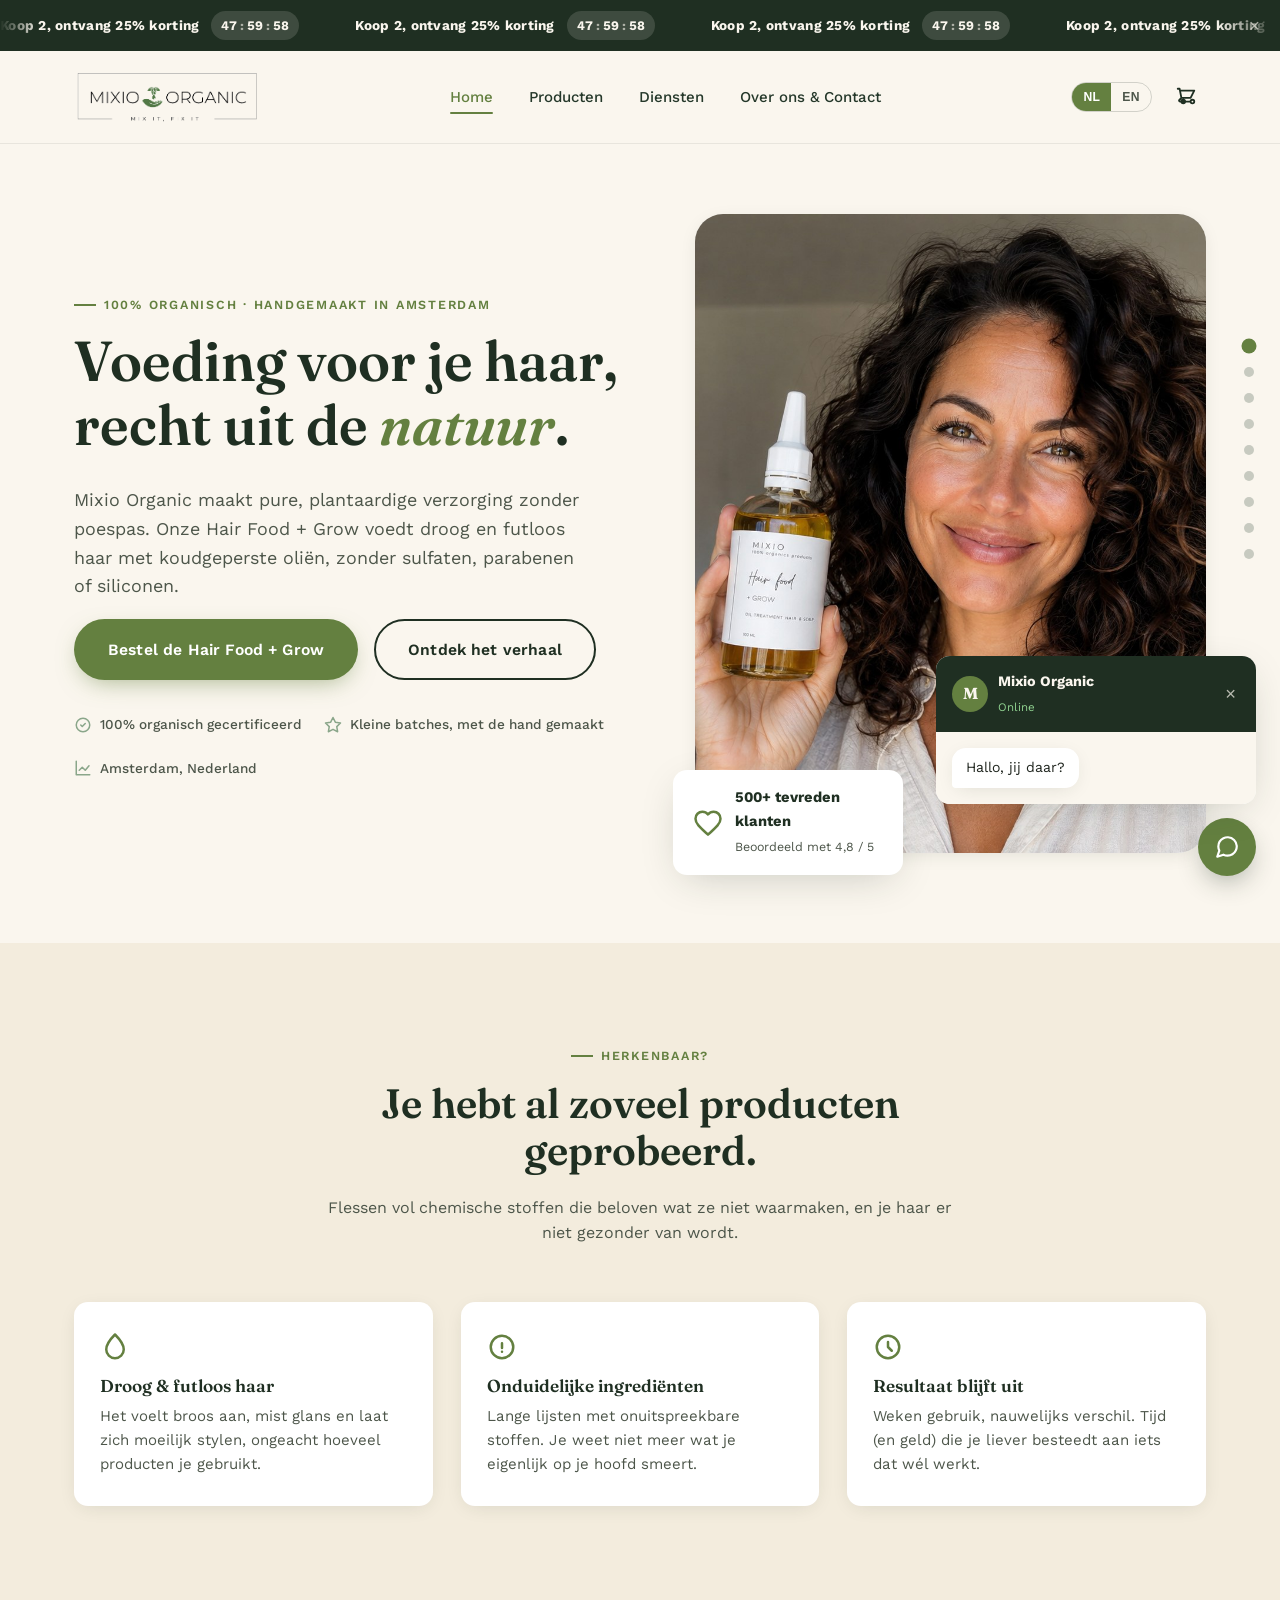
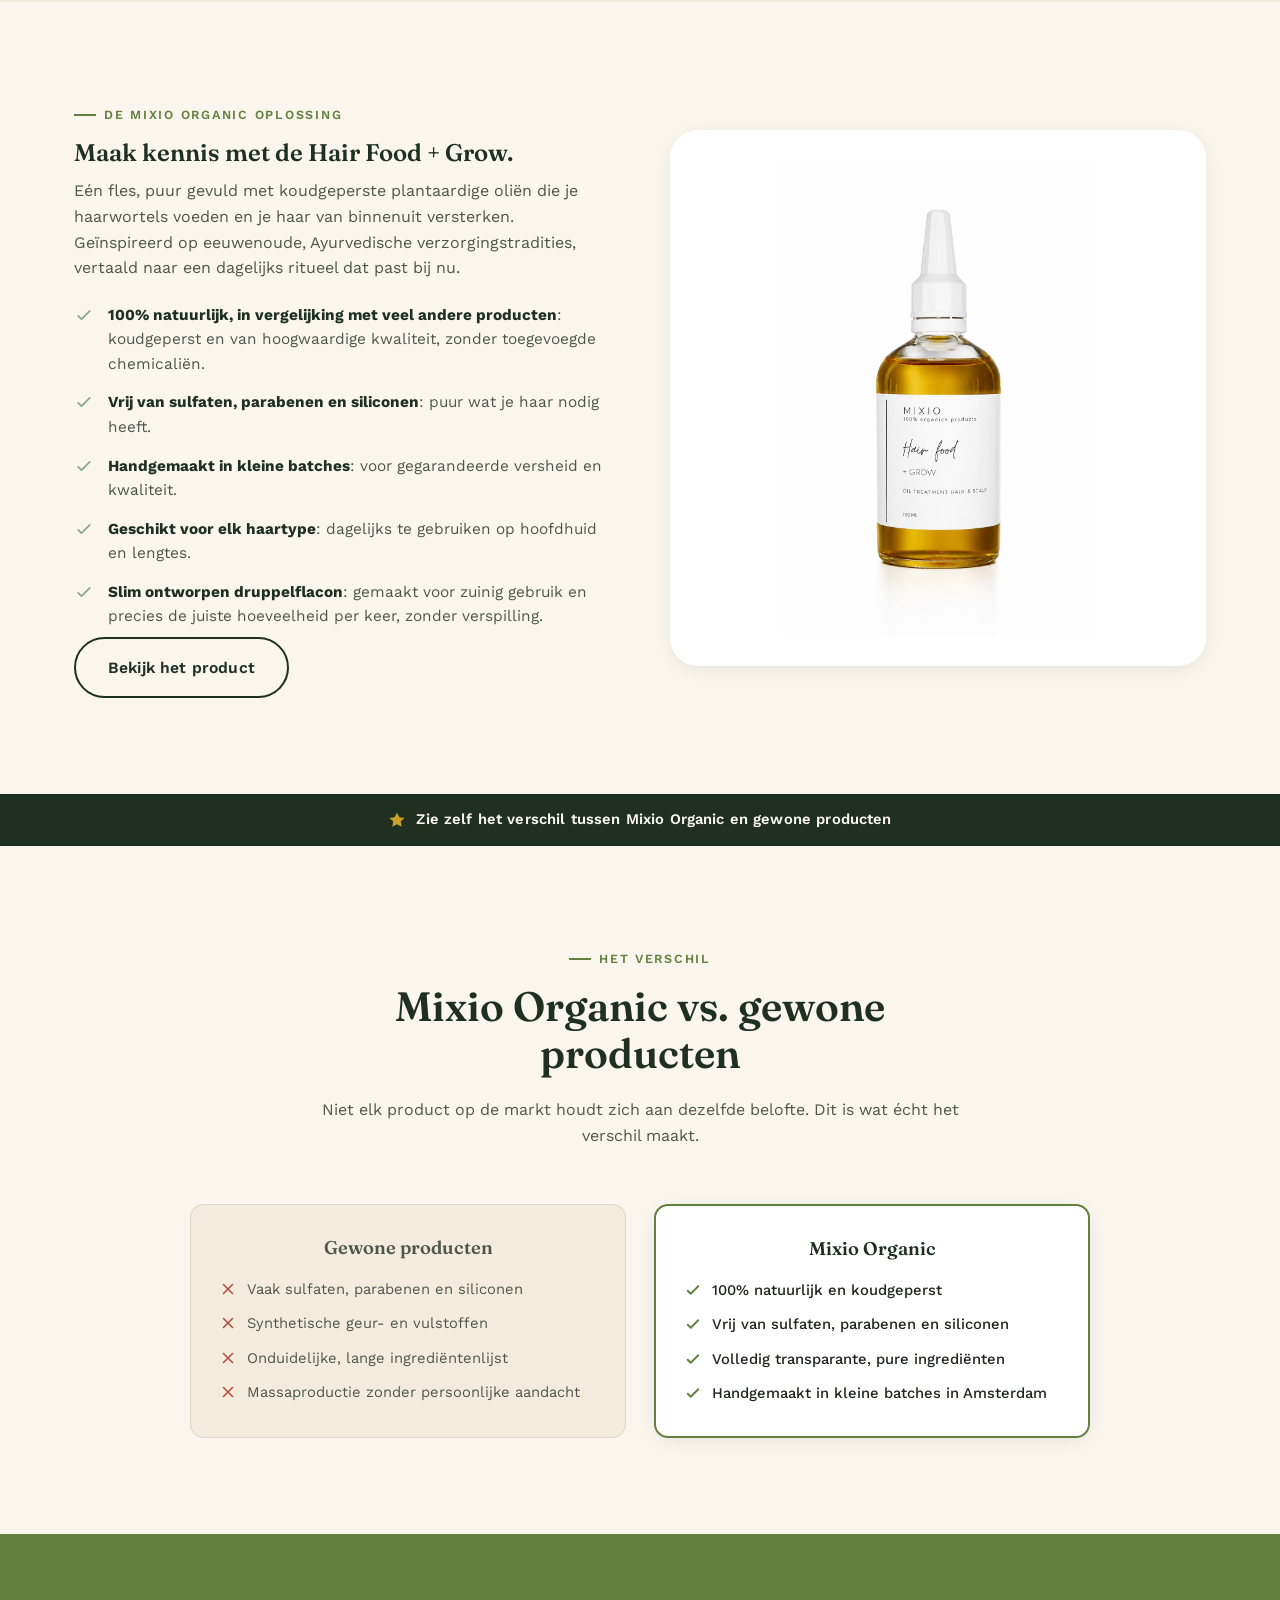
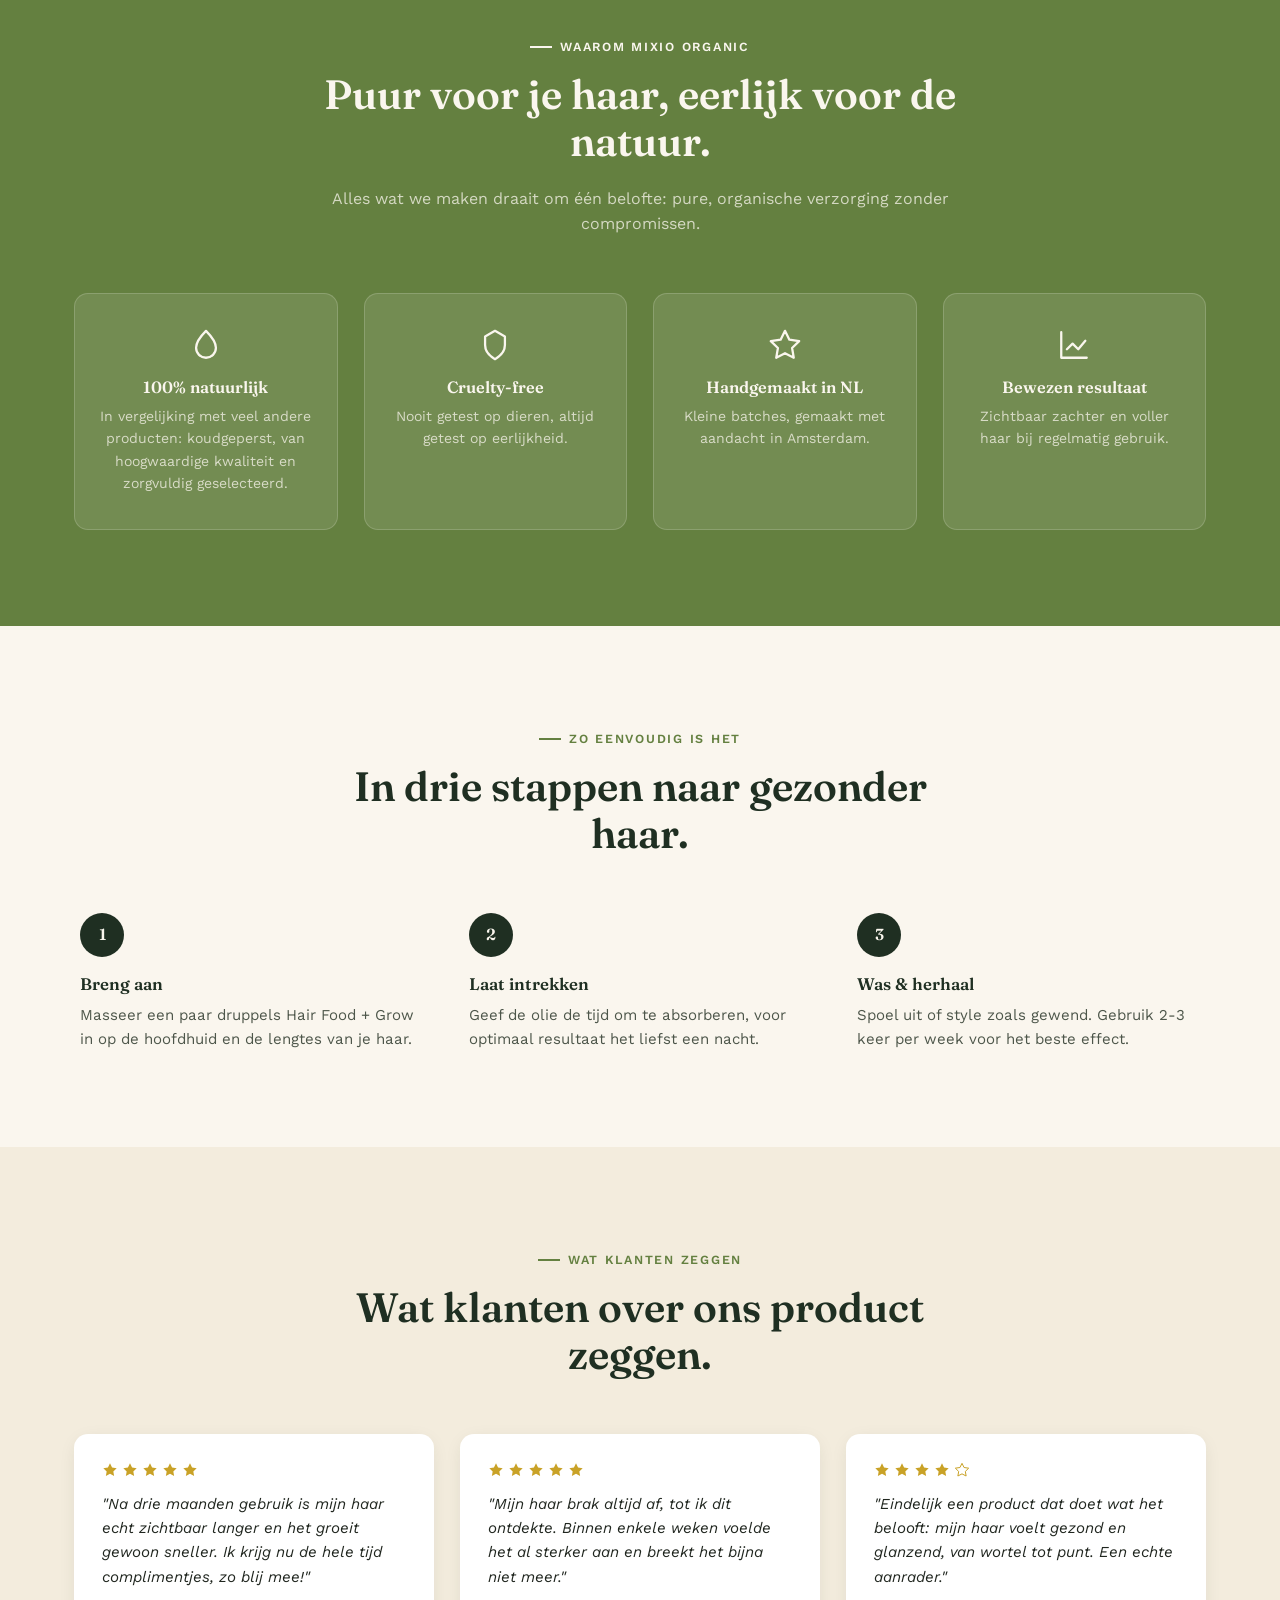
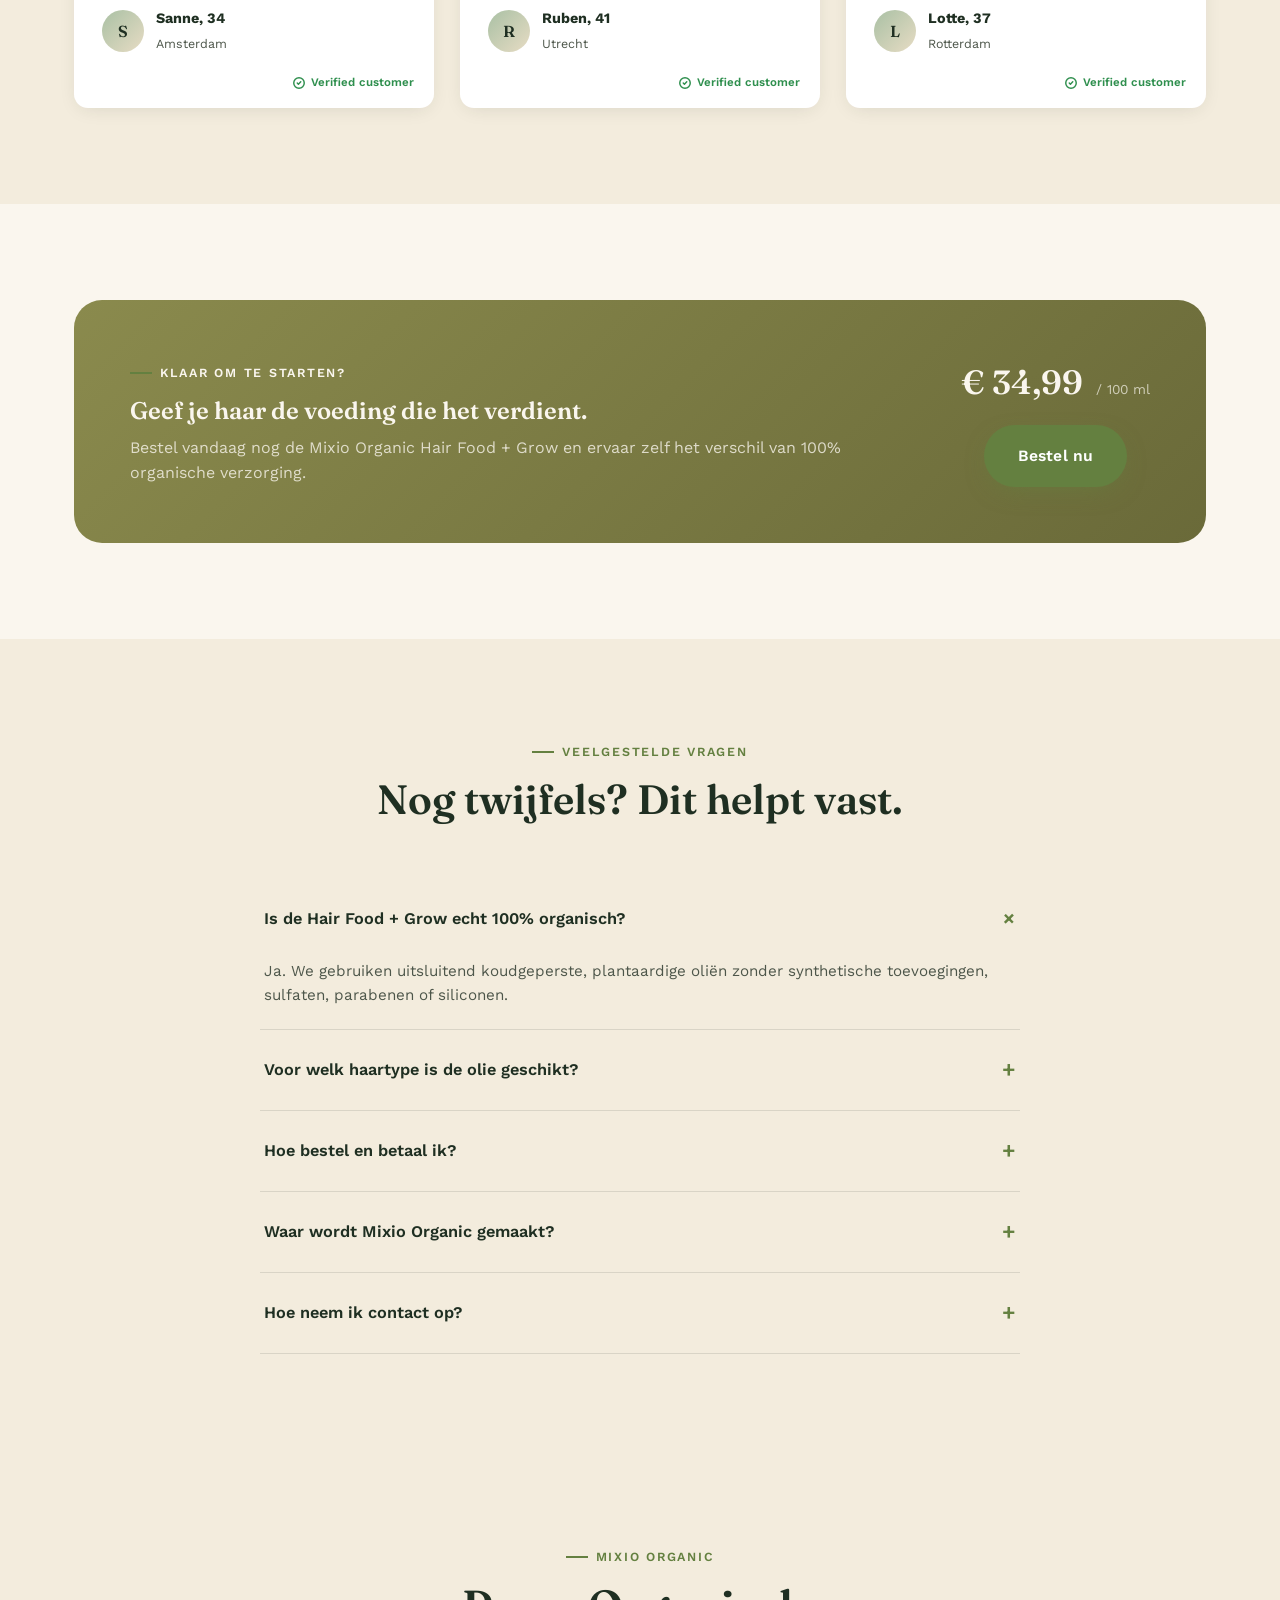
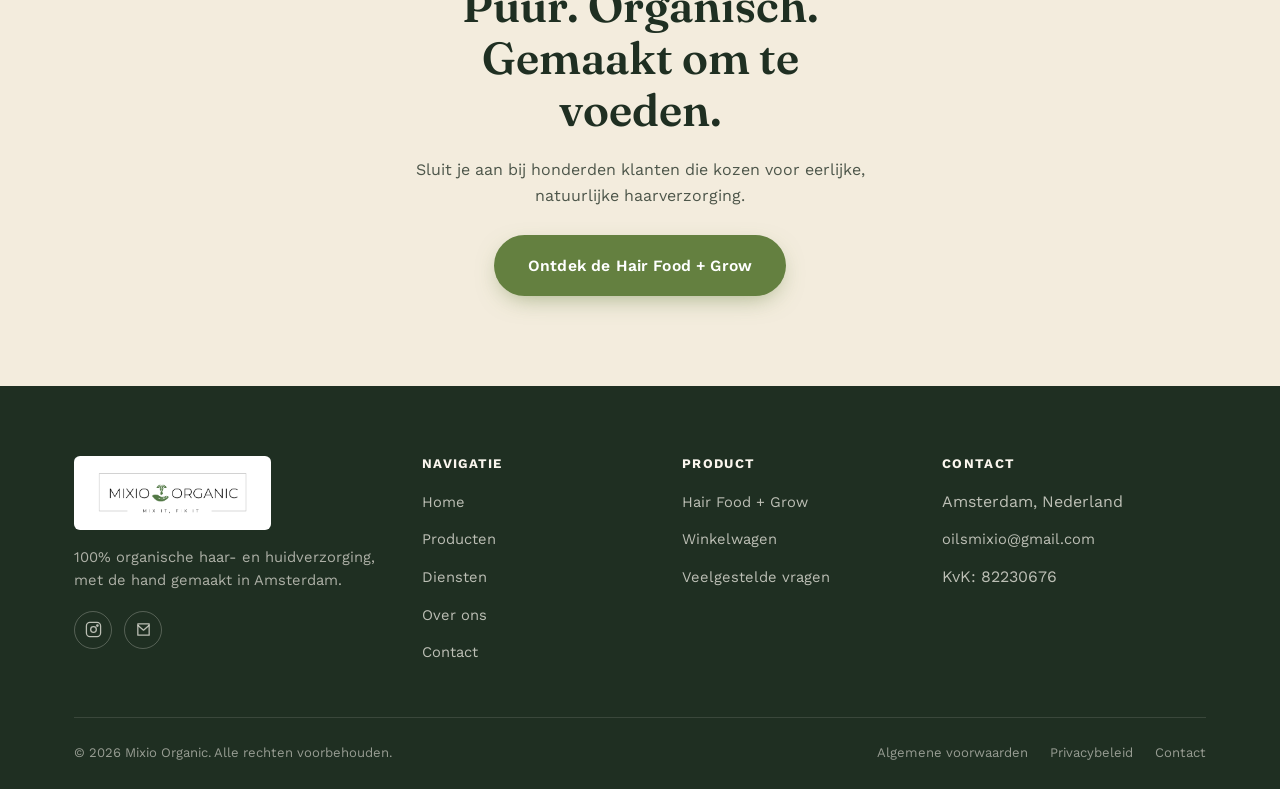
==== index.html @ 2572b8ae "Increase bundle discounts to 25% (2x) and 35% (3x) Updated everywhere the rate is shown or calculate" ====
<!DOCTYPE html>
<html lang="nl" data-title-en="Mixio Organic | 100% Organic Hair Food + Grow" data-desc-en="Mixio Organic makes 100% organic hair and skin care, handmade in Amsterdam. Discover the Hair Food + Grow, an oil treatment for dry, lifeless hair.">
<head>
<meta charset="UTF-8">
<meta name="viewport" content="width=device-width, initial-scale=1.0">
<title>Mixio Organic | 100% Organische Hair Food + Grow</title>
<meta name="description" content="Mixio Organic maakt 100% organische haar- en huidverzorging, met de hand samengesteld in Amsterdam. Ontdek de Hair Food + Grow, een oil treatment voor droog, futloos haar.">
<link rel="icon" type="image/png" sizes="32x32" href="assets/img/favicon-32.png">
<link rel="apple-touch-icon" sizes="180x180" href="assets/img/favicon-180.png">
<link rel="stylesheet" href="css/style.css">
<script type="application/ld+json">
{
  "@context": "https://schema.org",
  "@type": "HairSalon",
  "name": "Mixio Organic",
  "image": "https://www.mixioorganic.nl/assets/img/logo-horizontal.png",
  "url": "https://www.mixioorganic.nl/",
  "email": "oilsmixio@gmail.com",
  "description": "Mixio Organic maakt 100% organische haar- en huidverzorging en biedt salonbehandelingen (Scalp Treatment, Head Spa, Natuurlijk Verven) in Amsterdam.",
  "address": {
    "@type": "PostalAddress",
    "streetAddress": "Bilderdijkstraat 88",
    "postalCode": "1053 KX",
    "addressLocality": "Amsterdam",
    "addressCountry": "NL"
  },
  "sameAs": ["https://www.instagram.com/mixioorganic?igsi=bHpkOWozNjJlZ3Fl&utm_source=qr"],
  "priceRange": "€€"
}
</script>
</head>
<body>

<!-- ===================== PROMO BANNER ===================== -->
<div class="promo-banner" id="promoBanner">
  <div class="promo-marquee">
    <div class="promo-marquee-track">
      <div class="promo-marquee-group">
        <a href="producten.html" class="promo-banner-link">
          <span class="promo-banner-text" data-en="Buy 2, get 25% off">Koop 2, ontvang 25% korting</span>
          <span class="promo-banner-timer" aria-live="polite"><span class="promo-hours">48</span><span class="sep">:</span><span class="promo-minutes">00</span><span class="sep">:</span><span class="promo-seconds">00</span></span>
        </a>
        <a href="producten.html" class="promo-banner-link">
          <span class="promo-banner-text" data-en="Buy 2, get 25% off">Koop 2, ontvang 25% korting</span>
          <span class="promo-banner-timer" aria-live="polite"><span class="promo-hours">48</span><span class="sep">:</span><span class="promo-minutes">00</span><span class="sep">:</span><span class="promo-seconds">00</span></span>
        </a>
        <a href="producten.html" class="promo-banner-link">
          <span class="promo-banner-text" data-en="Buy 2, get 25% off">Koop 2, ontvang 25% korting</span>
          <span class="promo-banner-timer" aria-live="polite"><span class="promo-hours">48</span><span class="sep">:</span><span class="promo-minutes">00</span><span class="sep">:</span><span class="promo-seconds">00</span></span>
        </a>
        <a href="producten.html" class="promo-banner-link">
          <span class="promo-banner-text" data-en="Buy 2, get 25% off">Koop 2, ontvang 25% korting</span>
          <span class="promo-banner-timer" aria-live="polite"><span class="promo-hours">48</span><span class="sep">:</span><span class="promo-minutes">00</span><span class="sep">:</span><span class="promo-seconds">00</span></span>
        </a>
        <a href="producten.html" class="promo-banner-link">
          <span class="promo-banner-text" data-en="Buy 2, get 25% off">Koop 2, ontvang 25% korting</span>
          <span class="promo-banner-timer" aria-live="polite"><span class="promo-hours">48</span><span class="sep">:</span><span class="promo-minutes">00</span><span class="sep">:</span><span class="promo-seconds">00</span></span>
        </a>
        <a href="producten.html" class="promo-banner-link">
          <span class="promo-banner-text" data-en="Buy 2, get 25% off">Koop 2, ontvang 25% korting</span>
          <span class="promo-banner-timer" aria-live="polite"><span class="promo-hours">48</span><span class="sep">:</span><span class="promo-minutes">00</span><span class="sep">:</span><span class="promo-seconds">00</span></span>
        </a>
      </div>
      <div class="promo-marquee-group" aria-hidden="true">
        <a href="producten.html" class="promo-banner-link" tabindex="-1">
          <span class="promo-banner-text" data-en="Buy 2, get 25% off">Koop 2, ontvang 25% korting</span>
          <span class="promo-banner-timer"><span class="promo-hours">48</span><span class="sep">:</span><span class="promo-minutes">00</span><span class="sep">:</span><span class="promo-seconds">00</span></span>
        </a>
        <a href="producten.html" class="promo-banner-link" tabindex="-1">
          <span class="promo-banner-text" data-en="Buy 2, get 25% off">Koop 2, ontvang 25% korting</span>
          <span class="promo-banner-timer"><span class="promo-hours">48</span><span class="sep">:</span><span class="promo-minutes">00</span><span class="sep">:</span><span class="promo-seconds">00</span></span>
        </a>
        <a href="producten.html" class="promo-banner-link" tabindex="-1">
          <span class="promo-banner-text" data-en="Buy 2, get 25% off">Koop 2, ontvang 25% korting</span>
          <span class="promo-banner-timer"><span class="promo-hours">48</span><span class="sep">:</span><span class="promo-minutes">00</span><span class="sep">:</span><span class="promo-seconds">00</span></span>
        </a>
        <a href="producten.html" class="promo-banner-link" tabindex="-1">
          <span class="promo-banner-text" data-en="Buy 2, get 25% off">Koop 2, ontvang 25% korting</span>
          <span class="promo-banner-timer"><span class="promo-hours">48</span><span class="sep">:</span><span class="promo-minutes">00</span><span class="sep">:</span><span class="promo-seconds">00</span></span>
        </a>
        <a href="producten.html" class="promo-banner-link" tabindex="-1">
          <span class="promo-banner-text" data-en="Buy 2, get 25% off">Koop 2, ontvang 25% korting</span>
          <span class="promo-banner-timer"><span class="promo-hours">48</span><span class="sep">:</span><span class="promo-minutes">00</span><span class="sep">:</span><span class="promo-seconds">00</span></span>
        </a>
        <a href="producten.html" class="promo-banner-link" tabindex="-1">
          <span class="promo-banner-text" data-en="Buy 2, get 25% off">Koop 2, ontvang 25% korting</span>
          <span class="promo-banner-timer"><span class="promo-hours">48</span><span class="sep">:</span><span class="promo-minutes">00</span><span class="sep">:</span><span class="promo-seconds">00</span></span>
        </a>
      </div>
    </div>
  </div>
  <button class="promo-banner-close" id="promoBannerClose" aria-label="Sluiten">×</button>
</div>

<!-- ===================== HEADER ===================== -->
<header class="site-header">
  <nav class="nav container">
    <a href="index.html" class="logo"><img src="assets/img/logo-horizontal.png" alt="Mixio Organic" class="logo-img"></a>
    <ul class="nav-links" id="navLinks">
      <li><a href="index.html" class="active" data-en="Home">Home</a></li>
      <li><a href="producten.html" data-en="Products">Producten</a></li>
      <li><a href="diensten.html" data-en="Services">Diensten</a></li>
      <li><a href="contact.html" data-en="About &amp; Contact">Over ons &amp; Contact</a></li>
    </ul>
    <div class="nav-cta">
      <div class="lang-switch" role="group" aria-label="Taal / Language">
        <button type="button" data-lang="nl">NL</button>
        <button type="button" data-lang="en">EN</button>
      </div>
      <a href="cart.html" class="cart-link" aria-label="Winkelwagen">
        <svg viewBox="0 0 24 24" fill="none" stroke="currentColor" stroke-width="2"><path stroke-linecap="round" stroke-linejoin="round" d="M3 3h2l.4 2M7 13h10l4-8H5.4M7 13L5.4 5M7 13l-2.293 2.293c-.63.63-.184 1.707.707 1.707H17m-10 0a2 2 0 104 0 2 2 0 00-4 0zm10 0a2 2 0 104 0 2 2 0 00-4 0z"/></svg>
        <span class="cart-badge" id="cartBadge" hidden>0</span>
      </a>
      <button class="nav-toggle" id="navToggle" aria-label="Menu" aria-expanded="false">
        <span></span><span></span><span></span>
      </button>
    </div>
  </nav>
</header>

<!-- ===================== FUNNEL PROGRESS RAIL ===================== -->
<div class="funnel-rail" aria-hidden="true">
  <button data-target="hero" class="active" title="Start"></button>
  <button data-target="herkenning" title="Herkenning"></button>
  <button data-target="oplossing" title="Oplossing"></button>
  <button data-target="vergelijking" title="Vergelijking"></button>
  <button data-target="voordelen" title="Voordelen"></button>
  <button data-target="werkwijze" title="Werkwijze"></button>
  <button data-target="reviews" title="Reviews"></button>
  <button data-target="bestellen" title="Bestellen"></button>
  <button data-target="faq" title="FAQ"></button>
</div>

<main>

  <!-- ===================== 1. HERO ===================== -->
  <section class="hero" id="hero">
    <div class="container">
      <div class="hero-text reveal in">
        <span class="eyebrow" data-en="100% Organic · Handmade in Amsterdam">100% Organisch · Handgemaakt in Amsterdam</span>
        <h1 data-en="Nourishment for your hair,<br>straight from <em>nature</em>.">Voeding voor je haar,<br>recht uit de <em>natuur</em>.</h1>
        <p class="lead" data-en="Mixio Organic makes pure, plant-based care without the fuss. Our Hair Food + Grow nourishes dry, lifeless hair with cold-pressed oils, free from sulfates, parabens and silicones.">Mixio Organic maakt pure, plantaardige verzorging zonder poespas. Onze Hair Food + Grow voedt droog en futloos haar met koudgeperste oliën, zonder sulfaten, parabenen of siliconen.</p>
        <div class="hero-actions">
          <a href="producten.html#bestellen" class="btn btn-primary" data-en="Order the Hair Food + Grow">Bestel de Hair Food + Grow</a>
          <a href="#oplossing" class="btn btn-outline" data-en="Discover the story">Ontdek het verhaal</a>
        </div>
        <div class="trust-row">
          <span class="badge">
            <svg viewBox="0 0 24 24" fill="none" stroke="currentColor" stroke-width="2"><path stroke-linecap="round" stroke-linejoin="round" d="M9 12l2 2 4-4m6 2a9 9 0 11-18 0 9 9 0 0118 0z"/></svg>
            <span data-en="100% certified organic">100% organisch gecertificeerd</span>
          </span>
          <span class="badge">
            <svg viewBox="0 0 24 24" fill="none" stroke="currentColor" stroke-width="2"><path stroke-linecap="round" stroke-linejoin="round" d="M12 2l3.09 6.26L22 9.27l-5 4.87L18.18 21 12 17.77 5.82 21 7 14.14 2 9.27l6.91-1.01L12 2z"/></svg>
            <span data-en="Small batches, handmade">Kleine batches, met de hand gemaakt</span>
          </span>
          <span class="badge">
            <svg viewBox="0 0 24 24" fill="none" stroke="currentColor" stroke-width="2"><path stroke-linecap="round" stroke-linejoin="round" d="M3 3v18h18M7 15l4-4 4 4 5-6"/></svg>
            <span data-en="Amsterdam, Netherlands">Amsterdam, Nederland</span>
          </span>
        </div>
      </div>
      <div class="hero-visual reveal in">
        <div class="img-placeholder is-photo is-lifestyle">
          <img src="assets/img/hero-lifestyle.jpg" alt="Vrouw met gezond, glanzend krullend haar houdt de Mixio Organic Hair Food + Grow vast">
        </div>
        <div class="float-card">
          <svg viewBox="0 0 24 24" fill="none" stroke="currentColor" stroke-width="2"><path stroke-linecap="round" stroke-linejoin="round" d="M12 21.35l-1.45-1.32C5.4 15.36 2 12.28 2 8.5 2 5.42 4.42 3 7.5 3c1.74 0 3.41.81 4.5 2.09C13.09 3.81 14.76 3 16.5 3 19.58 3 22 5.42 22 8.5c0 3.78-3.4 6.86-8.55 11.54L12 21.35z"/></svg>
          <div>
            <strong data-en="500+ happy customers">500+ tevreden klanten</strong>
            <span data-en="Rated 4.8 / 5">Beoordeeld met 4,8 / 5</span>
          </div>
        </div>
      </div>
    </div>
  </section>

  <!-- ===================== 2. HERKENNING (pain points) ===================== -->
  <section class="section section-cream2" id="herkenning">
    <div class="container">
      <div class="section-header reveal">
        <span class="eyebrow" data-en="Sound familiar?">Herkenbaar?</span>
        <h2 data-en="You've already tried so many products.">Je hebt al zoveel producten geprobeerd.</h2>
        <p data-en="Bottles full of chemicals that promise what they don't deliver, without making your hair any healthier.">Flessen vol chemische stoffen die beloven wat ze niet waarmaken, en je haar er niet gezonder van wordt.</p>
      </div>
      <div class="pain-grid">
        <div class="pain-card reveal">
          <svg viewBox="0 0 24 24" fill="none" stroke="currentColor" stroke-width="2"><path stroke-linecap="round" stroke-linejoin="round" d="M12 2C8 6 5 10.5 5 14a7 7 0 0014 0c0-3.5-3-8-7-12z"/></svg>
          <h3 data-en="Dry &amp; lifeless hair">Droog &amp; futloos haar</h3>
          <p data-en="It feels brittle, lacks shine and is hard to style, no matter how many products you use.">Het voelt broos aan, mist glans en laat zich moeilijk stylen, ongeacht hoeveel producten je gebruikt.</p>
        </div>
        <div class="pain-card reveal">
          <svg viewBox="0 0 24 24" fill="none" stroke="currentColor" stroke-width="2"><path stroke-linecap="round" stroke-linejoin="round" d="M12 9v3.75m9-.75a9 9 0 11-18 0 9 9 0 0118 0zM12 15.75h.007"/></svg>
          <h3 data-en="Unclear ingredients">Onduidelijke ingrediënten</h3>
          <p data-en="Long lists of unpronounceable substances. You no longer know what you're actually putting on your head.">Lange lijsten met onuitspreekbare stoffen. Je weet niet meer wat je eigenlijk op je hoofd smeert.</p>
        </div>
        <div class="pain-card reveal">
          <svg viewBox="0 0 24 24" fill="none" stroke="currentColor" stroke-width="2"><path stroke-linecap="round" stroke-linejoin="round" d="M12 8v4l3 3m6-3a9 9 0 11-18 0 9 9 0 0118 0z"/></svg>
          <h3 data-en="No results">Resultaat blijft uit</h3>
          <p data-en="Weeks of use, barely any difference. Time (and money) better spent on something that actually works.">Weken gebruik, nauwelijks verschil. Tijd (en geld) die je liever besteedt aan iets dat wél werkt.</p>
        </div>
      </div>
    </div>
  </section>

  <!-- ===================== 3. OPLOSSING (product intro) ===================== -->
  <section class="section" id="oplossing">
    <div class="container split">
      <div class="split-text reveal">
        <span class="eyebrow" data-en="The Mixio Organic solution">De Mixio Organic oplossing</span>
        <h2 data-en="Meet the Hair Food + Grow.">Maak kennis met de Hair Food + Grow.</h2>
        <p data-en="One bottle, purely filled with cold-pressed plant oils that nourish your hair roots and strengthen your hair from within. Inspired by centuries-old Ayurvedic care traditions, translated into a daily ritual that fits today.">Eén fles, puur gevuld met koudgeperste plantaardige oliën die je haarwortels voeden en je haar van binnenuit versterken. Geïnspireerd op eeuwenoude, Ayurvedische verzorgingstradities, vertaald naar een dagelijks ritueel dat past bij nu.</p>
        <ul class="ingredient-list">
          <li>
            <svg viewBox="0 0 24 24" fill="none" stroke="currentColor" stroke-width="2"><path stroke-linecap="round" stroke-linejoin="round" d="M5 13l4 4L19 7"/></svg>
            <span data-en="&lt;strong&gt;100% natural, compared to many other products&lt;/strong&gt;: cold-pressed and of high quality, without added chemicals."><strong>100% natuurlijk, in vergelijking met veel andere producten</strong>: koudgeperst en van hoogwaardige kwaliteit, zonder toegevoegde chemicaliën.</span>
          </li>
          <li>
            <svg viewBox="0 0 24 24" fill="none" stroke="currentColor" stroke-width="2"><path stroke-linecap="round" stroke-linejoin="round" d="M5 13l4 4L19 7"/></svg>
            <span data-en="&lt;strong&gt;Free from sulfates, parabens and silicones&lt;/strong&gt;: purely what your hair needs."><strong>Vrij van sulfaten, parabenen en siliconen</strong>: puur wat je haar nodig heeft.</span>
          </li>
          <li>
            <svg viewBox="0 0 24 24" fill="none" stroke="currentColor" stroke-width="2"><path stroke-linecap="round" stroke-linejoin="round" d="M5 13l4 4L19 7"/></svg>
            <span data-en="&lt;strong&gt;Handmade in small batches&lt;/strong&gt;: for guaranteed freshness and quality."><strong>Handgemaakt in kleine batches</strong>: voor gegarandeerde versheid en kwaliteit.</span>
          </li>
          <li>
            <svg viewBox="0 0 24 24" fill="none" stroke="currentColor" stroke-width="2"><path stroke-linecap="round" stroke-linejoin="round" d="M5 13l4 4L19 7"/></svg>
            <span data-en="&lt;strong&gt;Suitable for every hair type&lt;/strong&gt;: for daily use on scalp and lengths."><strong>Geschikt voor elk haartype</strong>: dagelijks te gebruiken op hoofdhuid en lengtes.</span>
          </li>
          <li>
            <svg viewBox="0 0 24 24" fill="none" stroke="currentColor" stroke-width="2"><path stroke-linecap="round" stroke-linejoin="round" d="M5 13l4 4L19 7"/></svg>
            <span data-en="&lt;strong&gt;Smartly designed dropper bottle&lt;/strong&gt;: made for economical use and just the right amount every time, without waste."><strong>Slim ontworpen druppelflacon</strong>: gemaakt voor zuinig gebruik en precies de juiste hoeveelheid per keer, zonder verspilling.</span>
          </li>
        </ul>
        <a href="producten.html" class="btn btn-outline" style="margin-top:8px;" data-en="View the product">Bekijk het product</a>
      </div>
      <div class="split-visual reveal">
        <div class="img-placeholder is-photo">
          <img src="assets/img/hair-food-oil.jpg" alt="Mixio Organic Hair Food + Grow flesje">
        </div>
      </div>
    </div>
  </section>

  <!-- ===================== COMPARE BANNER ===================== -->
  <div class="compare-banner">
    <div class="container compare-banner-inner">
      <svg viewBox="0 0 24 24" fill="currentColor"><path d="M12 2l3.09 6.26L22 9.27l-5 4.87L18.18 21 12 17.77 5.82 21 7 14.14 2 9.27l6.91-1.01L12 2z"/></svg>
      <span data-en="See the difference between Mixio Organic and regular products for yourself">Zie zelf het verschil tussen Mixio Organic en gewone producten</span>
    </div>
  </div>

  <!-- ===================== 3B. VERGELIJKING (pro/con) ===================== -->
  <section class="section" id="vergelijking">
    <div class="container">
      <div class="section-header reveal">
        <span class="eyebrow" data-en="The difference">Het verschil</span>
        <h2 data-en="Mixio Organic vs. regular products">Mixio Organic vs. gewone producten</h2>
        <p data-en="Not every product on the market lives up to the same promise. This is what really makes the difference.">Niet elk product op de markt houdt zich aan dezelfde belofte. Dit is wat écht het verschil maakt.</p>
      </div>
      <div class="compare-grid">
        <div class="compare-col compare-cons reveal">
          <h3 data-en="Regular products">Gewone producten</h3>
          <ul>
            <li data-en="&lt;svg viewBox=&quot;0 0 24 24&quot; fill=&quot;none&quot; stroke=&quot;currentColor&quot; stroke-width=&quot;2&quot;&gt;&lt;path stroke-linecap=&quot;round&quot; d=&quot;M18 6L6 18M6 6l12 12&quot;/&gt;&lt;/svg&gt;Often sulfates, parabens and silicones"><svg viewBox="0 0 24 24" fill="none" stroke="currentColor" stroke-width="2"><path stroke-linecap="round" d="M18 6L6 18M6 6l12 12"/></svg>Vaak sulfaten, parabenen en siliconen</li>
            <li data-en="&lt;svg viewBox=&quot;0 0 24 24&quot; fill=&quot;none&quot; stroke=&quot;currentColor&quot; stroke-width=&quot;2&quot;&gt;&lt;path stroke-linecap=&quot;round&quot; d=&quot;M18 6L6 18M6 6l12 12&quot;/&gt;&lt;/svg&gt;Synthetic fragrances and fillers"><svg viewBox="0 0 24 24" fill="none" stroke="currentColor" stroke-width="2"><path stroke-linecap="round" d="M18 6L6 18M6 6l12 12"/></svg>Synthetische geur- en vulstoffen</li>
            <li data-en="&lt;svg viewBox=&quot;0 0 24 24&quot; fill=&quot;none&quot; stroke=&quot;currentColor&quot; stroke-width=&quot;2&quot;&gt;&lt;path stroke-linecap=&quot;round&quot; d=&quot;M18 6L6 18M6 6l12 12&quot;/&gt;&lt;/svg&gt;Unclear, long ingredient list"><svg viewBox="0 0 24 24" fill="none" stroke="currentColor" stroke-width="2"><path stroke-linecap="round" d="M18 6L6 18M6 6l12 12"/></svg>Onduidelijke, lange ingrediëntenlijst</li>
            <li data-en="&lt;svg viewBox=&quot;0 0 24 24&quot; fill=&quot;none&quot; stroke=&quot;currentColor&quot; stroke-width=&quot;2&quot;&gt;&lt;path stroke-linecap=&quot;round&quot; d=&quot;M18 6L6 18M6 6l12 12&quot;/&gt;&lt;/svg&gt;Mass production without personal attention"><svg viewBox="0 0 24 24" fill="none" stroke="currentColor" stroke-width="2"><path stroke-linecap="round" d="M18 6L6 18M6 6l12 12"/></svg>Massaproductie zonder persoonlijke aandacht</li>
          </ul>
        </div>
        <div class="compare-col compare-pros reveal">
          <h3>Mixio Organic</h3>
          <ul>
            <li data-en="&lt;svg viewBox=&quot;0 0 24 24&quot; fill=&quot;none&quot; stroke=&quot;currentColor&quot; stroke-width=&quot;2.5&quot;&gt;&lt;path stroke-linecap=&quot;round&quot; stroke-linejoin=&quot;round&quot; d=&quot;M5 13l4 4L19 7&quot;/&gt;&lt;/svg&gt;100% natural and cold-pressed"><svg viewBox="0 0 24 24" fill="none" stroke="currentColor" stroke-width="2.5"><path stroke-linecap="round" stroke-linejoin="round" d="M5 13l4 4L19 7"/></svg>100% natuurlijk en koudgeperst</li>
            <li data-en="&lt;svg viewBox=&quot;0 0 24 24&quot; fill=&quot;none&quot; stroke=&quot;currentColor&quot; stroke-width=&quot;2.5&quot;&gt;&lt;path stroke-linecap=&quot;round&quot; stroke-linejoin=&quot;round&quot; d=&quot;M5 13l4 4L19 7&quot;/&gt;&lt;/svg&gt;Free from sulfates, parabens and silicones"><svg viewBox="0 0 24 24" fill="none" stroke="currentColor" stroke-width="2.5"><path stroke-linecap="round" stroke-linejoin="round" d="M5 13l4 4L19 7"/></svg>Vrij van sulfaten, parabenen en siliconen</li>
            <li data-en="&lt;svg viewBox=&quot;0 0 24 24&quot; fill=&quot;none&quot; stroke=&quot;currentColor&quot; stroke-width=&quot;2.5&quot;&gt;&lt;path stroke-linecap=&quot;round&quot; stroke-linejoin=&quot;round&quot; d=&quot;M5 13l4 4L19 7&quot;/&gt;&lt;/svg&gt;Fully transparent, pure ingredients"><svg viewBox="0 0 24 24" fill="none" stroke="currentColor" stroke-width="2.5"><path stroke-linecap="round" stroke-linejoin="round" d="M5 13l4 4L19 7"/></svg>Volledig transparante, pure ingrediënten</li>
            <li data-en="&lt;svg viewBox=&quot;0 0 24 24&quot; fill=&quot;none&quot; stroke=&quot;currentColor&quot; stroke-width=&quot;2.5&quot;&gt;&lt;path stroke-linecap=&quot;round&quot; stroke-linejoin=&quot;round&quot; d=&quot;M5 13l4 4L19 7&quot;/&gt;&lt;/svg&gt;Handmade in small batches in Amsterdam"><svg viewBox="0 0 24 24" fill="none" stroke="currentColor" stroke-width="2.5"><path stroke-linecap="round" stroke-linejoin="round" d="M5 13l4 4L19 7"/></svg>Handgemaakt in kleine batches in Amsterdam</li>
          </ul>
        </div>
      </div>
    </div>
  </section>

  <!-- ===================== 4. VOORDELEN / USP (dark) ===================== -->
  <section class="section section-alt" id="voordelen">
    <div class="container">
      <div class="section-header reveal">
        <span class="eyebrow" data-en="Why Mixio Organic">Waarom Mixio Organic</span>
        <h2 data-en="Pure for your hair, fair to nature.">Puur voor je haar, eerlijk voor de natuur.</h2>
        <p data-en="Everything we make revolves around one promise: pure, organic care without compromise.">Alles wat we maken draait om één belofte: pure, organische verzorging zonder compromissen.</p>
      </div>
      <div class="usp-grid">
        <div class="usp-card reveal">
          <svg viewBox="0 0 24 24" fill="none" stroke="currentColor" stroke-width="1.6"><path stroke-linecap="round" stroke-linejoin="round" d="M12 2C8 6 5 10.5 5 14a7 7 0 0014 0c0-3.5-3-8-7-12z"/></svg>
          <h3 data-en="100% natural">100% natuurlijk</h3>
          <p data-en="Compared to many other products: cold-pressed, high quality and carefully selected.">In vergelijking met veel andere producten: koudgeperst, van hoogwaardige kwaliteit en zorgvuldig geselecteerd.</p>
        </div>
        <div class="usp-card reveal">
          <svg viewBox="0 0 24 24" fill="none" stroke="currentColor" stroke-width="1.6"><path stroke-linecap="round" stroke-linejoin="round" d="M12 2l7 4v6c0 5-3.4 7.9-7 10-3.6-2.1-7-5-7-10V6l7-4z"/></svg>
          <h3>Cruelty-free</h3>
          <p data-en="Never tested on animals, always tested for honesty.">Nooit getest op dieren, altijd getest op eerlijkheid.</p>
        </div>
        <div class="usp-card reveal">
          <svg viewBox="0 0 24 24" fill="none" stroke="currentColor" stroke-width="1.6"><path stroke-linecap="round" stroke-linejoin="round" d="M12 2l3.09 6.26L22 9.27l-5 4.87L18.18 21 12 17.77 5.82 21 7 14.14 2 9.27l6.91-1.01L12 2z"/></svg>
          <h3 data-en="Handmade in NL">Handgemaakt in NL</h3>
          <p data-en="Small batches, made with care in Amsterdam.">Kleine batches, gemaakt met aandacht in Amsterdam.</p>
        </div>
        <div class="usp-card reveal">
          <svg viewBox="0 0 24 24" fill="none" stroke="currentColor" stroke-width="1.6"><path stroke-linecap="round" stroke-linejoin="round" d="M3 3v18h18M7 15l4-4 4 4 5-6"/></svg>
          <h3 data-en="Proven results">Bewezen resultaat</h3>
          <p data-en="Visibly softer, fuller hair with regular use.">Zichtbaar zachter en voller haar bij regelmatig gebruik.</p>
        </div>
      </div>
    </div>
  </section>

  <!-- ===================== 5. WERKWIJZE (hoe het werkt) ===================== -->
  <section class="section" id="werkwijze">
    <div class="container">
      <div class="section-header reveal">
        <span class="eyebrow" data-en="It's this simple">Zo eenvoudig is het</span>
        <h2 data-en="Three steps to healthier hair.">In drie stappen naar gezonder haar.</h2>
      </div>
      <div class="steps">
        <div class="step reveal">
          <h3 data-en="Apply">Breng aan</h3>
          <p data-en="Massage a few drops of Hair Food + Grow into your scalp and hair lengths.">Masseer een paar druppels Hair Food + Grow in op de hoofdhuid en de lengtes van je haar.</p>
        </div>
        <div class="step reveal">
          <h3 data-en="Let it soak in">Laat intrekken</h3>
          <p data-en="Give the oil time to absorb — ideally overnight for optimal results.">Geef de olie de tijd om te absorberen, voor optimaal resultaat het liefst een nacht.</p>
        </div>
        <div class="step reveal">
          <h3 data-en="Wash &amp; repeat">Was &amp; herhaal</h3>
          <p data-en="Rinse out or style as usual. Use 2-3 times a week for the best effect.">Spoel uit of style zoals gewend. Gebruik 2-3 keer per week voor het beste effect.</p>
        </div>
      </div>
    </div>
  </section>

  <!-- ===================== 6. REVIEWS / social proof ===================== -->
  <section class="section section-cream2" id="reviews">
    <div class="container">
      <div class="section-header reveal">
        <span class="eyebrow" data-en="What customers say">Wat klanten zeggen</span>
        <h2 data-en="What customers say about our product.">Wat klanten over ons product zeggen.</h2>
      </div>
      <div class="testi-grid">
        <div class="testi-card reveal">
          <div class="stars">
            <svg viewBox="0 0 24 24" fill="currentColor"><path d="M12 2l3.09 6.26L22 9.27l-5 4.87L18.18 21 12 17.77 5.82 21 7 14.14 2 9.27l6.91-1.01L12 2z"/></svg>
            <svg viewBox="0 0 24 24" fill="currentColor"><path d="M12 2l3.09 6.26L22 9.27l-5 4.87L18.18 21 12 17.77 5.82 21 7 14.14 2 9.27l6.91-1.01L12 2z"/></svg>
            <svg viewBox="0 0 24 24" fill="currentColor"><path d="M12 2l3.09 6.26L22 9.27l-5 4.87L18.18 21 12 17.77 5.82 21 7 14.14 2 9.27l6.91-1.01L12 2z"/></svg>
            <svg viewBox="0 0 24 24" fill="currentColor"><path d="M12 2l3.09 6.26L22 9.27l-5 4.87L18.18 21 12 17.77 5.82 21 7 14.14 2 9.27l6.91-1.01L12 2z"/></svg>
            <svg viewBox="0 0 24 24" fill="currentColor"><path d="M12 2l3.09 6.26L22 9.27l-5 4.87L18.18 21 12 17.77 5.82 21 7 14.14 2 9.27l6.91-1.01L12 2z"/></svg>
          </div>
          <p data-en="&quot;After three months of use my hair is visibly longer and just grows faster. I get compliments all the time now, so happy with it!&quot;">"Na drie maanden gebruik is mijn haar echt zichtbaar langer en het groeit gewoon sneller. Ik krijg nu de hele tijd complimentjes, zo blij mee!"</p>
          <div class="testi-author">
            <div class="testi-avatar">S</div>
            <div><strong>Sanne, 34</strong><span>Amsterdam</span></div>
          </div>
          <span class="verified-badge">
            <svg viewBox="0 0 24 24" fill="none" stroke="currentColor" stroke-width="2.5"><path stroke-linecap="round" stroke-linejoin="round" d="M9 12l2 2 4-4m6 2a9 9 0 11-18 0 9 9 0 0118 0z"/></svg>
            Verified customer
          </span>
        </div>
        <div class="testi-card reveal">
          <div class="stars">
            <svg viewBox="0 0 24 24" fill="currentColor"><path d="M12 2l3.09 6.26L22 9.27l-5 4.87L18.18 21 12 17.77 5.82 21 7 14.14 2 9.27l6.91-1.01L12 2z"/></svg>
            <svg viewBox="0 0 24 24" fill="currentColor"><path d="M12 2l3.09 6.26L22 9.27l-5 4.87L18.18 21 12 17.77 5.82 21 7 14.14 2 9.27l6.91-1.01L12 2z"/></svg>
            <svg viewBox="0 0 24 24" fill="currentColor"><path d="M12 2l3.09 6.26L22 9.27l-5 4.87L18.18 21 12 17.77 5.82 21 7 14.14 2 9.27l6.91-1.01L12 2z"/></svg>
            <svg viewBox="0 0 24 24" fill="currentColor"><path d="M12 2l3.09 6.26L22 9.27l-5 4.87L18.18 21 12 17.77 5.82 21 7 14.14 2 9.27l6.91-1.01L12 2z"/></svg>
            <svg viewBox="0 0 24 24" fill="currentColor"><path d="M12 2l3.09 6.26L22 9.27l-5 4.87L18.18 21 12 17.77 5.82 21 7 14.14 2 9.27l6.91-1.01L12 2z"/></svg>
          </div>
          <p data-en="&quot;My hair used to break all the time, until I discovered this. Within a few weeks it already felt stronger and barely breaks anymore.&quot;">"Mijn haar brak altijd af, tot ik dit ontdekte. Binnen enkele weken voelde het al sterker aan en breekt het bijna niet meer."</p>
          <div class="testi-author">
            <div class="testi-avatar">R</div>
            <div><strong>Ruben, 41</strong><span>Utrecht</span></div>
          </div>
          <span class="verified-badge">
            <svg viewBox="0 0 24 24" fill="none" stroke="currentColor" stroke-width="2.5"><path stroke-linecap="round" stroke-linejoin="round" d="M9 12l2 2 4-4m6 2a9 9 0 11-18 0 9 9 0 0118 0z"/></svg>
            Verified customer
          </span>
        </div>
        <div class="testi-card reveal">
          <div class="stars">
            <svg viewBox="0 0 24 24" fill="currentColor"><path d="M12 2l3.09 6.26L22 9.27l-5 4.87L18.18 21 12 17.77 5.82 21 7 14.14 2 9.27l6.91-1.01L12 2z"/></svg>
            <svg viewBox="0 0 24 24" fill="currentColor"><path d="M12 2l3.09 6.26L22 9.27l-5 4.87L18.18 21 12 17.77 5.82 21 7 14.14 2 9.27l6.91-1.01L12 2z"/></svg>
            <svg viewBox="0 0 24 24" fill="currentColor"><path d="M12 2l3.09 6.26L22 9.27l-5 4.87L18.18 21 12 17.77 5.82 21 7 14.14 2 9.27l6.91-1.01L12 2z"/></svg>
            <svg viewBox="0 0 24 24" fill="currentColor"><path d="M12 2l3.09 6.26L22 9.27l-5 4.87L18.18 21 12 17.77 5.82 21 7 14.14 2 9.27l6.91-1.01L12 2z"/></svg>
            <svg viewBox="0 0 24 24" fill="none" stroke="currentColor" stroke-width="1.5"><path d="M12 2l3.09 6.26L22 9.27l-5 4.87L18.18 21 12 17.77 5.82 21 7 14.14 2 9.27l6.91-1.01L12 2z"/></svg>
          </div>
          <p data-en="&quot;Finally a product that does what it promises: my hair feels healthy and shiny, from root to tip. A real must-have.&quot;">"Eindelijk een product dat doet wat het belooft: mijn haar voelt gezond en glanzend, van wortel tot punt. Een echte aanrader."</p>
          <div class="testi-author">
            <div class="testi-avatar">L</div>
            <div><strong>Lotte, 37</strong><span>Rotterdam</span></div>
          </div>
          <span class="verified-badge">
            <svg viewBox="0 0 24 24" fill="none" stroke="currentColor" stroke-width="2.5"><path stroke-linecap="round" stroke-linejoin="round" d="M9 12l2 2 4-4m6 2a9 9 0 11-18 0 9 9 0 0118 0z"/></svg>
            Verified customer
          </span>
        </div>
      </div>
    </div>
  </section>

  <!-- ===================== 7. BESTELLEN (funnel close / product CTA) ===================== -->
  <section class="section" id="bestellen">
    <div class="container">
      <div class="product-cta reveal">
        <div>
          <span class="eyebrow" style="color:var(--cream-100);" data-en="Ready to start?">Klaar om te starten?</span>
          <h2 data-en="Give your hair the nourishment it deserves.">Geef je haar de voeding die het verdient.</h2>
          <p data-en="Order the Mixio Organic Hair Food + Grow today and experience the difference of 100% organic care for yourself.">Bestel vandaag nog de Mixio Organic Hair Food + Grow en ervaar zelf het verschil van 100% organische verzorging.</p>
        </div>
        <div class="text-center">
          <div class="price-tag">€ 34,99 <small>/ 100 ml</small></div>
          <a href="producten.html#bestellen" class="btn btn-primary" style="margin-top:16px;" data-en="Order now">Bestel nu</a>
        </div>
      </div>
    </div>
  </section>

  <!-- ===================== 8. FAQ ===================== -->
  <section class="section section-cream2" id="faq">
    <div class="container">
      <div class="section-header reveal">
        <span class="eyebrow" data-en="Frequently asked questions">Veelgestelde vragen</span>
        <h2 data-en="Still unsure? This should help.">Nog twijfels? Dit helpt vast.</h2>
      </div>
      <div class="faq reveal">
        <details class="faq-item" open>
          <summary data-en="Is the Hair Food + Grow really 100% organic?">Is de Hair Food + Grow echt 100% organisch?</summary>
          <p data-en="Yes. We only use cold-pressed, plant-based oils without synthetic additives, sulfates, parabens or silicones.">Ja. We gebruiken uitsluitend koudgeperste, plantaardige oliën zonder synthetische toevoegingen, sulfaten, parabenen of siliconen.</p>
        </details>
        <details class="faq-item">
          <summary data-en="Which hair type is the oil suitable for?">Voor welk haartype is de olie geschikt?</summary>
          <p data-en="The Hair Food + Grow is suitable for all hair types and works on both the scalp and the lengths and ends.">De Hair Food + Grow is geschikt voor alle haartypes en werkt zowel op de hoofdhuid als op de lengtes en punten.</p>
        </details>
        <details class="faq-item">
          <summary data-en="How do I order and pay?">Hoe bestel en betaal ik?</summary>
          <p data-en="Choose your preferred option on the product page and click &quot;Order now&quot;. You can pay securely online via Mollie.">Kies je gewenste variant op de productpagina en klik op "Bestel nu". Betalen kan straks veilig online via Mollie; tot die tijd bevestigen we je bestelling persoonlijk per e-mail.</p>
        </details>
        <details class="faq-item">
          <summary data-en="Where is Mixio Organic made?">Waar wordt Mixio Organic gemaakt?</summary>
          <p data-en="All our products are handmade in small batches from Amsterdam, the Netherlands.">Al onze producten worden in kleine batches met de hand samengesteld vanuit Amsterdam, Nederland.</p>
        </details>
        <details class="faq-item">
          <summary data-en="How do I get in touch?">Hoe neem ik contact op?</summary>
          <p data-en="You can email us at &lt;a href=&quot;mailto:oilsmixio@gmail.com&quot;&gt;oilsmixio@gmail.com&lt;/a&gt; or send a message via the &lt;a href=&quot;contact.html&quot;&gt;contact page&lt;/a&gt;.">Je kunt ons mailen via <a href="mailto:oilsmixio@gmail.com">oilsmixio@gmail.com</a> of een bericht sturen via de <a href="contact.html">contactpagina</a>.</p>
        </details>
      </div>
    </div>
  </section>

  <!-- ===================== 9. FINAL CTA ===================== -->
  <section class="final-cta">
    <div class="container reveal">
      <span class="eyebrow" style="justify-content:center;">Mixio Organic</span>
      <h2 data-en="Pure. Organic. Made to nourish.">Puur. Organisch. Gemaakt om te voeden.</h2>
      <p data-en="Join hundreds of customers who chose honest, natural hair care.">Sluit je aan bij honderden klanten die kozen voor eerlijke, natuurlijke haarverzorging.</p>
      <a href="producten.html#bestellen" class="btn btn-primary" style="margin-top:10px;" data-en="Discover the Hair Food + Grow">Ontdek de Hair Food + Grow</a>
    </div>
  </section>

</main>

<!-- ===================== FOOTER ===================== -->
<footer class="site-footer">
  <div class="container">
    <div class="footer-grid">
      <div>
        <a href="index.html" class="logo"><img src="assets/img/logo-horizontal.png" alt="Mixio Organic" class="logo-img"></a>
        <p style="margin-top:16px;" data-en="100% organic hair and skin care, handmade in Amsterdam.">100% organische haar- en huidverzorging, met de hand gemaakt in Amsterdam.</p>
        <div class="social-row">
          <a href="https://www.instagram.com/mixioorganic?igsi=bHpkOWozNjJlZ3Fl&utm_source=qr" target="_blank" rel="noopener" aria-label="Instagram">
            <svg viewBox="0 0 24 24" fill="none" stroke="currentColor" stroke-width="1.8"><rect x="2" y="2" width="20" height="20" rx="5"/><circle cx="12" cy="12" r="4"/><circle cx="17.5" cy="6.5" r="1"/></svg>
          </a>
          <a href="mailto:oilsmixio@gmail.com" aria-label="E-mail">
            <svg viewBox="0 0 24 24" fill="none" stroke="currentColor" stroke-width="1.8"><path d="M4 4h16v16H4z" stroke-linejoin="round"/><path d="M4 6l8 7 8-7" stroke-linejoin="round"/></svg>
          </a>
        </div>
      </div>
      <div>
        <h4 data-en="Navigation">Navigatie</h4>
        <ul>
          <li><a href="index.html" data-en="Home">Home</a></li>
          <li><a href="producten.html" data-en="Products">Producten</a></li>
          <li><a href="diensten.html" data-en="Services">Diensten</a></li>
          <li><a href="contact.html" data-en="About us">Over ons</a></li>
          <li><a href="contact.html">Contact</a></li>
        </ul>
      </div>
      <div>
        <h4>Product</h4>
        <ul>
          <li><a href="producten.html">Hair Food + Grow</a></li>
          <li><a href="cart.html" data-en="Cart">Winkelwagen</a></li>
          <li><a href="producten.html#veelgesteld" data-en="FAQ">Veelgestelde vragen</a></li>
        </ul>
      </div>
      <div>
        <h4>Contact</h4>
        <ul>
          <li data-en="Amsterdam, Netherlands">Amsterdam, Nederland</li>
          <li><a href="mailto:oilsmixio@gmail.com">oilsmixio@gmail.com</a></li>
          <li>KvK: 82230676</li>
        </ul>
      </div>
    </div>
    <div class="footer-bottom">
      <span data-en="&#169; &lt;span data-year&gt;2026&lt;/span&gt; Mixio Organic. All rights reserved.">© <span data-year>2026</span> Mixio Organic. Alle rechten voorbehouden.</span>
      <ul>
        <li><a href="voorwaarden.html" data-en="Terms &amp; Conditions">Algemene voorwaarden</a></li>
        <li><a href="privacybeleid.html" data-en="Privacy Policy">Privacybeleid</a></li>
        <li><a href="contact.html">Contact</a></li>
      </ul>
    </div>
  </div>
</footer>

<!-- ===================== PROMO POPUP ===================== -->
<div class="modal-overlay" id="promoPopup">
  <div class="modal promo-modal" role="dialog" aria-modal="true" aria-labelledby="promoPopupTitle">
    <button class="modal-close" data-promo-popup-close aria-label="Sluiten">
      <svg viewBox="0 0 24 24" fill="none" stroke="currentColor" stroke-width="2"><path stroke-linecap="round" d="M18 6L6 18M6 6l12 12"/></svg>
    </button>
    <span class="promo-modal-badge" data-en="25% OFF">25% KORTING</span>
    <h3 id="promoPopupTitle" data-en="Be quick!">Wees snel!</h3>
    <p data-en="For a limited time, get 25% off when you buy 2 Hair Food + Grow. Don't miss it.">Voor beperkte tijd ontvang je 25% korting bij 2 stuks Hair Food + Grow. Mis 'm niet.</p>
    <div class="modal-actions">
      <a href="producten.html#bestellen" class="btn btn-primary" data-en="View the offer">Bekijk de actie</a>
      <button class="btn btn-outline" data-promo-popup-close data-en="Not now">Niet nu</button>
    </div>
  </div>
</div>

<!-- ===================== CHAT WIDGET ===================== -->
<div class="chat-widget" id="chatWidget">
  <div class="chat-window" id="chatWindow">
    <div class="chat-header">
      <div class="chat-header-info">
        <div class="chat-avatar">M</div>
        <div>
          <strong>Mixio Organic</strong>
          <span class="chat-status">Online</span>
        </div>
      </div>
      <button class="chat-close" id="chatClose" aria-label="Sluiten">×</button>
    </div>
    <div class="chat-body" id="chatBody"></div>
  </div>
  <button class="chat-toggle" id="chatToggle" aria-label="Chat openen">
    <svg viewBox="0 0 24 24" fill="none" stroke="currentColor" stroke-width="2"><path stroke-linecap="round" stroke-linejoin="round" d="M21 11.5a8.38 8.38 0 01-.9 3.8 8.5 8.5 0 01-7.6 4.7 8.38 8.38 0 01-3.8-.9L3 21l1.9-5.7a8.38 8.38 0 01-.9-3.8 8.5 8.5 0 014.7-7.6 8.38 8.38 0 013.8-.9h.5a8.48 8.48 0 018 8v.5z"/></svg>
  </button>
</div>

<script src="js/script.js"></script>
</body>
</html>
---- css/style.css ----
/* ===========================================================
   Mixio Organic — Shared stylesheet
   =========================================================== */

@import url('https://fonts.googleapis.com/css2?family=Fraunces:ital,opsz,wght@0,9..144,400;0,9..144,500;0,9..144,600;0,9..144,700;1,9..144,500&family=Work+Sans:wght@300;400;500;600;700&display=swap');

:root{
  /* --- Palette: modern organic --- */
  --forest-900:#1f2f22;
  --forest-800:#25382a;
  --forest-700:#2f4638;
  --forest-500:#4a6350;
  --sage-400:#8aa68a;
  --sage-300:#a9c0a4;
  --cream-100:#faf6ee;
  --cream-200:#f3ecdd;
  --sand-300:#e7dcc4;
  --terracotta-500:#648040;
  --terracotta-600:#648040;
  --gold-400:#c9a227;
  --ink:#20261f;
  --ink-soft:#4d564a;
  --white:#ffffff;

  --font-display:'Fraunces', Georgia, 'Times New Roman', serif;
  --font-body:'Work Sans', -apple-system, BlinkMacSystemFont, 'Segoe UI', sans-serif;

  --radius-sm:6px;
  --radius-md:14px;
  --radius-lg:28px;
  --shadow-soft:0 10px 40px -12px rgba(31,47,34,0.25);
  --shadow-card:0 4px 20px -6px rgba(31,47,34,0.15);
  --container:1180px;
}

*,*::before,*::after{box-sizing:border-box;}
html{scroll-behavior:smooth;}
body{
  margin:0;
  font-family:var(--font-body);
  color:var(--ink);
  background:var(--cream-100);
  line-height:1.6;
  -webkit-font-smoothing:antialiased;
}
img,svg{max-width:100%;display:block;}
a{color:inherit;text-decoration:none;}
ul{margin:0;padding:0;list-style:none;}
h1,h2,h3,h4{
  font-family:var(--font-display);
  font-weight:600;
  line-height:1.15;
  margin:0 0 .5em;
  color:var(--forest-900);
}
p{margin:0 0 1em;color:var(--ink-soft);}
.container{max-width:var(--container);margin:0 auto;padding:0 24px;}
section{position:relative;}

/* --- Buttons --- */
.btn{
  display:inline-flex;
  align-items:center;
  justify-content:center;
  gap:.5em;
  padding:16px 32px;
  border-radius:999px;
  font-family:var(--font-body);
  font-weight:600;
  font-size:.98rem;
  letter-spacing:.01em;
  border:2px solid transparent;
  cursor:pointer;
  transition:transform .25s ease, box-shadow .25s ease, background .25s ease, color .25s ease;
  white-space:nowrap;
}
.btn-primary{
  background:#648040;
  color:var(--white);
  box-shadow:0 8px 24px -8px rgba(100,128,64,0.6);
}
.btn-primary:hover{background:#6a6a39;transform:translateY(-2px) scale(1.04);box-shadow:0 14px 32px -8px rgba(100,128,64,0.75);}
.btn-outline{
  background:transparent;
  border-color:var(--forest-900);
  color:var(--forest-900);
}
.btn-outline:hover{background:var(--forest-900);color:var(--cream-100);transform:translateY(-2px) scale(1.04);box-shadow:0 12px 28px -10px rgba(31,47,34,0.4);}
.btn-light{
  background:var(--cream-100);
  color:var(--forest-900);
}
.btn-light:hover{background:var(--white);transform:translateY(-2px) scale(1.04);box-shadow:0 12px 28px -10px rgba(31,47,34,0.25);}
.btn-block{width:100%;}
.btn[disabled]{opacity:.6;cursor:not-allowed;transform:none !important;}

.eyebrow{
  display:inline-flex;
  align-items:center;
  gap:8px;
  font-size:.78rem;
  font-weight:600;
  letter-spacing:.14em;
  text-transform:uppercase;
  color:var(--terracotta-600);
  margin-bottom:14px;
}
.eyebrow::before{
  content:"";
  width:22px;height:2px;
  background:var(--terracotta-500);
  display:inline-block;
}

/* --- Promo banner (scrolling marquee) --- */
.promo-banner{
  background:var(--forest-900);
  color:var(--cream-100);
  position:relative;
  z-index:110;
  overflow:hidden;
}
.promo-banner.hidden{display:none;}
.promo-marquee{
  overflow:hidden;
  padding:11px 0;
  -webkit-mask-image:linear-gradient(90deg, transparent 0, #000 40px, #000 calc(100% - 64px), transparent 100%);
  mask-image:linear-gradient(90deg, transparent 0, #000 40px, #000 calc(100% - 64px), transparent 100%);
}
.promo-marquee-track{
  display:inline-flex;
  width:max-content;
  gap:56px;
  animation:promo-marquee-right 22s linear infinite;
}
.promo-marquee-group{
  display:inline-flex;
  align-items:center;
  gap:56px;
  flex-shrink:0;
}
@keyframes promo-marquee-right{
  from{transform:translateX(-50%);}
  to{transform:translateX(0%);}
}
.promo-banner-link{
  display:inline-flex;
  align-items:center;
  gap:12px;
  white-space:nowrap;
  color:inherit;
}
.promo-banner-link:hover .promo-banner-text{text-decoration:underline;}
.promo-banner-text{
  font-size:.85rem;
  font-weight:700;
  letter-spacing:.02em;
}
.promo-banner-timer{
  display:inline-flex;
  align-items:center;
  gap:3px;
  font-variant-numeric:tabular-nums;
  background:rgba(250,246,238,0.14);
  padding:4px 10px;
  border-radius:999px;
  font-size:.82rem;
  font-weight:700;
}
.promo-banner-timer .sep{opacity:.6;}
.promo-banner-close{
  position:absolute;
  right:14px;
  top:50%;
  transform:translateY(-50%);
  z-index:2;
  background:none;
  border:none;
  color:inherit;
  opacity:.65;
  font-size:1.2rem;
  line-height:1;
  cursor:pointer;
  padding:6px;
}
.promo-banner-close:hover{opacity:1;}
@media (prefers-reduced-motion:reduce){
  .promo-marquee-track{animation:none;}
}
@media (max-width:480px){
  .promo-banner-text{font-size:.78rem;}
}

/* --- Header / Nav --- */
.site-header{
  position:sticky;
  top:0;
  z-index:100;
  background:rgba(250,246,238,0.88);
  backdrop-filter:blur(10px);
  border-bottom:1px solid rgba(31,47,34,0.08);
}
.nav{
  display:flex;
  align-items:center;
  justify-content:space-between;
  padding:18px 24px;
}
.logo{
  font-family:var(--font-display);
  font-size:1.25rem;
  font-weight:700;
  letter-spacing:.08em;
  color:var(--forest-900);
  display:inline-flex;
  align-items:center;
}
.logo span{color:var(--terracotta-500);}
.logo-img{height:56px;width:auto;display:block;}
.footer-grid .logo{
  background:var(--white);
  padding:14px 22px;
  border-radius:var(--radius-sm);
}
.footer-grid .logo-img{height:46px;}
.nav-links{
  display:flex;
  align-items:center;
  gap:36px;
}
.nav-links a{
  font-size:.94rem;
  font-weight:500;
  color:var(--forest-800);
  position:relative;
  padding:4px 0;
}
.nav-links a.active,
.nav-links a:hover{color:var(--terracotta-600);}
.nav-links a.active::after{
  content:"";
  position:absolute;
  left:0;right:0;bottom:-4px;
  height:2px;
  background:var(--terracotta-500);
  border-radius:2px;
}
.nav-cta{display:flex;align-items:center;gap:14px;}
.cart-link{
  position:relative;
  display:inline-flex;
  align-items:center;
  justify-content:center;
  width:40px;
  height:40px;
  color:var(--forest-900);
}
.cart-link svg{width:22px;height:22px;}
.cart-badge{
  position:absolute;
  top:-2px;
  right:-2px;
  background:var(--terracotta-500);
  color:var(--white);
  font-size:.68rem;
  font-weight:700;
  min-width:17px;
  height:17px;
  border-radius:999px;
  display:flex;
  align-items:center;
  justify-content:center;
  padding:0 4px;
  line-height:1;
}
.cart-badge[hidden]{display:none;}
.nav-toggle{
  display:none;
  flex-direction:column;
  gap:5px;
  background:none;
  border:none;
  cursor:pointer;
  padding:6px;
}
.nav-toggle span{width:24px;height:2px;background:var(--forest-900);border-radius:2px;}

.lang-switch{
  display:flex;
  border:1px solid rgba(31,47,34,0.18);
  border-radius:999px;
  overflow:hidden;
  flex-shrink:0;
}
.lang-switch button{
  background:none;
  border:none;
  cursor:pointer;
  padding:7px 11px;
  font-size:.76rem;
  font-weight:700;
  letter-spacing:.03em;
  color:var(--ink-soft);
}
.lang-switch button.is-active{background:var(--terracotta-500);color:var(--white);}

@media (max-width:860px){
  .nav-links{
    position:absolute;
    top:100%;
    left:0;
    right:0;
    background:var(--cream-100);
    flex-direction:column;
    justify-content:flex-start;
    align-items:stretch;
    padding:8px 24px 28px;
    gap:4px;
    max-height:calc(100vh - 100%);
    overflow-y:auto;
    transform:translateY(-8px);
    opacity:0;
    visibility:hidden;
    pointer-events:none;
    transition:transform .25s ease, opacity .25s ease;
    border-top:1px solid rgba(31,47,34,0.08);
    box-shadow:0 12px 24px rgba(31,47,34,0.1);
  }
  .nav-links a{
    display:block;
    padding:14px 0;
    border-bottom:1px solid rgba(31,47,34,0.08);
  }
  .nav-links.open{
    transform:translateY(0);
    opacity:1;
    visibility:visible;
    pointer-events:auto;
  }
  .nav-toggle{display:flex;}
  .nav-cta .btn span.btn-text-long{display:none;}
}

/* --- Funnel progress rail (homepage) --- */
.funnel-rail{
  position:fixed;
  right:26px;
  top:50%;
  transform:translateY(-50%);
  z-index:60;
  display:flex;
  flex-direction:column;
  gap:16px;
}
.funnel-rail button{
  width:10px;height:10px;
  border-radius:50%;
  background:rgba(47,70,56,0.25);
  border:none;
  padding:0;
  cursor:pointer;
  transition:all .3s ease;
}
.funnel-rail button.active{
  background:var(--terracotta-500);
  transform:scale(1.5);
}
@media (max-width:960px){.funnel-rail{display:none;}}

/* --- Hero --- */
.hero{
  padding:70px 0 90px;
  overflow:hidden;
}
.hero .container{
  display:grid;
  grid-template-columns:1.05fr .95fr;
  gap:56px;
  align-items:center;
}
.hero h1{
  font-size:clamp(2.4rem,4.4vw,3.6rem);
  color:var(--forest-900);
}
.hero h1 em{
  font-style:italic;
  color:#648040;
}
.hero p.lead{
  font-size:1.12rem;
  max-width:46ch;
}
.hero-actions{display:flex;gap:16px;flex-wrap:wrap;margin-top:8px;}
.trust-row{
  display:flex;
  align-items:center;
  gap:22px;
  margin-top:34px;
  flex-wrap:wrap;
}
.trust-row .badge{
  display:flex;
  align-items:center;
  gap:8px;
  font-size:.85rem;
  font-weight:500;
  color:var(--ink-soft);
}
.trust-row svg{width:18px;height:18px;color:var(--sage-400);flex-shrink:0;}

/* --- Image placeholders --- */
.img-placeholder{
  position:relative;
  border-radius:var(--radius-lg);
  background:
    repeating-linear-gradient(135deg, rgba(47,70,56,0.06) 0 12px, rgba(47,70,56,0.02) 12px 24px),
    linear-gradient(160deg, var(--sand-300), var(--sage-300));
  border:1.5px dashed rgba(31,47,34,0.35);
  display:flex;
  align-items:center;
  justify-content:center;
  overflow:hidden;
  min-height:220px;
}
.img-placeholder .ph-inner{
  text-align:center;
  padding:24px;
  color:var(--forest-800);
}
.img-placeholder .ph-inner svg{
  width:34px;height:34px;
  margin:0 auto 10px;
  color:var(--forest-700);
  opacity:.65;
}
.img-placeholder .ph-label{
  font-size:.82rem;
  font-weight:600;
  letter-spacing:.02em;
  max-width:26ch;
  margin:0 auto;
  line-height:1.4;
  opacity:.85;
}
.img-placeholder .ph-tag{
  display:inline-block;
  margin-top:8px;
  font-size:.68rem;
  font-weight:700;
  text-transform:uppercase;
  letter-spacing:.12em;
  color:var(--terracotta-600);
  background:rgba(255,255,255,0.55);
  padding:3px 10px;
  border-radius:999px;
}
.img-placeholder.is-photo{
  border:none;
  background:var(--white);
  box-shadow:var(--shadow-card);
  transition:transform .3s ease, box-shadow .3s ease;
}
.img-placeholder.is-photo:hover{
  transform:scale(1.03);
  box-shadow:0 20px 46px -12px rgba(31,47,34,0.35);
}
.img-placeholder.is-photo img{
  width:100%;
  height:100%;
  object-fit:contain;
  padding:30px;
  display:block;
}
.img-placeholder.is-photo.is-lifestyle img{
  object-fit:cover;
  object-position:32% 18%;
  padding:0;
}
.hero-visual .img-placeholder{aspect-ratio:4/5;}
.hero-visual{position:relative;}
.hero-visual .float-card{
  position:absolute;
  bottom:-22px;
  left:-22px;
  background:var(--white);
  border-radius:var(--radius-md);
  padding:16px 20px;
  box-shadow:var(--shadow-soft);
  display:flex;
  align-items:center;
  gap:12px;
  max-width:230px;
}
.hero-visual .float-card svg{width:30px;height:30px;color:var(--terracotta-500);flex-shrink:0;}
.hero-visual .float-card strong{display:block;font-size:.92rem;color:var(--forest-900);}
.hero-visual .float-card span{font-size:.78rem;color:var(--ink-soft);}

/* --- Section utilities --- */
.section{padding:96px 0;}
.section-tight{padding:64px 0;}
.section-alt{background:#648040;color:var(--cream-100);}
.section-alt h2, .section-alt h3{color:var(--cream-100);}
.section-alt p{color:rgba(250,246,238,0.75);}
.section-alt .eyebrow{color:var(--cream-100);}
.section-alt .eyebrow::before{background:var(--cream-100);}
.section-cream2{background:var(--cream-200);}
.section-header{max-width:640px;margin:0 auto 56px;text-align:center;}
.section-header.left{margin-left:0;text-align:left;}
.section-header h2{font-size:clamp(1.9rem,3.2vw,2.6rem);}

/* --- Reveal animation --- */
.reveal{opacity:0;transform:translateY(28px);transition:opacity .7s ease, transform .7s ease;}
.reveal.in{opacity:1;transform:translateY(0);}

/* --- Pain point / recognition strip --- */
.pain-grid{
  display:grid;
  grid-template-columns:repeat(3,1fr);
  gap:28px;
}
.pain-card{
  background:var(--white);
  border-radius:var(--radius-md);
  padding:30px 26px;
  box-shadow:var(--shadow-card);
}
.pain-card svg{width:30px;height:30px;color:var(--terracotta-500);margin-bottom:14px;}
.pain-card h3{font-size:1.08rem;margin-bottom:8px;}
.pain-card p{margin:0;font-size:.94rem;}

/* --- Solution / product intro split --- */
.split{
  display:grid;
  grid-template-columns:1fr 1fr;
  gap:60px;
  align-items:center;
}
.split.reverse .split-visual{order:2;}
.split .img-placeholder{aspect-ratio:1/1;}
.ingredient-list{margin-top:22px;display:flex;flex-direction:column;gap:14px;}
.ingredient-list li{
  display:flex;
  gap:14px;
  align-items:flex-start;
  font-size:.96rem;
  color:var(--ink-soft);
}
.ingredient-list svg{width:20px;height:20px;color:var(--sage-400);flex-shrink:0;margin-top:2px;}
.ingredient-list strong{color:var(--forest-900);}
.inci-list{margin-top:18px;padding-top:16px;border-top:1px solid var(--sage-100,#e4e9e1);font-size:.82rem;color:var(--ink-soft);}
.inci-list strong{color:var(--forest-900);}

/* --- Compare banner + pro/cons table --- */
.compare-banner{
  background:var(--forest-900);
  color:var(--cream-100);
}
.compare-banner-inner{
  display:flex;
  align-items:center;
  justify-content:center;
  gap:10px;
  padding:14px 24px;
  text-align:center;
  flex-wrap:wrap;
}
.compare-banner-inner svg{width:18px;height:18px;color:var(--gold-400);flex-shrink:0;}
.compare-banner-inner span{font-size:.92rem;font-weight:600;letter-spacing:.01em;}
.compare-grid{
  display:grid;
  grid-template-columns:1fr 1fr;
  gap:28px;
  max-width:900px;
  margin:0 auto;
}
.compare-col{
  border-radius:var(--radius-md);
  padding:32px 28px;
}
.compare-col h3{font-size:1.15rem;margin-bottom:20px;text-align:center;}
.compare-col ul{display:flex;flex-direction:column;gap:14px;}
.compare-col li{display:flex;align-items:flex-start;gap:10px;font-size:.92rem;line-height:1.4;}
.compare-cons{
  background:var(--cream-200);
  border:1.5px solid rgba(31,47,34,0.1);
}
.compare-cons h3{color:var(--ink-soft);}
.compare-cons svg{width:18px;height:18px;color:#b3493f;flex-shrink:0;margin-top:1px;}
.compare-cons li{color:var(--ink-soft);}
.compare-pros{
  background:var(--white);
  border:2px solid #648040;
  box-shadow:var(--shadow-card);
}
.compare-pros h3{color:var(--forest-900);}
.compare-pros svg{width:18px;height:18px;color:#648040;flex-shrink:0;margin-top:1px;}
.compare-pros li{color:var(--ink);font-weight:500;}
@media (max-width:700px){
  .compare-grid{grid-template-columns:1fr;}
}

/* --- USP / benefits grid --- */
.usp-grid{
  display:grid;
  grid-template-columns:repeat(4,1fr);
  gap:26px;
}
.usp-card{
  text-align:center;
  padding:34px 20px;
  border-radius:var(--radius-md);
  background:rgba(250,246,238,0.1);
  border:1px solid rgba(250,246,238,0.18);
}
.usp-card svg{width:34px;height:34px;color:var(--cream-100);margin:0 auto 16px;}
.usp-card h3{font-size:1.02rem;color:var(--cream-100);}
.usp-card p{font-size:.88rem;margin:0;}

/* --- How it works / steps --- */
.steps{
  display:grid;
  grid-template-columns:repeat(3,1fr);
  gap:34px;
  counter-reset:step;
}
.step{position:relative;padding-left:6px;}
.step::before{
  counter-increment:step;
  content:counter(step);
  display:flex;
  align-items:center;
  justify-content:center;
  width:44px;height:44px;
  border-radius:50%;
  background:var(--forest-900);
  color:var(--cream-100);
  font-family:var(--font-display);
  font-weight:600;
  margin-bottom:18px;
}
.step h3{font-size:1.05rem;}
.step p{font-size:.94rem;margin:0;}

/* --- Testimonials --- */
.testi-grid{
  display:grid;
  grid-template-columns:repeat(3,1fr);
  gap:26px;
}
.testi-card{
  position:relative;
  background:var(--white);
  border-radius:var(--radius-md);
  padding:28px;
  padding-bottom:52px;
  box-shadow:var(--shadow-card);
}
.stars{display:flex;gap:4px;margin-bottom:14px;color:var(--gold-400);}
.stars svg{width:16px;height:16px;}
.testi-card p{font-style:italic;font-size:.95rem;color:var(--ink);}
.testi-author{display:flex;align-items:center;gap:12px;margin-top:18px;}
.verified-badge{
  position:absolute;
  right:20px;
  bottom:16px;
  display:inline-flex;
  align-items:center;
  gap:5px;
  font-size:.72rem;
  font-weight:600;
  color:#2f8f4e;
}
.verified-badge svg{width:14px;height:14px;flex-shrink:0;}
.testi-avatar{
  width:42px;height:42px;border-radius:50%;
  background:linear-gradient(135deg,var(--sage-300),var(--sand-300));
  display:flex;align-items:center;justify-content:center;
  font-family:var(--font-display);font-weight:600;color:var(--forest-900);
  flex-shrink:0;
}
.testi-author strong{display:block;font-size:.9rem;color:var(--forest-900);}
.testi-author span{font-size:.78rem;color:var(--ink-soft);}

/* --- Testimonial marquee (continu doorlopend, zoals de promobanner) --- */
.testi-marquee{
  overflow:hidden;
  -webkit-mask-image:linear-gradient(90deg, transparent 0, #000 40px, #000 calc(100% - 40px), transparent 100%);
  mask-image:linear-gradient(90deg, transparent 0, #000 40px, #000 calc(100% - 40px), transparent 100%);
}
.testi-marquee-track{
  display:inline-flex;
  width:max-content;
  gap:20px;
  animation:testi-marquee-left 45s linear infinite;
}
.testi-marquee-group{
  display:inline-flex;
  align-items:stretch;
  gap:20px;
  flex-shrink:0;
}
.testi-marquee-track .testi-card{width:320px;flex-shrink:0;}
@keyframes testi-marquee-left{
  from{transform:translateX(0%);}
  to{transform:translateX(-50%);}
}
.testi-marquee:hover .testi-marquee-track{animation-play-state:paused;}
@media (prefers-reduced-motion:reduce){
  .testi-marquee-track{animation:none;}
}

/* --- Product CTA block (funnel close) --- */
.product-cta{
  background:linear-gradient(135deg, #8a8a4d, #6a6a39);
  border-radius:var(--radius-lg);
  padding:56px;
  display:grid;
  grid-template-columns:1fr auto;
  align-items:center;
  gap:40px;
  color:var(--cream-100);
}
.product-cta h2{color:var(--cream-100);margin-bottom:10px;}
.product-cta p{color:rgba(250,246,238,0.78);margin-bottom:0;}
.price-tag{
  font-family:var(--font-display);
  font-size:2.1rem;
  color:var(--cream-100);
  font-weight:600;
}
.price-tag small{
  font-family:var(--font-body);
  font-size:.85rem;
  color:rgba(250,246,238,0.7);
  font-weight:400;
  margin-left:6px;
}

/* --- FAQ --- */
.faq{max-width:760px;margin:0 auto;}
.faq-item{
  border-bottom:1px solid rgba(31,47,34,0.12);
}
.faq-item summary{
  cursor:pointer;
  list-style:none;
  padding:22px 4px;
  display:flex;
  justify-content:space-between;
  align-items:center;
  font-weight:600;
  color:var(--forest-900);
  font-size:1.02rem;
}
.faq-item summary::-webkit-details-marker{display:none;}
.faq-item summary::after{
  content:"+";
  font-size:1.4rem;
  color:var(--terracotta-500);
  transition:transform .25s ease;
  flex-shrink:0;
  margin-left:16px;
}
.faq-item[open] summary::after{transform:rotate(45deg);}
.faq-item p{padding:0 4px 22px;margin:0;font-size:.95rem;}

/* --- Final CTA banner --- */
.final-cta{
  text-align:center;
  padding:90px 0;
  background:var(--cream-200);
}
.final-cta h2{font-size:clamp(2rem,3.6vw,2.8rem);max-width:16ch;margin-left:auto;margin-right:auto;}
.final-cta p{max-width:52ch;margin-left:auto;margin-right:auto;}

/* --- Footer --- */
.site-footer{
  background:var(--forest-900);
  color:rgba(250,246,238,0.72);
  padding:70px 0 26px;
}
.footer-grid{
  display:grid;
  grid-template-columns:1.4fr 1fr 1fr 1.2fr;
  gap:40px;
  margin-bottom:52px;
}
.footer-grid h4{
  color:var(--cream-100);
  font-family:var(--font-body);
  font-size:.82rem;
  font-weight:700;
  text-transform:uppercase;
  letter-spacing:.1em;
  margin-bottom:18px;
}
.footer-grid .logo{color:var(--cream-100);}
.footer-grid p{color:rgba(250,246,238,0.65);font-size:.92rem;}
.footer-grid ul{display:flex;flex-direction:column;gap:12px;}
.footer-grid a{font-size:.92rem;color:rgba(250,246,238,0.72);}
.footer-grid a:hover{color:var(--terracotta-500);}
.social-row{display:flex;gap:12px;margin-top:18px;}
.social-row a{
  width:38px;height:38px;
  border-radius:50%;
  border:1px solid rgba(250,246,238,0.25);
  display:flex;align-items:center;justify-content:center;
}
.social-row a:hover{background:var(--terracotta-500);border-color:var(--terracotta-500);}
.social-row svg{width:17px;height:17px;}
.footer-bottom{
  border-top:1px solid rgba(250,246,238,0.12);
  padding-top:24px;
  display:flex;
  justify-content:space-between;
  align-items:center;
  flex-wrap:wrap;
  gap:12px;
  font-size:.82rem;
  color:rgba(250,246,238,0.55);
}
.footer-bottom ul{display:flex;gap:22px;flex-wrap:wrap;}

/* --- Page hero (product / contact) --- */
.page-hero{
  padding:56px 0 64px;
  text-align:center;
  background:var(--cream-200);
}
.page-hero .eyebrow{justify-content:center;}
.page-hero h1{font-size:clamp(2.1rem,3.6vw,3rem);}
.breadcrumb{
  display:flex;
  justify-content:center;
  gap:8px;
  font-size:.85rem;
  color:var(--ink-soft);
  margin-bottom:18px;
}
.breadcrumb a{color:var(--terracotta-600);font-weight:500;}

/* --- Product overview grid --- */
.product-grid{
  display:grid;
  grid-template-columns:repeat(3,1fr);
  gap:32px;
}
.product-card{
  background:var(--white);
  border-radius:var(--radius-md);
  box-shadow:var(--shadow-card);
  overflow:hidden;
  display:flex;
  flex-direction:column;
  transition:transform .3s ease, box-shadow .3s ease;
}
.product-card:hover{
  transform:translateY(-6px);
  box-shadow:0 22px 48px -14px rgba(31,47,34,0.28);
}
.product-card-img{
  aspect-ratio:1/1;
  background:var(--cream-200);
  padding:26px;
  overflow:hidden;
}
.product-card-img img{
  width:100%;
  height:100%;
  object-fit:contain;
  transition:transform .35s ease;
}
.product-card:hover .product-card-img img{transform:scale(1.06);}
.product-card-body{
  padding:24px 26px 28px;
  display:flex;
  flex-direction:column;
  flex:1;
}
.product-card-body .eyebrow{margin-bottom:8px;}
.product-card-body h3{font-size:1.25rem;margin-bottom:6px;}
.product-card-body .tagline{font-size:.9rem;color:var(--ink-soft);margin-bottom:18px;}
.product-card-footer{
  display:flex;
  align-items:center;
  justify-content:space-between;
  gap:12px;
  margin-top:auto;
}
.product-card-footer .price{
  font-family:var(--font-display);
  font-weight:600;
  font-size:1.2rem;
  color:var(--forest-900);
}
.product-card-footer .price small{
  font-family:var(--font-body);
  font-weight:400;
  font-size:.72rem;
  color:var(--ink-soft);
  display:block;
}
.product-grid-2{
  grid-template-columns:repeat(2,1fr);
  max-width:760px;
  margin:0 auto;
}

/* --- Product finder ("welk product past bij jou?") --- */
.finder-card{
  display:block;
  text-decoration:none;
  transition:transform .3s ease, box-shadow .3s ease;
}
.finder-card:hover{
  transform:translateY(-6px);
  box-shadow:0 20px 46px -12px rgba(31,47,34,0.25);
}
.finder-cta{
  display:inline-block;
  margin-top:14px;
  font-size:.85rem;
  font-weight:700;
  color:var(--terracotta-600);
}

/* --- Product detail --- */
.product-detail{
  display:grid;
  grid-template-columns:1fr 1fr;
  gap:64px;
  align-items:flex-start;
}
.product-gallery .img-placeholder{aspect-ratio:1/1;margin-bottom:16px;}
.thumb-row{display:grid;grid-template-columns:repeat(4,1fr);gap:12px;}
.thumb-row .img-placeholder{aspect-ratio:1/1;min-height:0;border-radius:var(--radius-sm);}
.thumb-row .img-placeholder .ph-inner{padding:8px;}
.thumb-row .img-placeholder svg{width:18px;height:18px;margin-bottom:2px;}
.thumb-row .ph-label{display:none;}

.product-info .badge-organic{
  display:inline-flex;
  align-items:center;
  gap:8px;
  background:var(--sage-300);
  color:var(--forest-900);
  font-size:.78rem;
  font-weight:700;
  letter-spacing:.05em;
  text-transform:uppercase;
  padding:7px 14px;
  border-radius:999px;
  margin-bottom:16px;
}
.product-info .badge-organic svg{width:15px;height:15px;}
.product-info h1{font-size:clamp(1.9rem,3vw,2.5rem);margin-bottom:8px;}
.product-info .subtitle{color:var(--ink-soft);font-size:1.02rem;margin-bottom:18px;}
.rating-row{display:flex;align-items:center;gap:10px;margin-bottom:22px;}
.rating-row .stars{margin-bottom:0;}
.rating-row span{font-size:.86rem;color:var(--ink-soft);}
.price-row{display:flex;align-items:baseline;gap:12px;margin-bottom:26px;}
.price-row .price-current{font-family:var(--font-display);font-size:2.1rem;color:var(--forest-900);font-weight:600;}
.price-row .price-old{font-size:1.05rem;color:var(--ink-soft);text-decoration:line-through;opacity:.6;}

/* --- Cart page --- */
.cart-page-grid{
  display:grid;
  grid-template-columns:1fr 380px;
  gap:48px;
  align-items:flex-start;
}
.cart-page-grid[hidden]{display:none;}
.cart-items{display:flex;flex-direction:column;gap:18px;}
.cart-item{
  display:grid;
  grid-template-columns:88px 1fr auto;
  gap:20px;
  align-items:center;
  background:var(--white);
  border:1px solid rgba(31,47,34,0.08);
  border-radius:var(--radius-md);
  padding:16px;
}
.cart-item-img{
  width:88px;height:88px;border-radius:var(--radius-sm);overflow:hidden;
  background:var(--cream-200);
  display:flex;align-items:center;justify-content:center;
}
.cart-item-img img{width:100%;height:100%;object-fit:contain;padding:8px;}
.cart-item-info h3{font-size:1.05rem;margin-bottom:2px;}
.cart-item-info .cart-item-size{font-size:.85rem;color:var(--ink-soft);margin-bottom:8px;}
.cart-item-info .cart-item-price{font-size:.9rem;color:var(--ink-soft);}
.cart-item-side{display:flex;flex-direction:column;align-items:flex-end;gap:10px;}
.cart-item-subtotal{font-family:var(--font-display);font-weight:600;font-size:1.1rem;color:var(--forest-900);}
.cart-item-remove{
  background:none;border:none;color:var(--ink-soft);cursor:pointer;
  font-size:.82rem;text-decoration:underline;padding:0;
}
.cart-item-remove:hover{color:var(--terracotta-600);}
.cart-item-discount{font-size:.76rem;color:var(--terracotta-600);font-weight:600;}

.cart-empty{
  text-align:center;
  padding:80px 24px;
  background:var(--white);
  border-radius:var(--radius-md);
}
.cart-empty svg{width:48px;height:48px;color:var(--sage-400);margin-bottom:18px;}
.cart-empty h3{margin-bottom:8px;}
.cart-empty p{color:var(--ink-soft);margin-bottom:24px;}

.cart-summary-card{
  background:var(--white);
  border-radius:var(--radius-md);
  padding:28px;
  box-shadow:var(--shadow-card);
  position:sticky;
  top:100px;
}
.cart-summary-card h3{margin-bottom:20px;}
.summary-row{display:flex;justify-content:space-between;font-size:.94rem;color:var(--ink-soft);margin-bottom:12px;}
.summary-row[hidden]{display:none;}
.summary-row.total{
  font-size:1.15rem;font-weight:600;color:var(--forest-900);
  padding-top:14px;margin-top:6px;border-top:1px solid rgba(31,47,34,0.1);
}
.summary-row.vat-note{font-size:.78rem;color:var(--ink-soft);opacity:.75;margin-top:-4px;margin-bottom:0;}
.summary-note{font-size:.82rem;color:var(--ink-soft);margin:16px 0 20px;line-height:1.5;}

/* --- Checkout page --- */
.checkout-grid{
  display:grid;
  grid-template-columns:1fr 380px;
  gap:48px;
  align-items:flex-start;
}
.checkout-grid[hidden]{display:none;}
.checkout-summary-list{display:flex;flex-direction:column;gap:12px;margin-bottom:16px;}
.checkout-summary-item{display:flex;justify-content:space-between;font-size:.9rem;color:var(--ink-soft);}
.checkout-summary-item strong{color:var(--forest-900);font-weight:500;}

.option-group{margin-bottom:26px;}
.option-group > label{
  display:block;
  font-size:.82rem;
  font-weight:700;
  text-transform:uppercase;
  letter-spacing:.08em;
  color:var(--forest-800);
  margin-bottom:12px;
}
.size-options{display:flex;gap:12px;flex-wrap:wrap;}
.size-options input{position:absolute;opacity:0;pointer-events:none;}
.size-options .size-pill{
  display:inline-flex;
  flex-direction:column;
  align-items:center;
  padding:10px 20px;
  border-radius:var(--radius-sm);
  border:1.5px solid rgba(31,47,34,0.18);
  cursor:pointer;
  font-size:.88rem;
  font-weight:600;
  color:var(--forest-900);
  transition:all .2s ease;
}
.size-options .size-pill span{font-weight:400;font-size:.76rem;color:var(--ink-soft);}
.size-options input:checked + .size-pill{
  border-color:var(--terracotta-500);
  background:var(--terracotta-500);
  color:var(--white);
}
.size-options input:checked + .size-pill span{color:rgba(255,255,255,0.85);}
.size-options input:focus-visible + .size-pill{outline:2px solid var(--terracotta-500);outline-offset:2px;}

.price-row .price-unit{font-size:.9rem;color:var(--ink-soft);}

.bundle-grid{display:flex;flex-direction:column;gap:12px;}
.bundle-option{
  position:relative;
  display:flex;
  align-items:center;
  gap:16px;
  padding:16px 18px;
  border-radius:var(--radius-md);
  border:1.5px solid rgba(31,47,34,0.16);
  cursor:pointer;
  transition:all .2s ease;
}
.bundle-option input[type="radio"]{position:absolute;opacity:0;pointer-events:none;}
.bundle-option.is-selected{
  border-color:var(--terracotta-500);
  background:rgba(100,128,64,0.06);
  box-shadow:0 0 0 1.5px var(--terracotta-500);
}
.bundle-option:focus-within{outline:2px solid var(--terracotta-500);outline-offset:2px;}
.bundle-main{display:flex;flex-direction:column;gap:3px;flex:1;}
.bundle-title{font-weight:700;color:var(--forest-900);font-size:.98rem;}
.bundle-sub{font-size:.82rem;color:var(--ink-soft);}
.bundle-option.is-selected .bundle-sub{color:var(--terracotta-600);font-weight:600;}
.bundle-price{display:flex;flex-direction:column;align-items:flex-end;gap:2px;}
.bundle-price-current{font-weight:700;color:var(--forest-900);font-size:1.05rem;}
.bundle-price-was{font-size:.78rem;color:var(--ink-soft);text-decoration:line-through;opacity:.65;}
.bundle-badge{
  position:absolute;
  top:-11px;
  left:18px;
  background:var(--terracotta-500);
  color:var(--white);
  font-size:.66rem;
  font-weight:700;
  letter-spacing:.03em;
  text-transform:uppercase;
  padding:3px 10px;
  border-radius:999px;
}
.bundle-badge-alt{background:var(--forest-800);}

.qty-row{display:flex;align-items:center;gap:18px;flex-wrap:wrap;}
.qty-stepper{
  display:flex;
  align-items:center;
  border:1.5px solid rgba(31,47,34,0.18);
  border-radius:999px;
  overflow:hidden;
}
.qty-stepper[hidden]{display:none;}
.qty-stepper button{
  width:42px;height:42px;
  border:none;background:transparent;
  font-size:1.1rem;
  cursor:pointer;
  color:var(--forest-900);
}
.qty-stepper button:hover{background:var(--cream-200);}
.qty-stepper input{
  width:44px;
  text-align:center;
  border:none;
  background:transparent;
  font-family:var(--font-body);
  font-weight:600;
  font-size:.98rem;
  color:var(--forest-900);
}
.qty-stepper input:focus{outline:none;}

.order-actions{display:flex;flex-direction:column;gap:12px;margin:28px 0;}
.order-note{
  font-size:.85rem;
  color:var(--ink-soft);
  background:var(--cream-200);
  border-radius:var(--radius-sm);
  padding:14px 16px;
  display:flex;
  gap:10px;
  align-items:flex-start;
}
.order-note svg{width:18px;height:18px;color:var(--terracotta-500);flex-shrink:0;margin-top:1px;}
.order-note strong{color:var(--forest-900);}

.promo-callout{
  display:flex;
  gap:10px;
  align-items:flex-start;
  background:rgba(100,128,64,0.1);
  border:1.5px solid #648040;
  border-radius:var(--radius-sm);
  padding:14px 16px;
  margin:20px 0;
  font-size:.9rem;
  color:var(--ink);
}
.promo-callout svg{width:20px;height:20px;color:#648040;flex-shrink:0;margin-top:1px;}
.promo-callout strong{color:var(--forest-900);}

.mini-trust{display:flex;flex-wrap:wrap;gap:18px;margin-top:8px;}
.mini-trust .badge{display:flex;align-items:center;gap:8px;font-size:.83rem;color:var(--ink-soft);}
.mini-trust svg{width:17px;height:17px;color:var(--sage-400);}

.tabs{margin-top:18px;}
.tab-headers{display:flex;gap:6px;border-bottom:1px solid rgba(31,47,34,0.12);margin-bottom:26px;flex-wrap:wrap;}
.tab-headers button{
  background:none;border:none;cursor:pointer;
  padding:12px 18px;
  font-family:var(--font-body);
  font-weight:600;
  font-size:.92rem;
  color:var(--ink-soft);
  border-bottom:2px solid transparent;
  margin-bottom:-1px;
}
.tab-headers button.active{color:var(--forest-900);border-color:var(--terracotta-500);}
.tab-panel{display:none;}
.tab-panel.active{display:block;}

/* --- Order modal --- */
.modal-overlay{
  position:fixed;inset:0;
  background:rgba(31,38,31,0.55);
  display:flex;align-items:center;justify-content:center;
  padding:20px;
  z-index:200;
  opacity:0;pointer-events:none;
  transition:opacity .25s ease;
}
.modal-overlay.open{opacity:1;pointer-events:auto;}
.modal{
  background:var(--cream-100);
  border-radius:var(--radius-lg);
  max-width:460px;
  width:100%;
  padding:36px;
  position:relative;
  transform:translateY(16px);
  transition:transform .25s ease;
  box-shadow:var(--shadow-soft);
}
.modal-overlay.open .modal{transform:translateY(0);}
.modal-close{
  position:absolute;top:18px;right:18px;
  background:none;border:none;cursor:pointer;
  width:32px;height:32px;
  display:flex;align-items:center;justify-content:center;
  color:var(--ink-soft);
}
.modal .icon-circle{
  width:56px;height:56px;
  border-radius:50%;
  background:var(--sage-300);
  display:flex;align-items:center;justify-content:center;
  margin-bottom:20px;
}
.modal .icon-circle svg{width:26px;height:26px;color:var(--forest-900);}
.modal h3{font-size:1.35rem;margin-bottom:10px;}
.modal p{font-size:.94rem;}
.modal-order-summary{
  background:var(--cream-200);
  border-radius:var(--radius-sm);
  padding:14px 16px;
  font-size:.9rem;
  margin:18px 0;
  display:flex;
  justify-content:space-between;
}
.modal-actions{display:flex;flex-direction:column;gap:10px;margin-top:8px;}
.promo-modal-badge{
  display:inline-block;
  background:#648040;
  color:var(--white);
  font-family:var(--font-display);
  font-weight:700;
  font-size:1.3rem;
  letter-spacing:.02em;
  padding:9px 20px;
  border-radius:999px;
  margin-bottom:18px;
}
.promo-modal .eyebrow{margin-bottom:6px;}

/* --- About / contact --- */
.about-grid{
  display:grid;
  grid-template-columns:1fr 1fr;
  gap:60px;
  align-items:center;
}
.value-grid{
  display:grid;
  grid-template-columns:repeat(3,1fr);
  gap:24px;
}
.value-card{
  background:var(--white);
  border-radius:var(--radius-md);
  padding:30px 26px;
  box-shadow:var(--shadow-card);
  text-align:center;
}
.value-card svg{width:30px;height:30px;color:var(--terracotta-500);margin:0 auto 14px;}
.value-card h3{font-size:1.02rem;}
.value-card p{font-size:.9rem;margin:0;}

.treatment-card{padding:0;overflow:hidden;text-align:left;position:relative;}
.treatment-card img{width:100%;aspect-ratio:4/5;object-fit:cover;display:block;}
.treatment-card .treatment-body{padding:26px;}
.treatment-card svg{margin:0 0 14px;}
.treatment-card h3{margin-bottom:8px;display:flex;align-items:center;gap:10px;flex-wrap:wrap;}

.soon-badge{
  position:absolute;
  top:16px;
  right:16px;
  background:var(--terracotta-500);
  color:var(--white);
  font-size:.72rem;
  font-weight:700;
  letter-spacing:.04em;
  text-transform:uppercase;
  padding:6px 13px;
  border-radius:999px;
  box-shadow:0 4px 10px rgba(0,0,0,0.18);
}
.soon-pill{
  display:inline-block;
  font-size:.66rem;
  font-weight:700;
  letter-spacing:.03em;
  text-transform:uppercase;
  color:var(--terracotta-600);
  background:rgba(100,128,64,0.12);
  border:1px solid rgba(100,128,64,0.3);
  padding:3px 9px;
  border-radius:999px;
}
.treatment-card .btn.is-disabled{
  opacity:.55;
  pointer-events:none;
  cursor:default;
}

.contact-grid{
  display:grid;
  grid-template-columns:.9fr 1.1fr;
  gap:56px;
  align-items:flex-start;
}
.contact-card{
  background:var(--white);
  border-radius:var(--radius-lg);
  padding:36px;
  box-shadow:var(--shadow-card);
}
.contact-item{
  display:flex;
  gap:16px;
  padding:18px 0;
  border-bottom:1px solid rgba(31,47,34,0.08);
}
.contact-item:last-child{border-bottom:none;}
.location-note{
  margin:14px 0 0;
  padding:12px 16px;
  background:var(--sage-50,#f3f6f1);
  border-left:3px solid var(--terracotta-500);
  border-radius:6px;
  font-size:.86rem;
  color:var(--ink-soft);
}
.contact-item .icon-wrap{
  width:44px;height:44px;
  border-radius:50%;
  background:var(--sage-300);
  display:flex;align-items:center;justify-content:center;
  flex-shrink:0;
}
.contact-item svg{width:20px;height:20px;color:var(--forest-900);}
.contact-item strong{display:block;color:var(--forest-900);font-size:.96rem;margin-bottom:3px;}
.contact-item span, .contact-item a{font-size:.9rem;color:var(--ink-soft);}
.contact-item a:hover{color:var(--terracotta-600);}

.form-card{
  background:var(--white);
  border-radius:var(--radius-lg);
  padding:40px;
  box-shadow:var(--shadow-card);
}
.form-row{display:grid;grid-template-columns:1fr 1fr;gap:18px;}
.field{margin-bottom:20px;}
.field label{
  display:block;
  font-size:.82rem;
  font-weight:600;
  color:var(--forest-800);
  margin-bottom:8px;
}
.field input,.field textarea,.field select{
  width:100%;
  padding:13px 16px;
  border-radius:var(--radius-sm);
  border:1.5px solid rgba(31,47,34,0.16);
  background:var(--cream-100);
  font-family:var(--font-body);
  font-size:.95rem;
  color:var(--ink);
}
.field input:focus,.field textarea:focus,.field select:focus{
  outline:none;
  border-color:var(--terracotta-500);
  background:var(--white);
}
.field textarea{resize:vertical;min-height:120px;}
.form-msg{
  margin-top:16px;
  padding:14px 16px;
  border-radius:var(--radius-sm);
  font-size:.9rem;
  display:none;
}
.form-msg.show{display:block;}
.form-msg.success{background:#e4efe0;color:var(--forest-800);}
.form-msg.error{background:#f6e2dd;color:#8a3a24;}

/* --- Legal pages (privacybeleid / voorwaarden) --- */
.legal-content{max-width:760px;margin:0 auto;}
.legal-content h2{font-size:1.3rem;margin-top:44px;margin-bottom:14px;color:var(--forest-900);}
.legal-content h2:first-child{margin-top:0;}
.legal-content p{margin-bottom:14px;color:var(--ink-soft);line-height:1.7;}
.legal-content ul{margin:0 0 14px 20px;color:var(--ink-soft);line-height:1.7;}
.legal-content li{margin-bottom:6px;}
.legal-content a{color:var(--terracotta-600);}

.map-placeholder{
  margin-top:32px;
  border-radius:var(--radius-lg);
  min-height:260px;
}

.map-embed{
  margin-top:20px;
  border-radius:var(--radius-lg);
  overflow:hidden;
  height:320px;
  box-shadow:var(--shadow-card);
}
.map-embed iframe{display:block;width:100%;height:100%;}

/* --- Fake chat widget --- */
.chat-widget{
  position:fixed;
  right:24px;
  bottom:24px;
  z-index:150;
  display:flex;
  flex-direction:column;
  align-items:flex-end;
  gap:14px;
  pointer-events:none;
}
.chat-toggle{
  width:58px;
  height:58px;
  border-radius:50%;
  background:#648040;
  color:var(--white);
  border:none;
  cursor:pointer;
  display:flex;
  align-items:center;
  justify-content:center;
  box-shadow:0 10px 28px -8px rgba(31,47,34,0.45);
  transition:transform .25s ease;
  flex-shrink:0;
  pointer-events:auto;
}
.chat-toggle:hover{transform:scale(1.06);}
.chat-toggle svg{width:26px;height:26px;}
.chat-window{
  width:320px;
  max-width:calc(100vw - 48px);
  background:var(--white);
  border-radius:var(--radius-md);
  box-shadow:var(--shadow-soft);
  overflow:hidden;
  display:flex;
  flex-direction:column;
  opacity:0;
  transform:translateY(16px) scale(.98);
  pointer-events:none;
  transition:opacity .25s ease, transform .25s ease;
}
.chat-window.open{
  opacity:1;
  transform:translateY(0) scale(1);
  pointer-events:auto;
}
.chat-header{
  background:var(--forest-900);
  color:var(--cream-100);
  padding:14px 16px;
  display:flex;
  align-items:center;
  justify-content:space-between;
  flex-shrink:0;
}
.chat-header-info{display:flex;align-items:center;gap:10px;}
.chat-avatar{
  width:36px;
  height:36px;
  border-radius:50%;
  background:#648040;
  display:flex;
  align-items:center;
  justify-content:center;
  font-family:var(--font-display);
  font-weight:700;
  flex-shrink:0;
}
.chat-header-info strong{display:block;font-size:.9rem;}
.chat-status{font-size:.72rem;color:#8fd18f;}
.chat-close{
  background:none;
  border:none;
  color:inherit;
  opacity:.7;
  cursor:pointer;
  font-size:1.15rem;
  line-height:1;
  padding:4px;
}
.chat-close:hover{opacity:1;}
.chat-body{
  padding:16px;
  display:flex;
  flex-direction:column;
  gap:10px;
  max-height:360px;
  overflow-y:auto;
  background:var(--cream-100);
}
.chat-bubble{
  background:var(--white);
  border-radius:14px 14px 14px 4px;
  padding:10px 14px;
  font-size:.88rem;
  line-height:1.4;
  color:var(--ink);
  align-self:flex-start;
  max-width:85%;
  box-shadow:var(--shadow-card);
  opacity:0;
  transform:translateY(6px);
  animation:chatBubbleIn .35s ease forwards;
}
@keyframes chatBubbleIn{to{opacity:1;transform:translateY(0);}}
.chat-quick-replies{
  display:flex;
  gap:8px;
  flex-wrap:wrap;
  margin-top:2px;
}
.chat-quick-reply{
  background:var(--white);
  border:1.5px solid #648040;
  color:#648040;
  font-weight:600;
  font-size:.85rem;
  padding:9px 16px;
  border-radius:999px;
  cursor:pointer;
  transition:background .2s ease, color .2s ease;
}
.chat-quick-reply:hover{background:#648040;color:var(--white);}
.chat-typing{
  display:flex;
  gap:4px;
  padding:12px 14px;
  background:var(--white);
  border-radius:14px 14px 14px 4px;
  align-self:flex-start;
  box-shadow:var(--shadow-card);
  width:fit-content;
}
.chat-typing span{
  width:6px;
  height:6px;
  border-radius:50%;
  background:var(--ink-soft);
  opacity:.5;
  animation:chatTyping 1.2s infinite ease-in-out;
}
.chat-typing span:nth-child(2){animation-delay:.2s;}
.chat-typing span:nth-child(3){animation-delay:.4s;}
@keyframes chatTyping{
  0%,60%,100%{transform:translateY(0);opacity:.4;}
  30%{transform:translateY(-4px);opacity:1;}
}
@media (max-width:480px){
  .chat-widget{right:14px;bottom:14px;}
  .chat-window{width:calc(100vw - 28px);}
}

/* --- Utility --- */
.text-center{text-align:center;}
.mt-0{margin-top:0;}
.gap-sm{gap:10px;}
.divider{height:1px;background:rgba(31,47,34,0.1);margin:40px 0;}

/* --- Responsive --- */
@media (max-width:960px){
  .hero .container{grid-template-columns:1fr;}
  .hero-visual{order:-1;}
  .pain-grid, .usp-grid, .steps, .testi-grid, .value-grid, .product-grid{grid-template-columns:repeat(2,1fr);}
  .split, .split.reverse{grid-template-columns:1fr;}
  .split.reverse .split-visual{order:0;}
  .about-grid, .contact-grid, .product-detail, .cart-page-grid, .checkout-grid{grid-template-columns:1fr;gap:40px;}
  .cart-summary-card{position:static;}
  .footer-grid{grid-template-columns:1fr 1fr;}
  .product-cta{grid-template-columns:1fr;text-align:center;padding:40px 28px;}
}
@media (max-width:640px){
  .section{padding:70px 0;}
  .pain-grid, .usp-grid, .steps, .testi-grid, .value-grid, .form-row, .product-grid{grid-template-columns:1fr;}
  .footer-grid{grid-template-columns:1fr;gap:32px;}
  .footer-bottom{flex-direction:column;align-items:flex-start;}
  .nav-cta .btn{padding:12px 20px;font-size:.88rem;}
  .cart-item{grid-template-columns:64px 1fr;}
  .cart-item-side{grid-column:1 / -1;flex-direction:row;justify-content:space-between;align-items:center;}
}
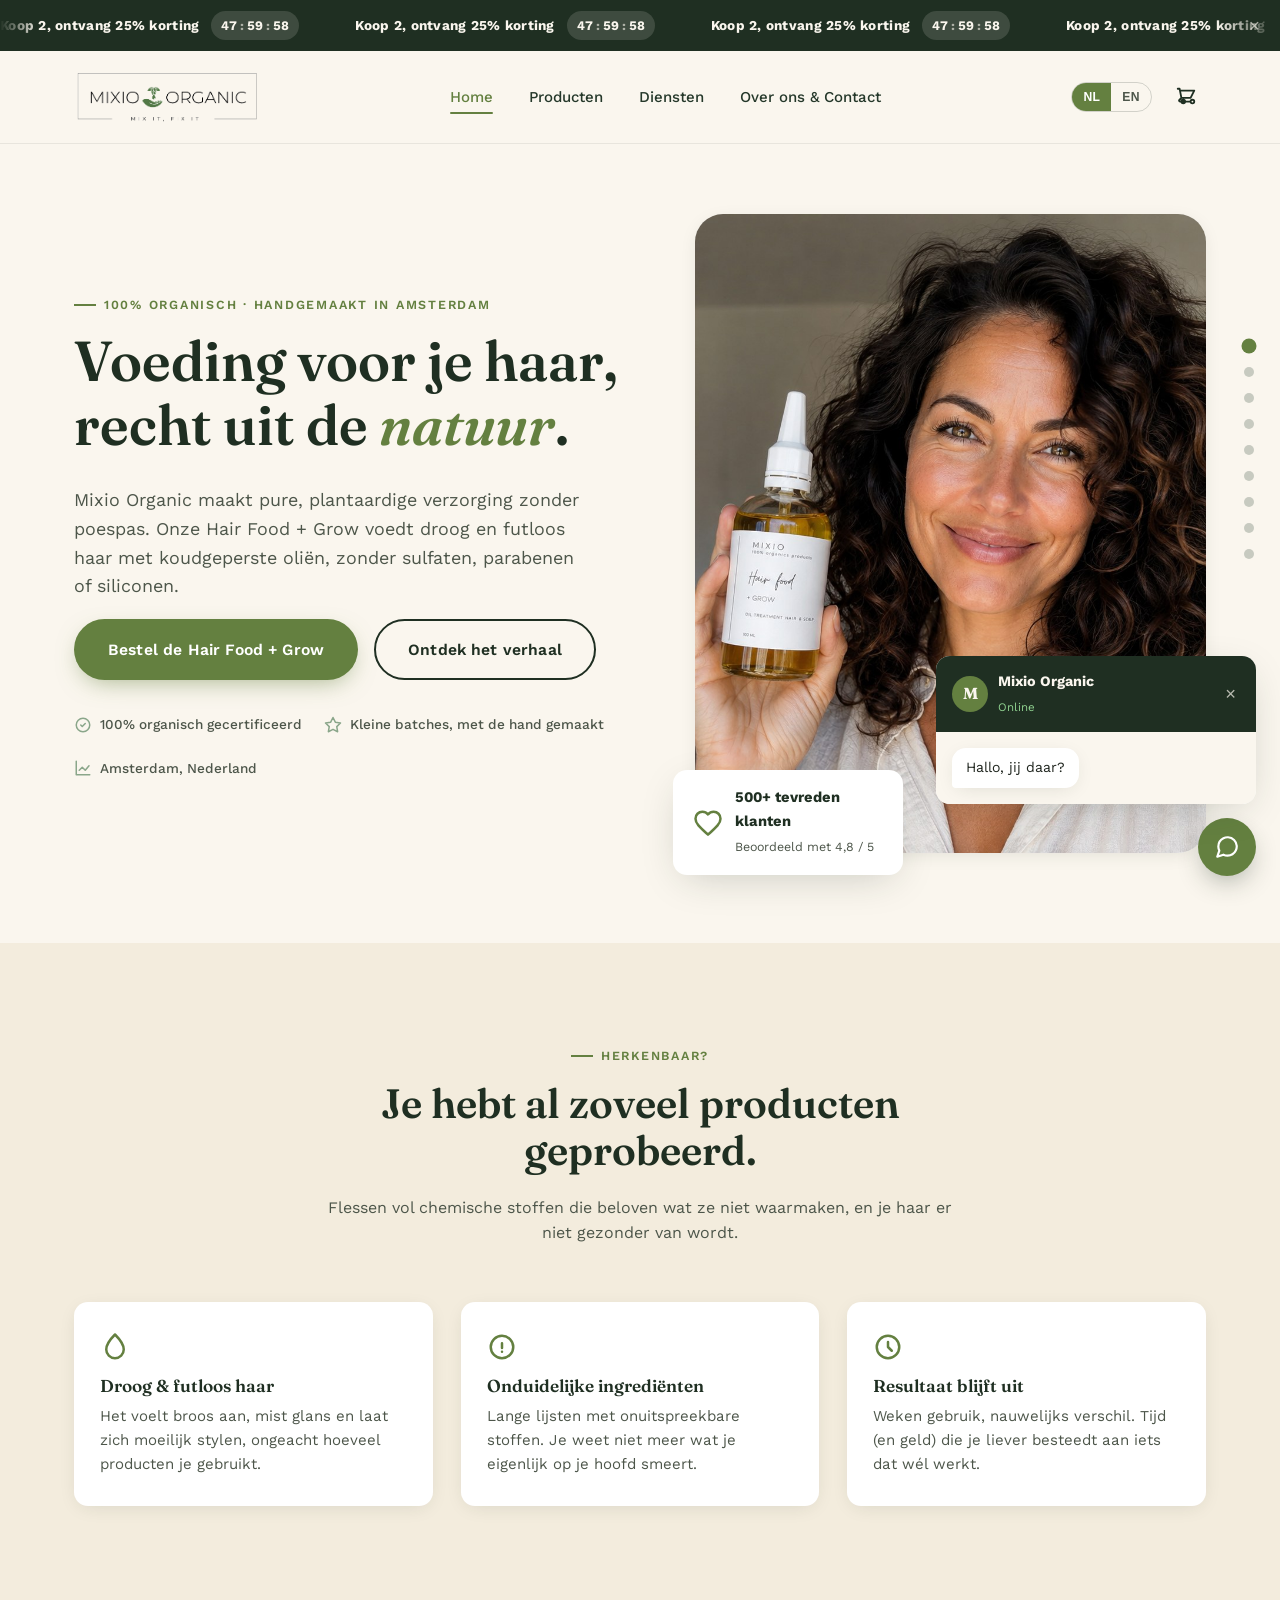
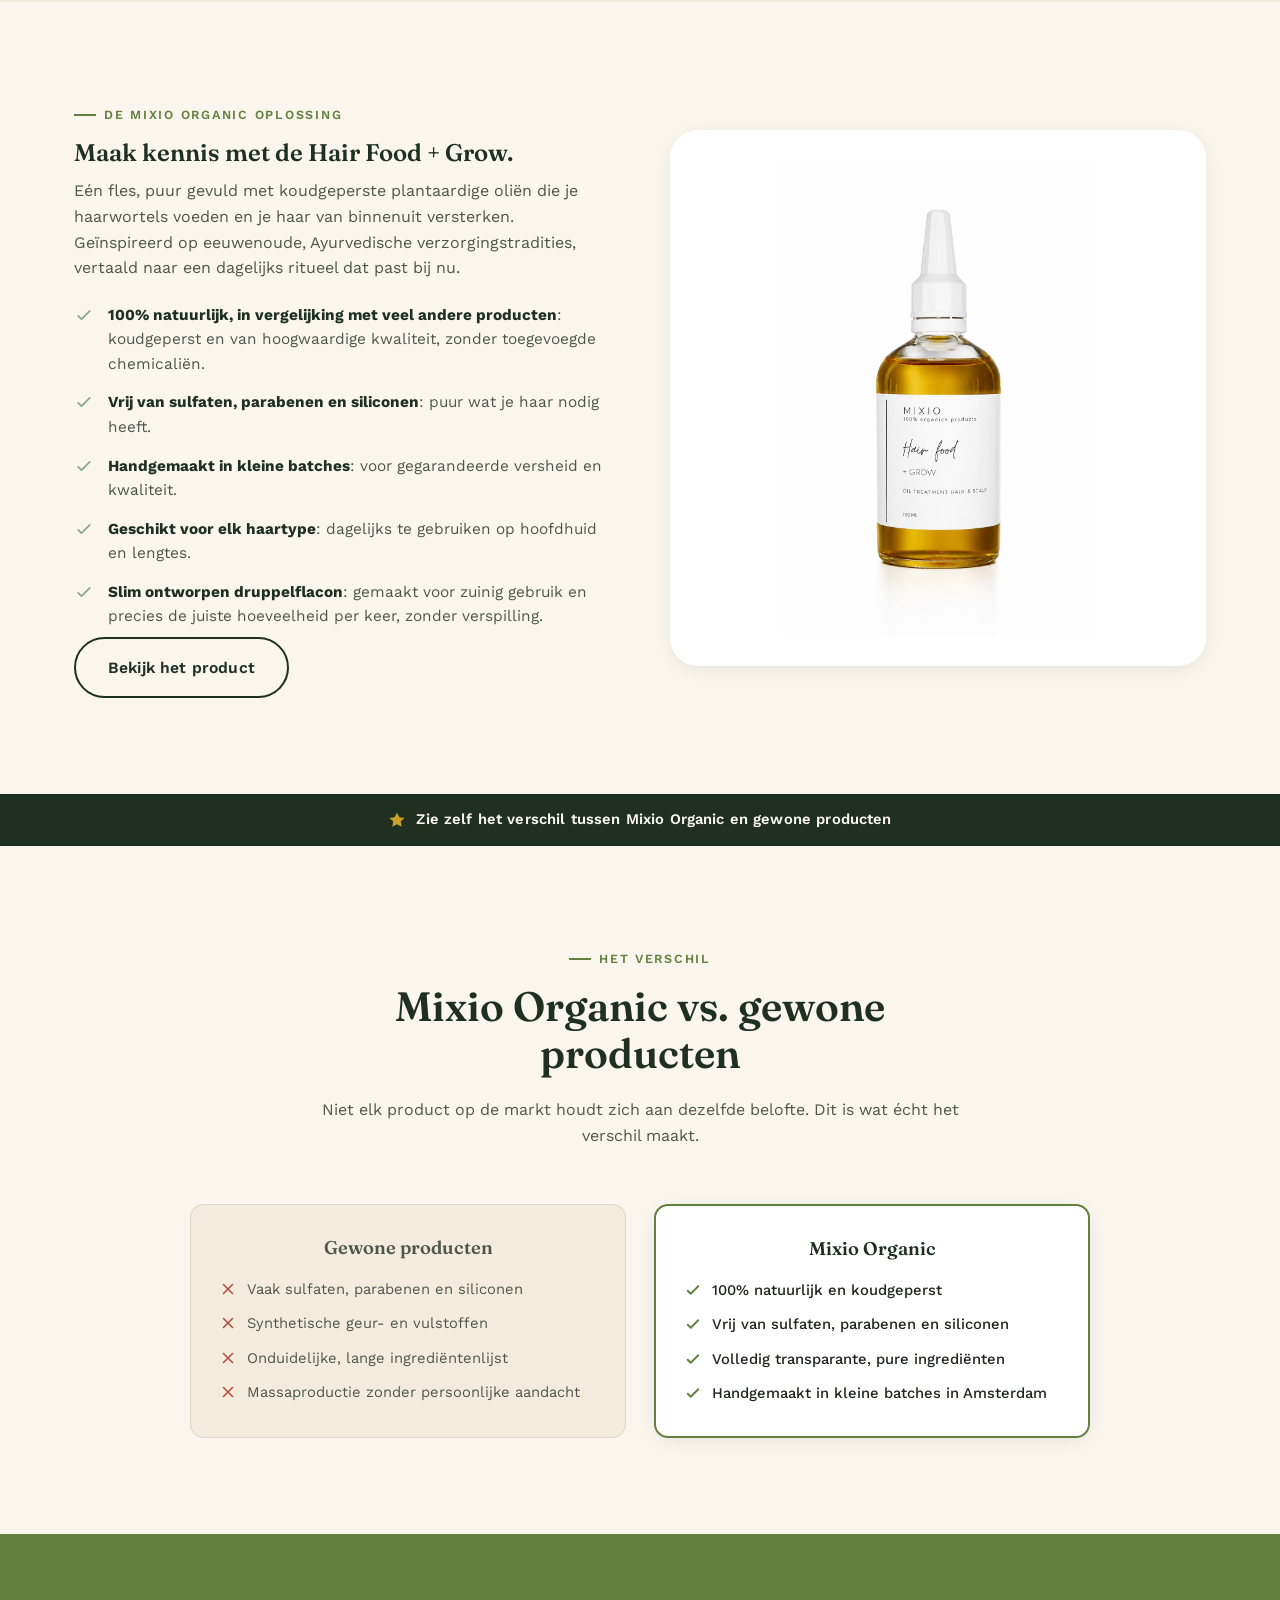
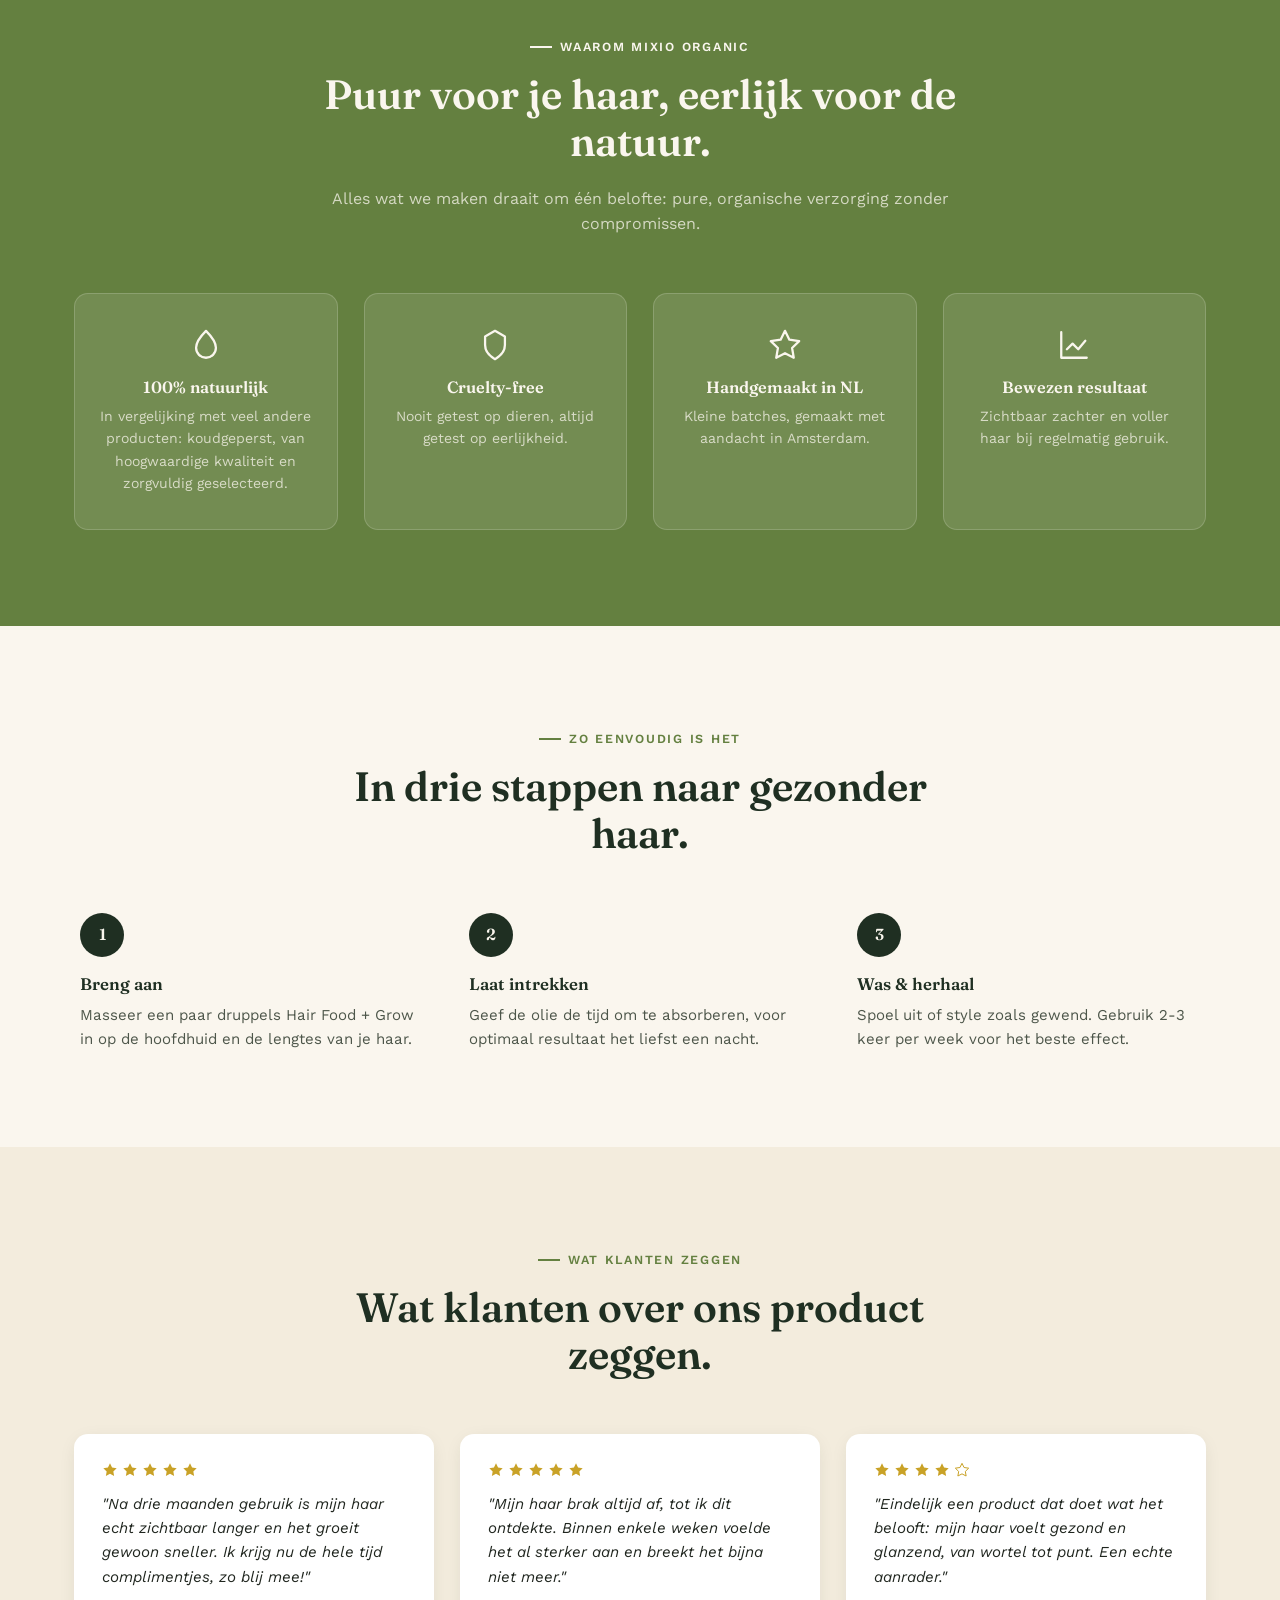
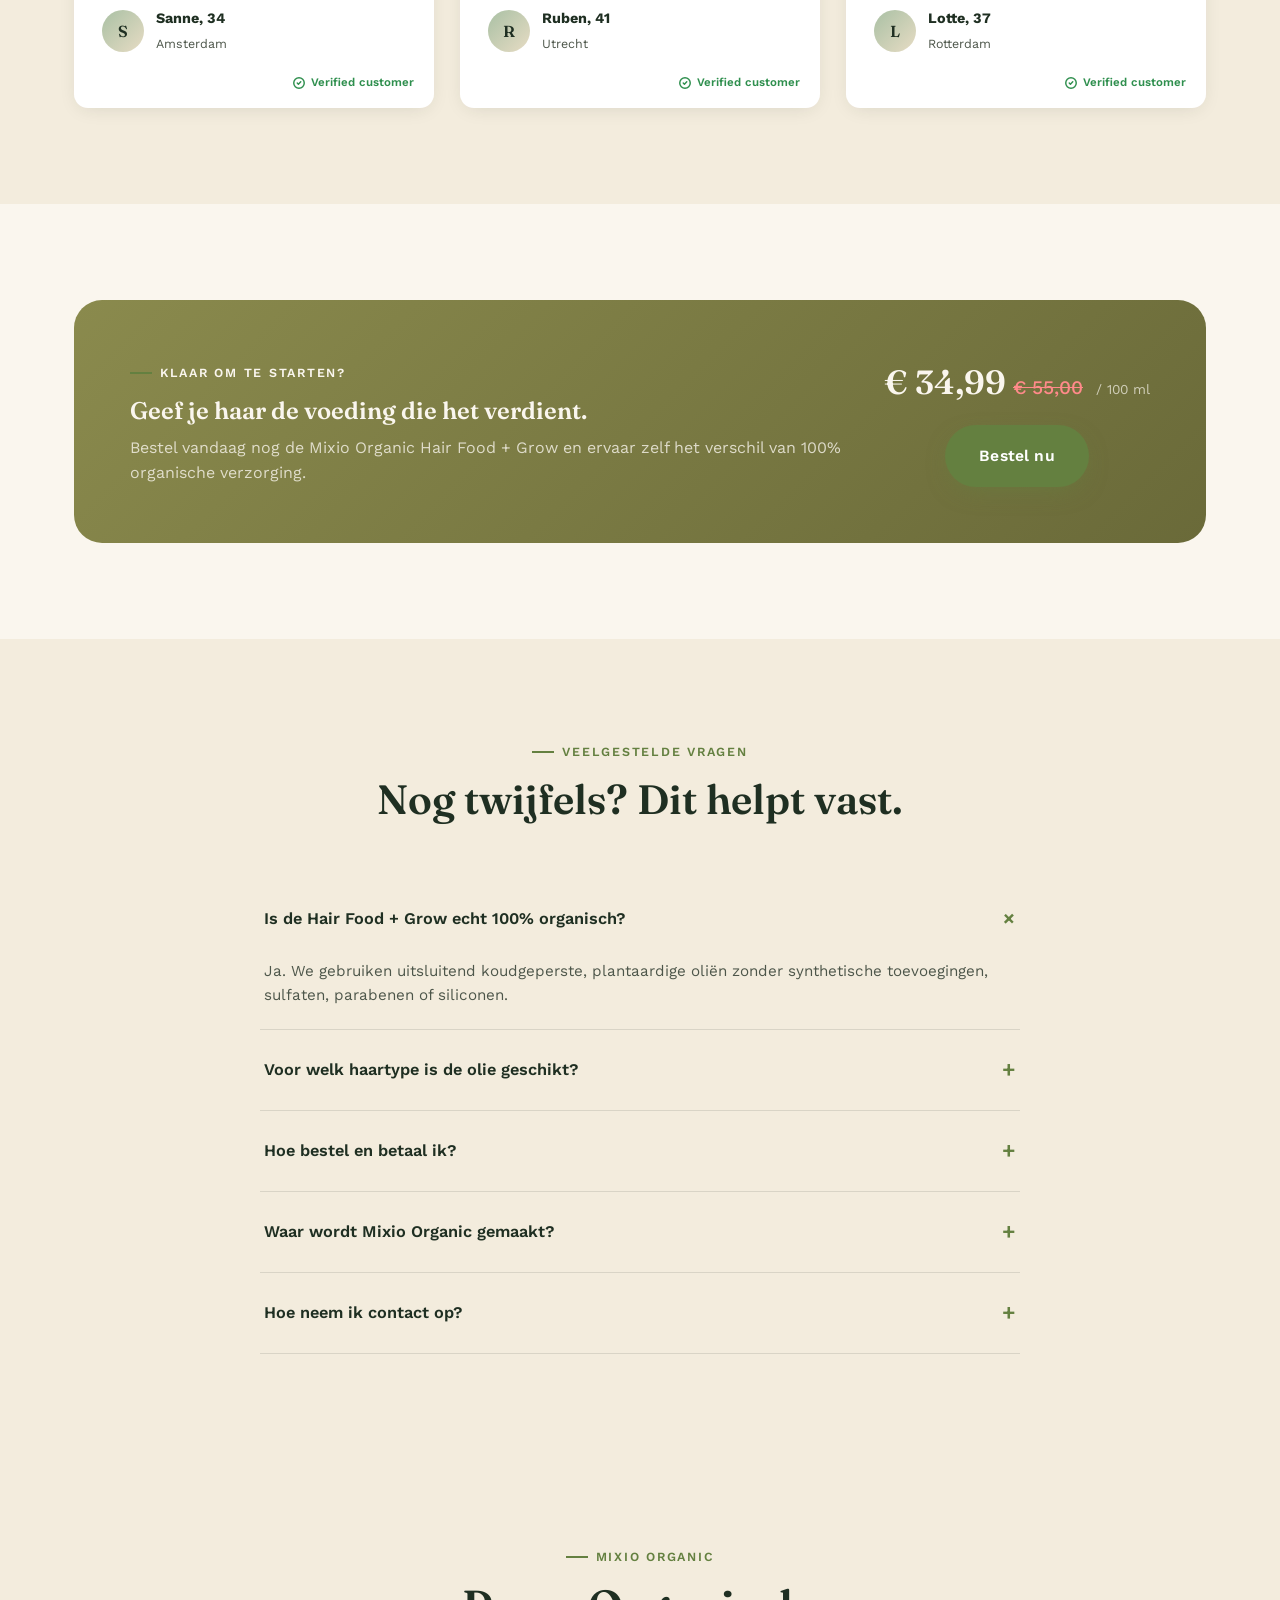
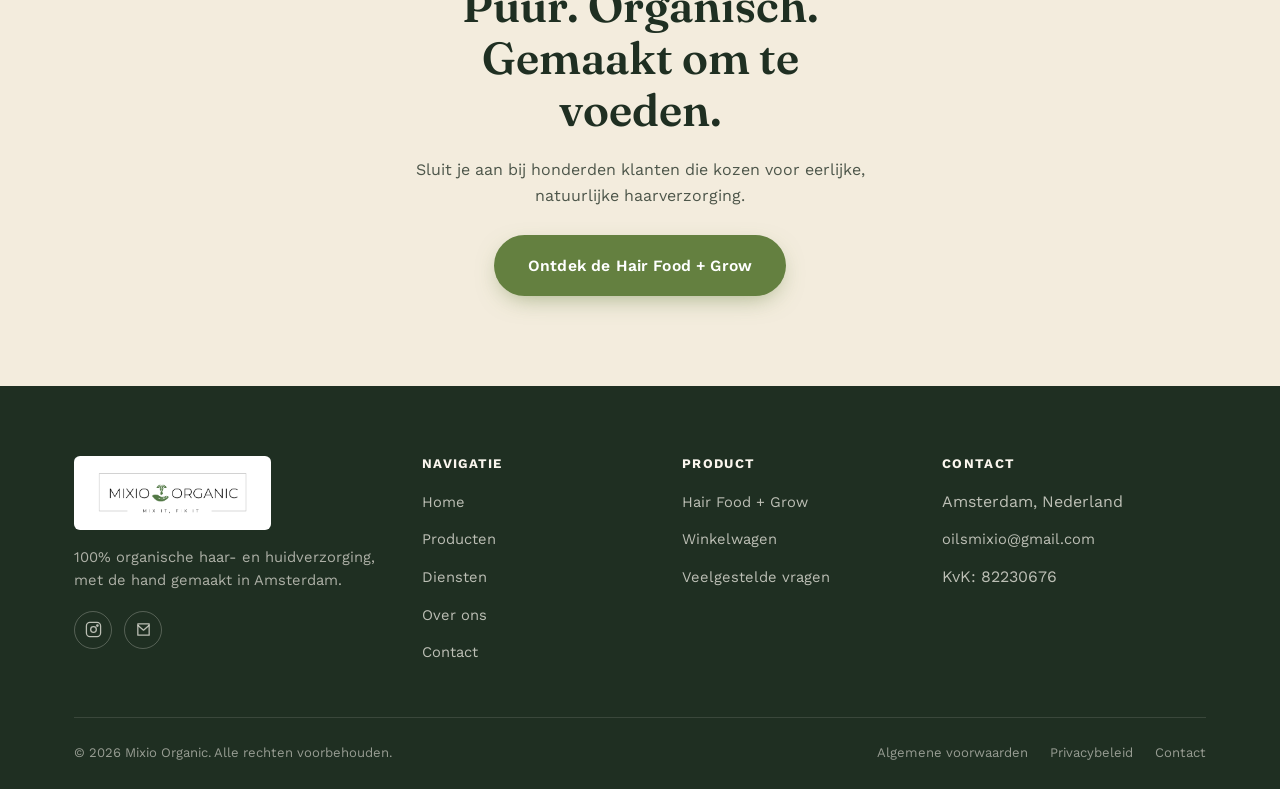
==== commit d1961136: "Show €55 → €34,99 markdown on homepage price CTA Same markdown already shown on the product page, no" ====
--- a/index.html
+++ b/index.html
@@ -413,7 +413,7 @@
           <p data-en="Order the Mixio Organic Hair Food + Grow today and experience the difference of 100% organic care for yourself.">Bestel vandaag nog de Mixio Organic Hair Food + Grow en ervaar zelf het verschil van 100% organische verzorging.</p>
         </div>
         <div class="text-center">
-          <div class="price-tag">€ 34,99 <small>/ 100 ml</small></div>
+          <div class="price-tag">€ 34,99 <span class="price-old">€ 55,00</span> <small>/ 100 ml</small></div>
           <a href="producten.html#bestellen" class="btn btn-primary" style="margin-top:16px;" data-en="Order now">Bestel nu</a>
         </div>
       </div>
--- a/css/style.css
+++ b/css/style.css
@@ -728,6 +728,13 @@
   color:var(--cream-100);
   font-weight:600;
 }
+.price-tag .price-old{
+  font-family:var(--font-body);
+  font-size:1.2rem;
+  font-weight:500;
+  color:#ff8a8a;
+  text-decoration:line-through;
+}
 .price-tag small{
   font-family:var(--font-body);
   font-size:.85rem;
@@ -960,7 +967,7 @@
 .rating-row span{font-size:.86rem;color:var(--ink-soft);}
 .price-row{display:flex;align-items:baseline;gap:12px;margin-bottom:26px;}
 .price-row .price-current{font-family:var(--font-display);font-size:2.1rem;color:var(--forest-900);font-weight:600;}
-.price-row .price-old{font-size:1.05rem;color:var(--ink-soft);text-decoration:line-through;opacity:.6;}
+.price-row .price-old{font-size:1.05rem;color:#7b2334;text-decoration:line-through;opacity:.85;}
 
 /* --- Cart page --- */
 .cart-page-grid{
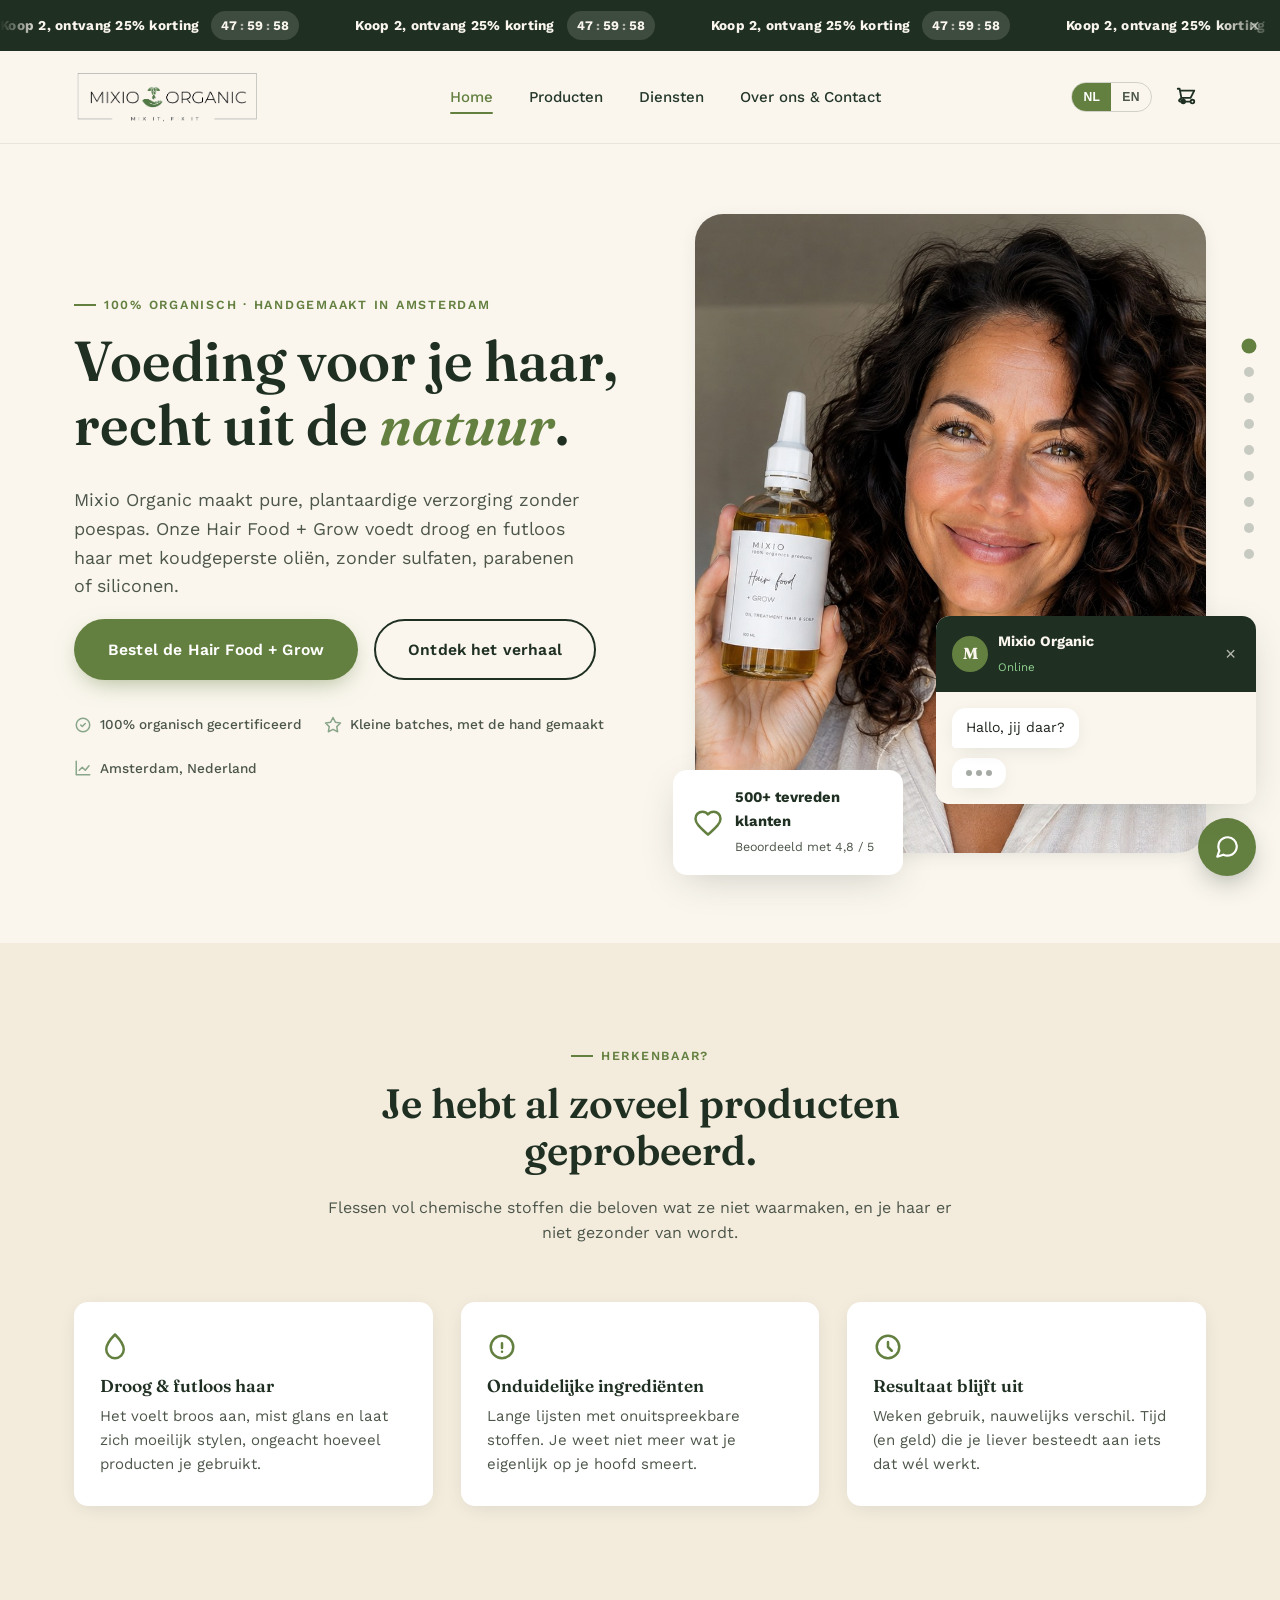
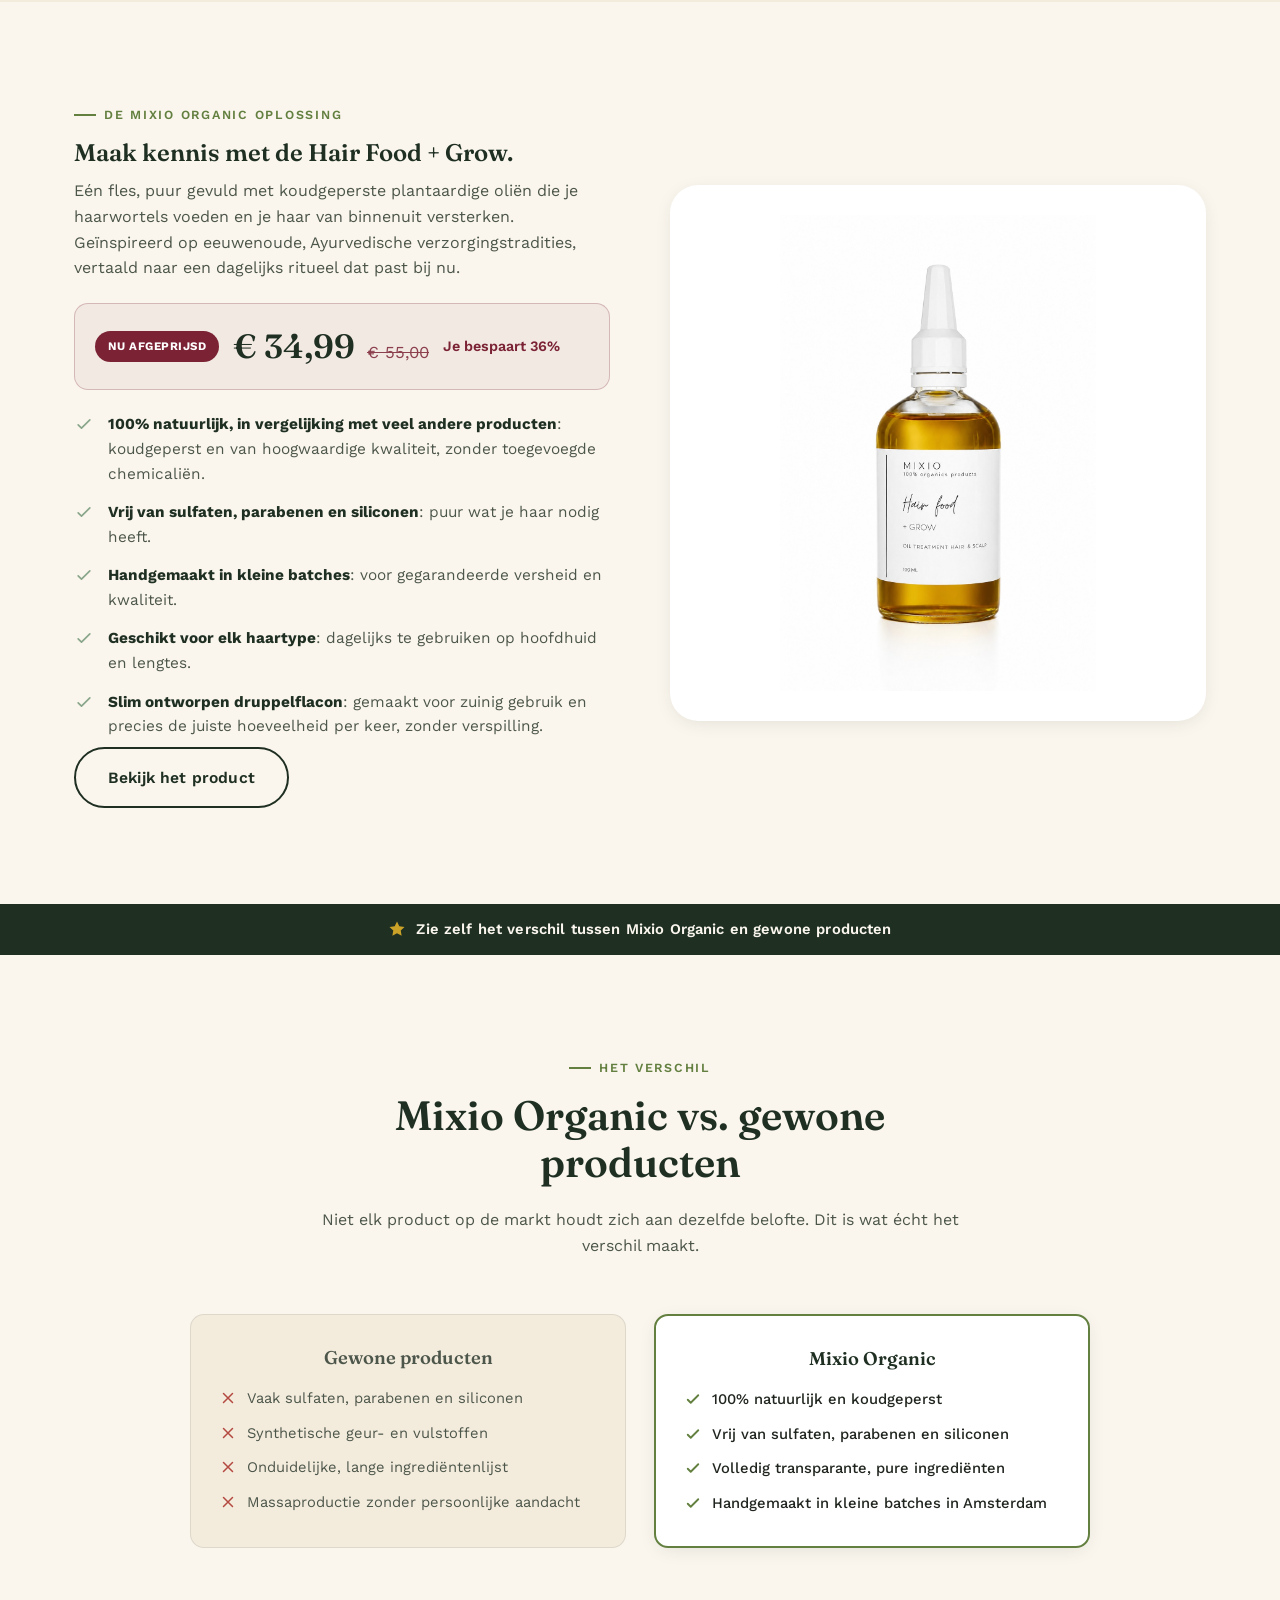
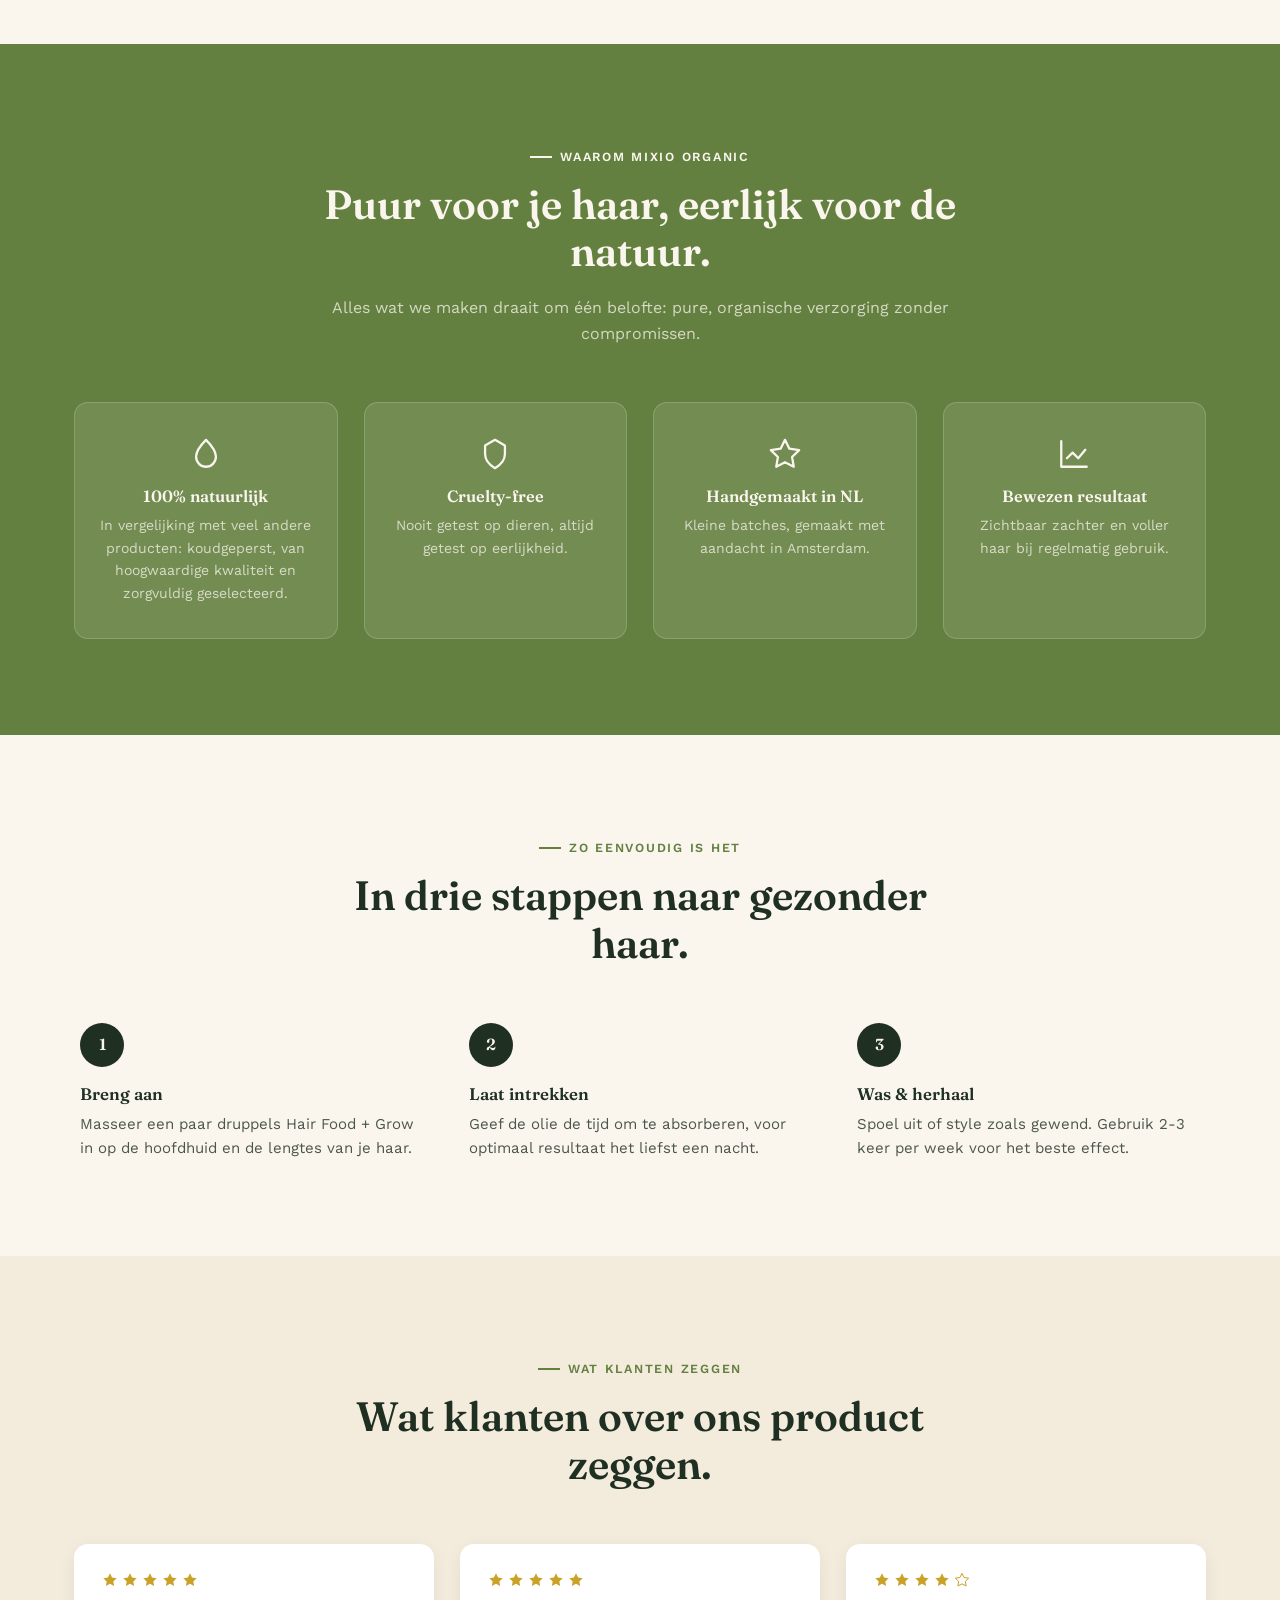
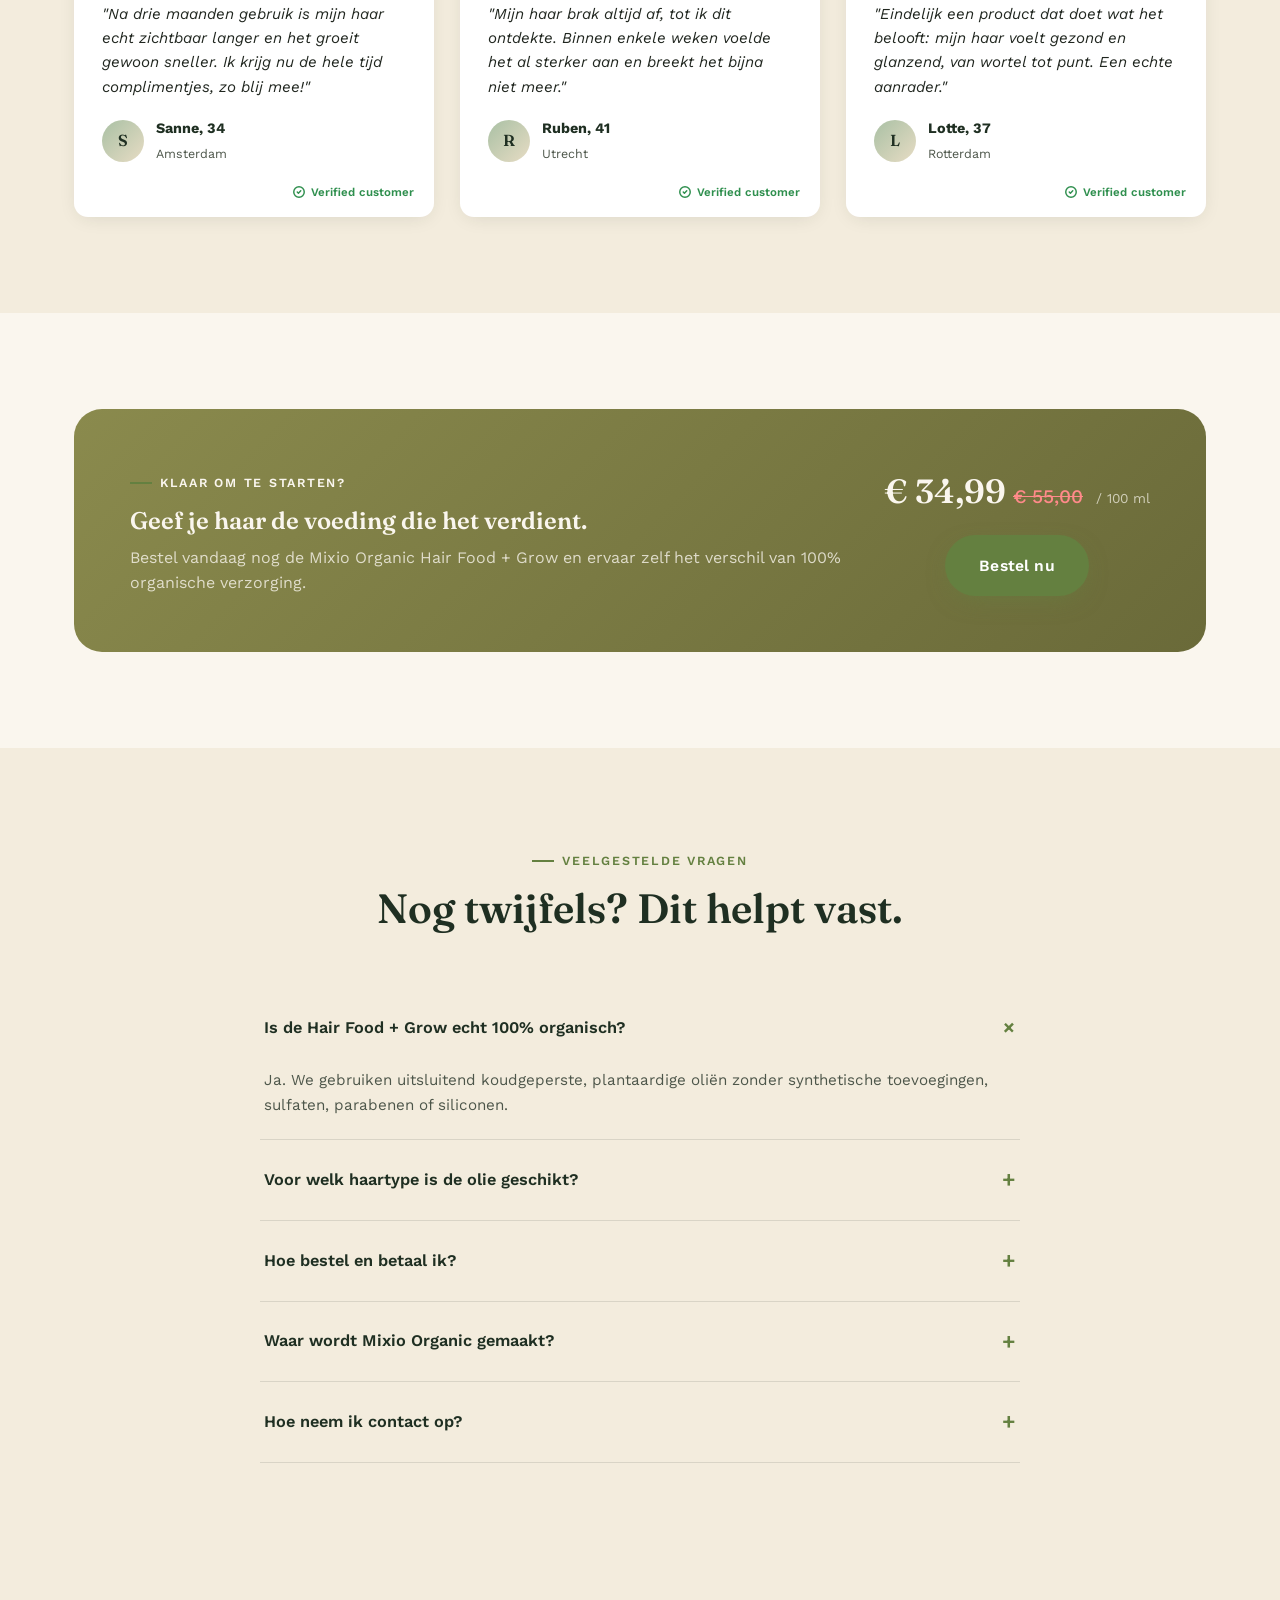
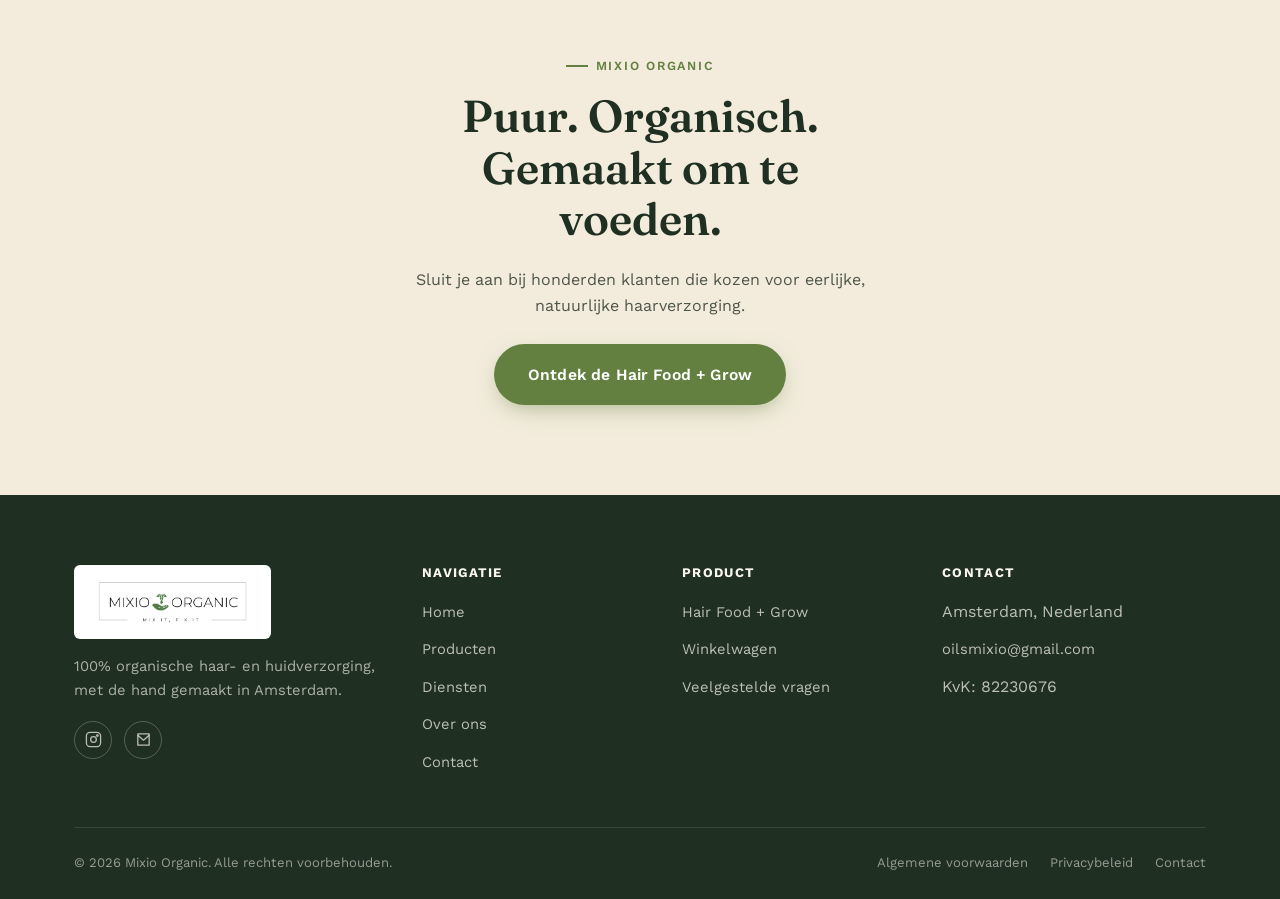
==== commit dda2ee8f: "Add prominent price markdown callout to homepage solution section Highlights the €55 → €34,99 markdo" ====
--- a/index.html
+++ b/index.html
@@ -209,6 +209,15 @@
         <span class="eyebrow" data-en="The Mixio Organic solution">De Mixio Organic oplossing</span>
         <h2 data-en="Meet the Hair Food + Grow.">Maak kennis met de Hair Food + Grow.</h2>
         <p data-en="One bottle, purely filled with cold-pressed plant oils that nourish your hair roots and strengthen your hair from within. Inspired by centuries-old Ayurvedic care traditions, translated into a daily ritual that fits today.">Eén fles, puur gevuld met koudgeperste plantaardige oliën die je haarwortels voeden en je haar van binnenuit versterken. Geïnspireerd op eeuwenoude, Ayurvedische verzorgingstradities, vertaald naar een dagelijks ritueel dat past bij nu.</p>
+
+        <div class="solution-price-callout">
+          <span class="solution-sale-badge" data-en="Now on sale">Nu afgeprijsd</span>
+          <span class="price-row" style="margin:0;">
+            <span class="price-current">€ 34,99</span><span class="price-old">€ 55,00</span>
+          </span>
+          <span class="solution-save-note" data-en="You save 36%">Je bespaart 36%</span>
+        </div>
+
         <ul class="ingredient-list">
           <li>
             <svg viewBox="0 0 24 24" fill="none" stroke="currentColor" stroke-width="2"><path stroke-linecap="round" stroke-linejoin="round" d="M5 13l4 4L19 7"/></svg>
--- a/css/style.css
+++ b/css/style.css
@@ -537,6 +537,29 @@
 }
 .split.reverse .split-visual{order:2;}
 .split .img-placeholder{aspect-ratio:1/1;}
+.solution-price-callout{
+  display:flex;
+  align-items:center;
+  flex-wrap:wrap;
+  gap:14px;
+  margin-top:22px;
+  padding:16px 20px;
+  background:rgba(123,35,52,0.06);
+  border:1.5px solid rgba(123,35,52,0.25);
+  border-radius:var(--radius-md);
+}
+.solution-sale-badge{
+  background:#7b2334;
+  color:var(--white);
+  font-size:.72rem;
+  font-weight:700;
+  letter-spacing:.04em;
+  text-transform:uppercase;
+  padding:6px 13px;
+  border-radius:999px;
+}
+.solution-save-note{font-size:.9rem;font-weight:600;color:#7b2334;}
+
 .ingredient-list{margin-top:22px;display:flex;flex-direction:column;gap:14px;}
 .ingredient-list li{
   display:flex;
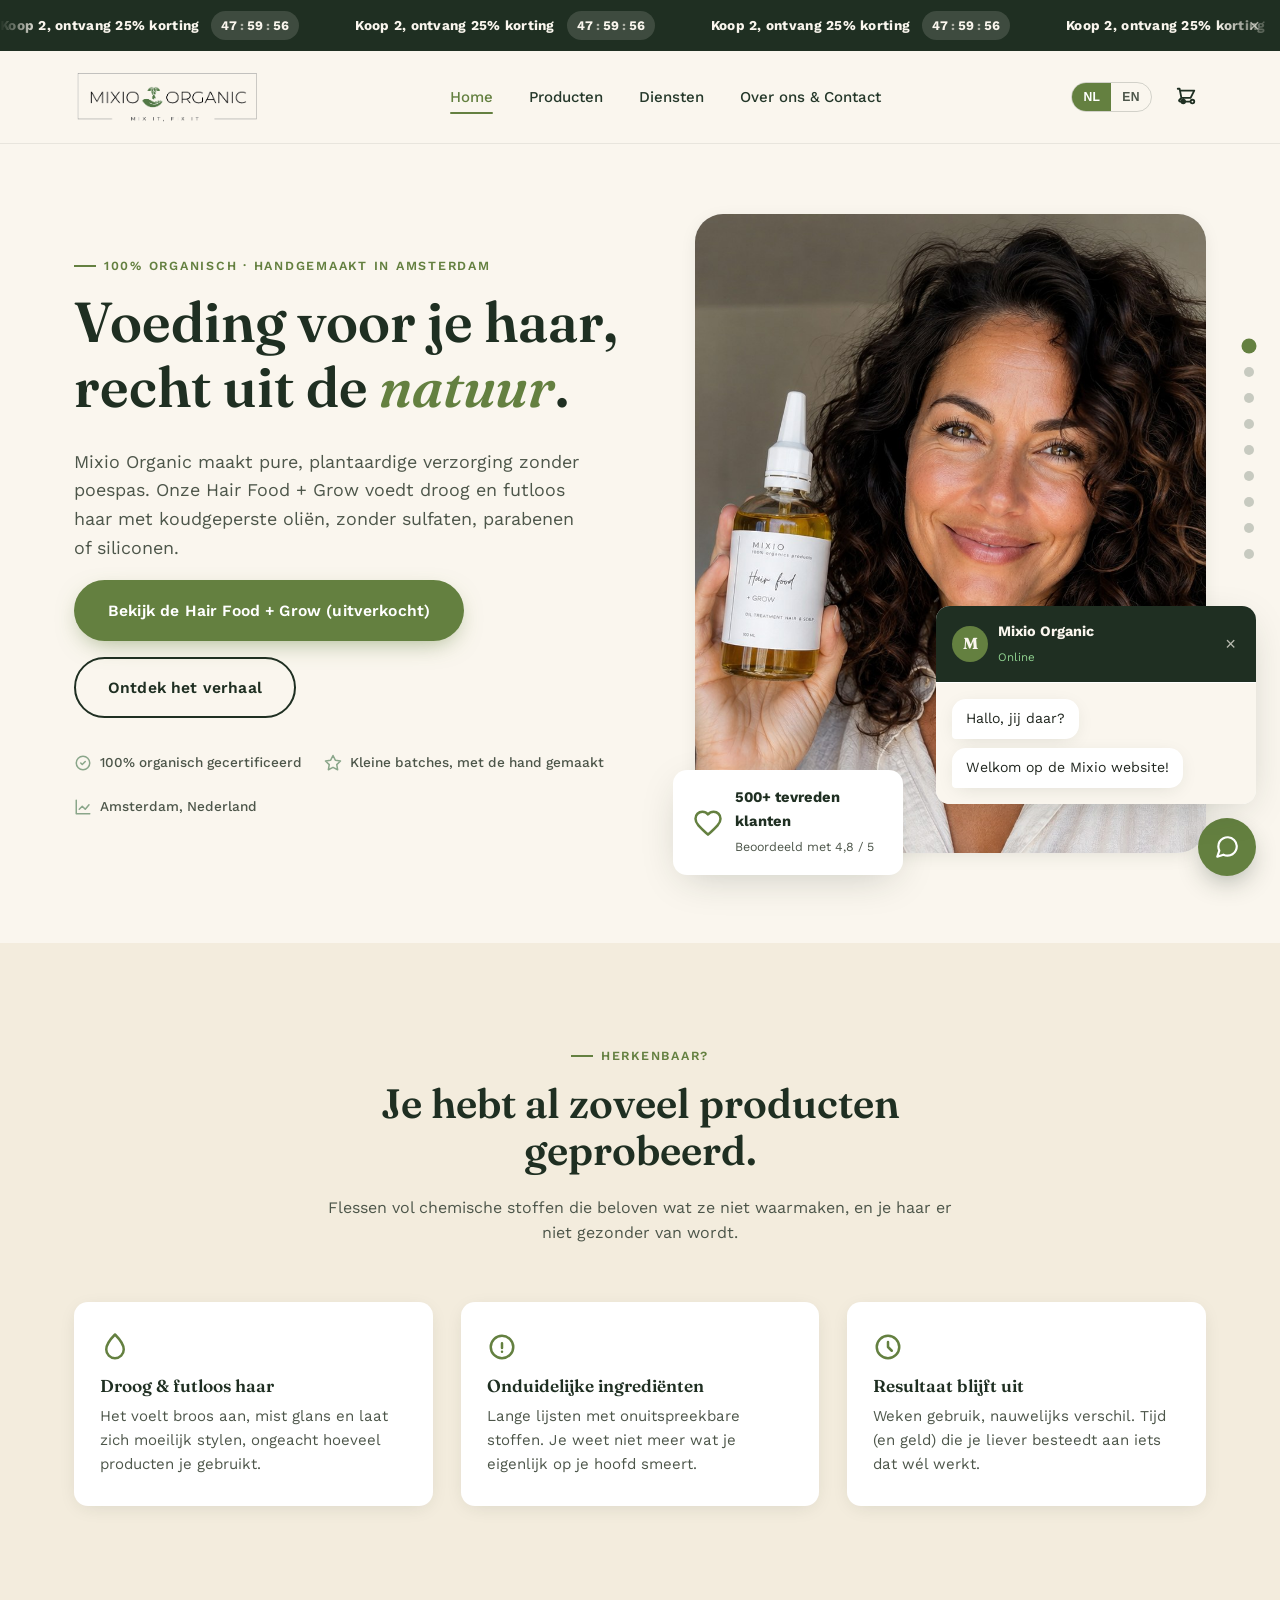
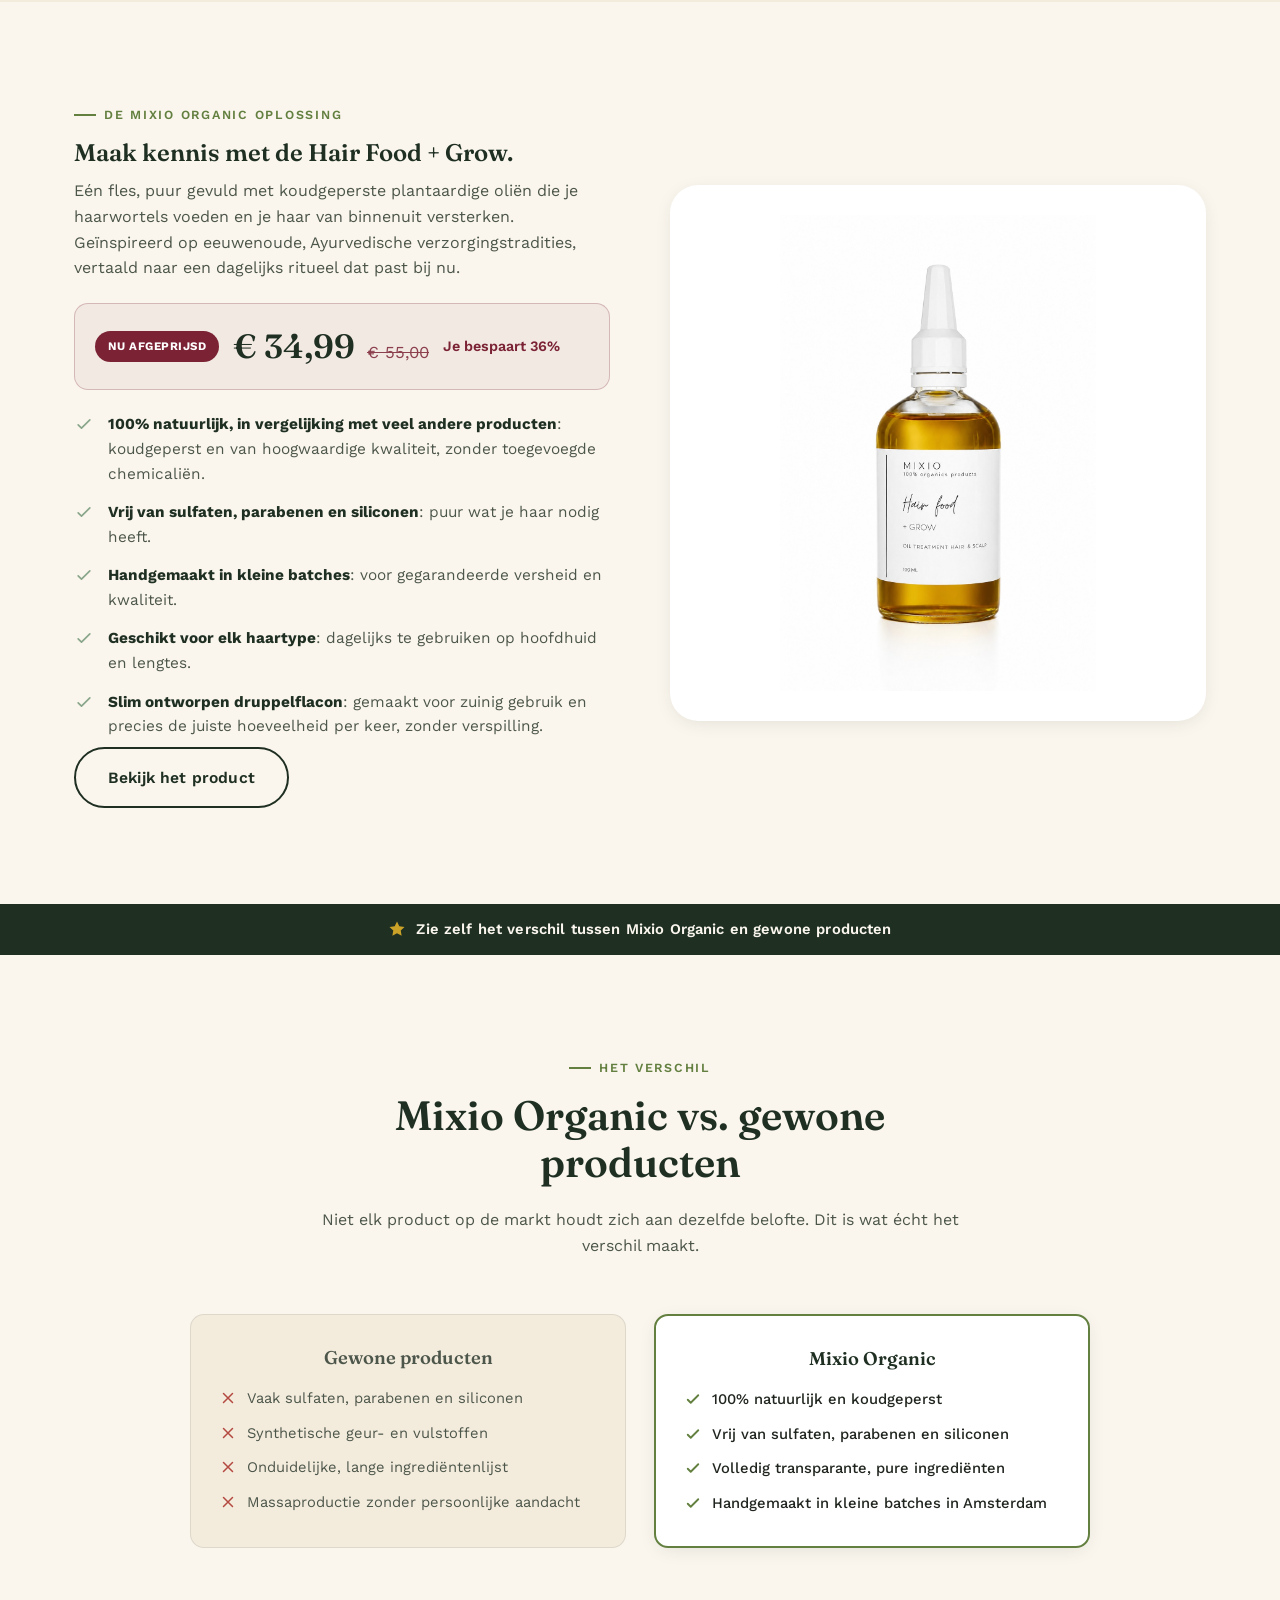
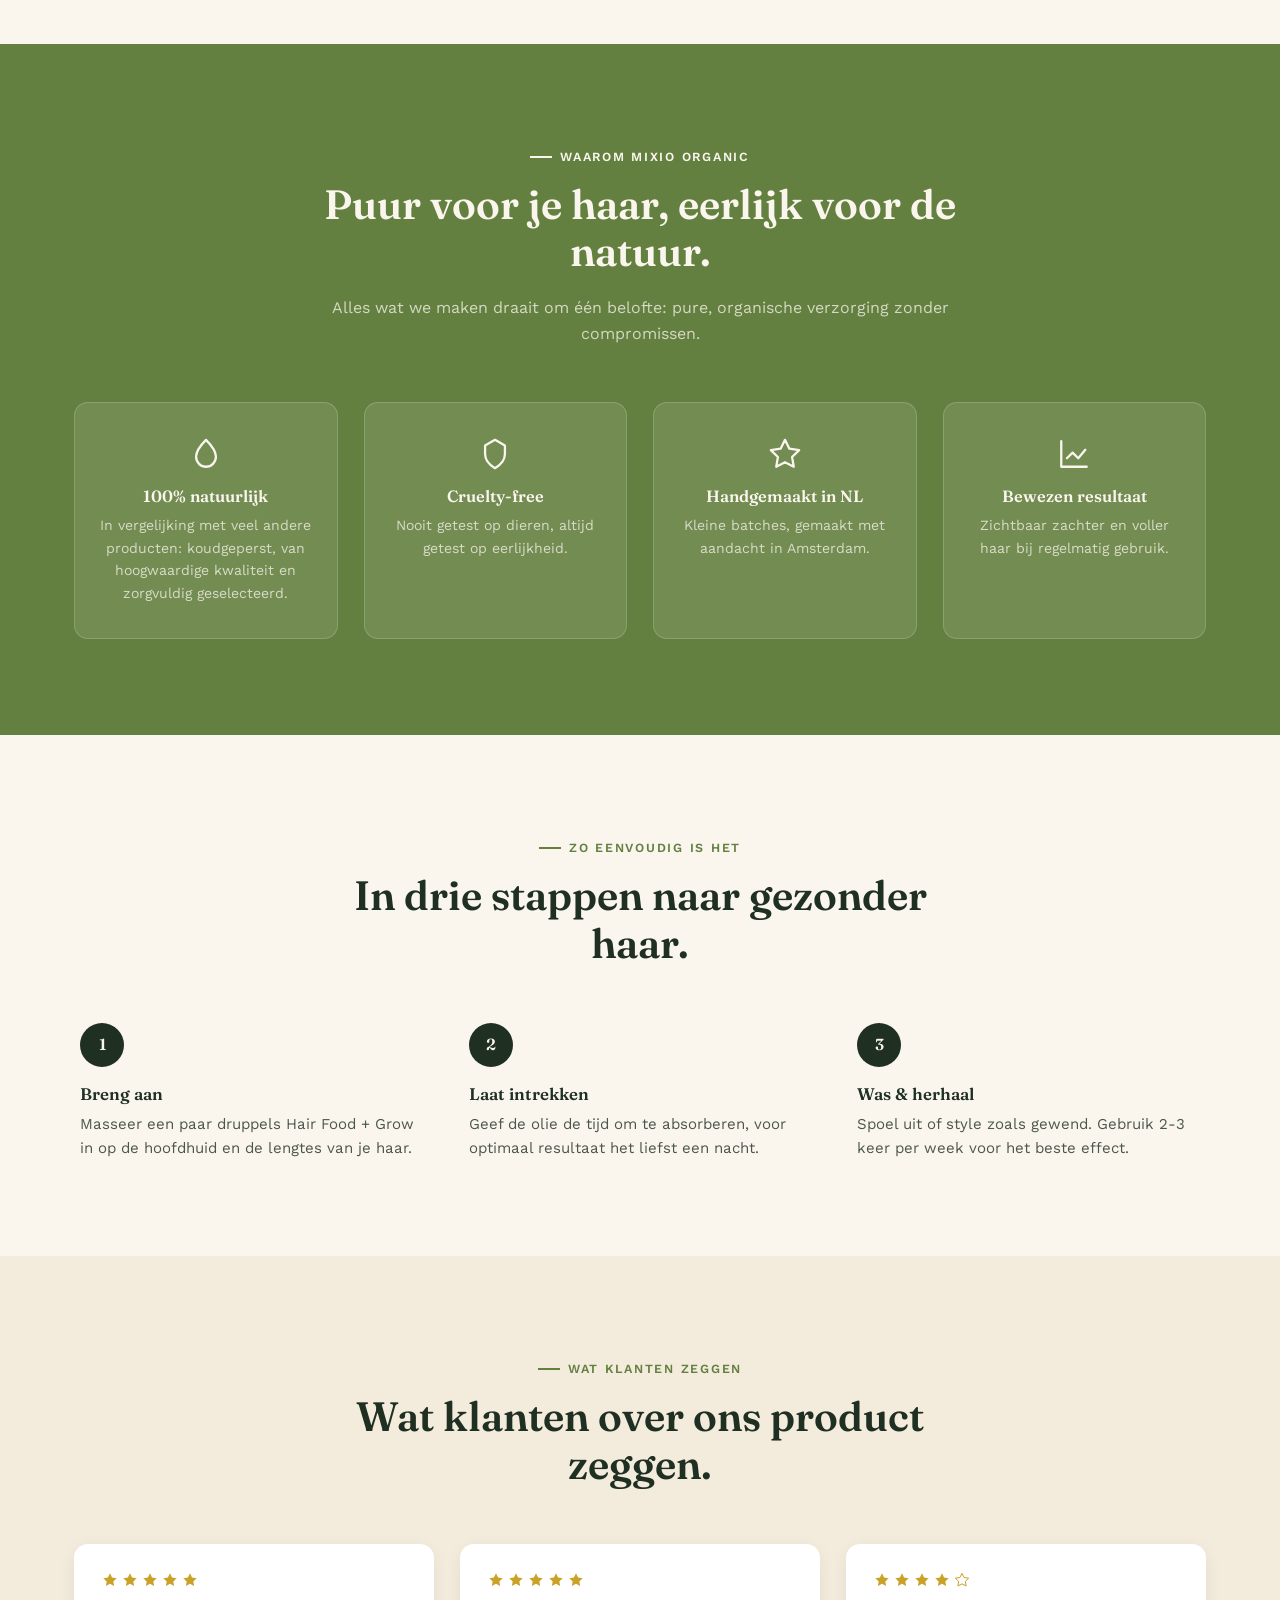
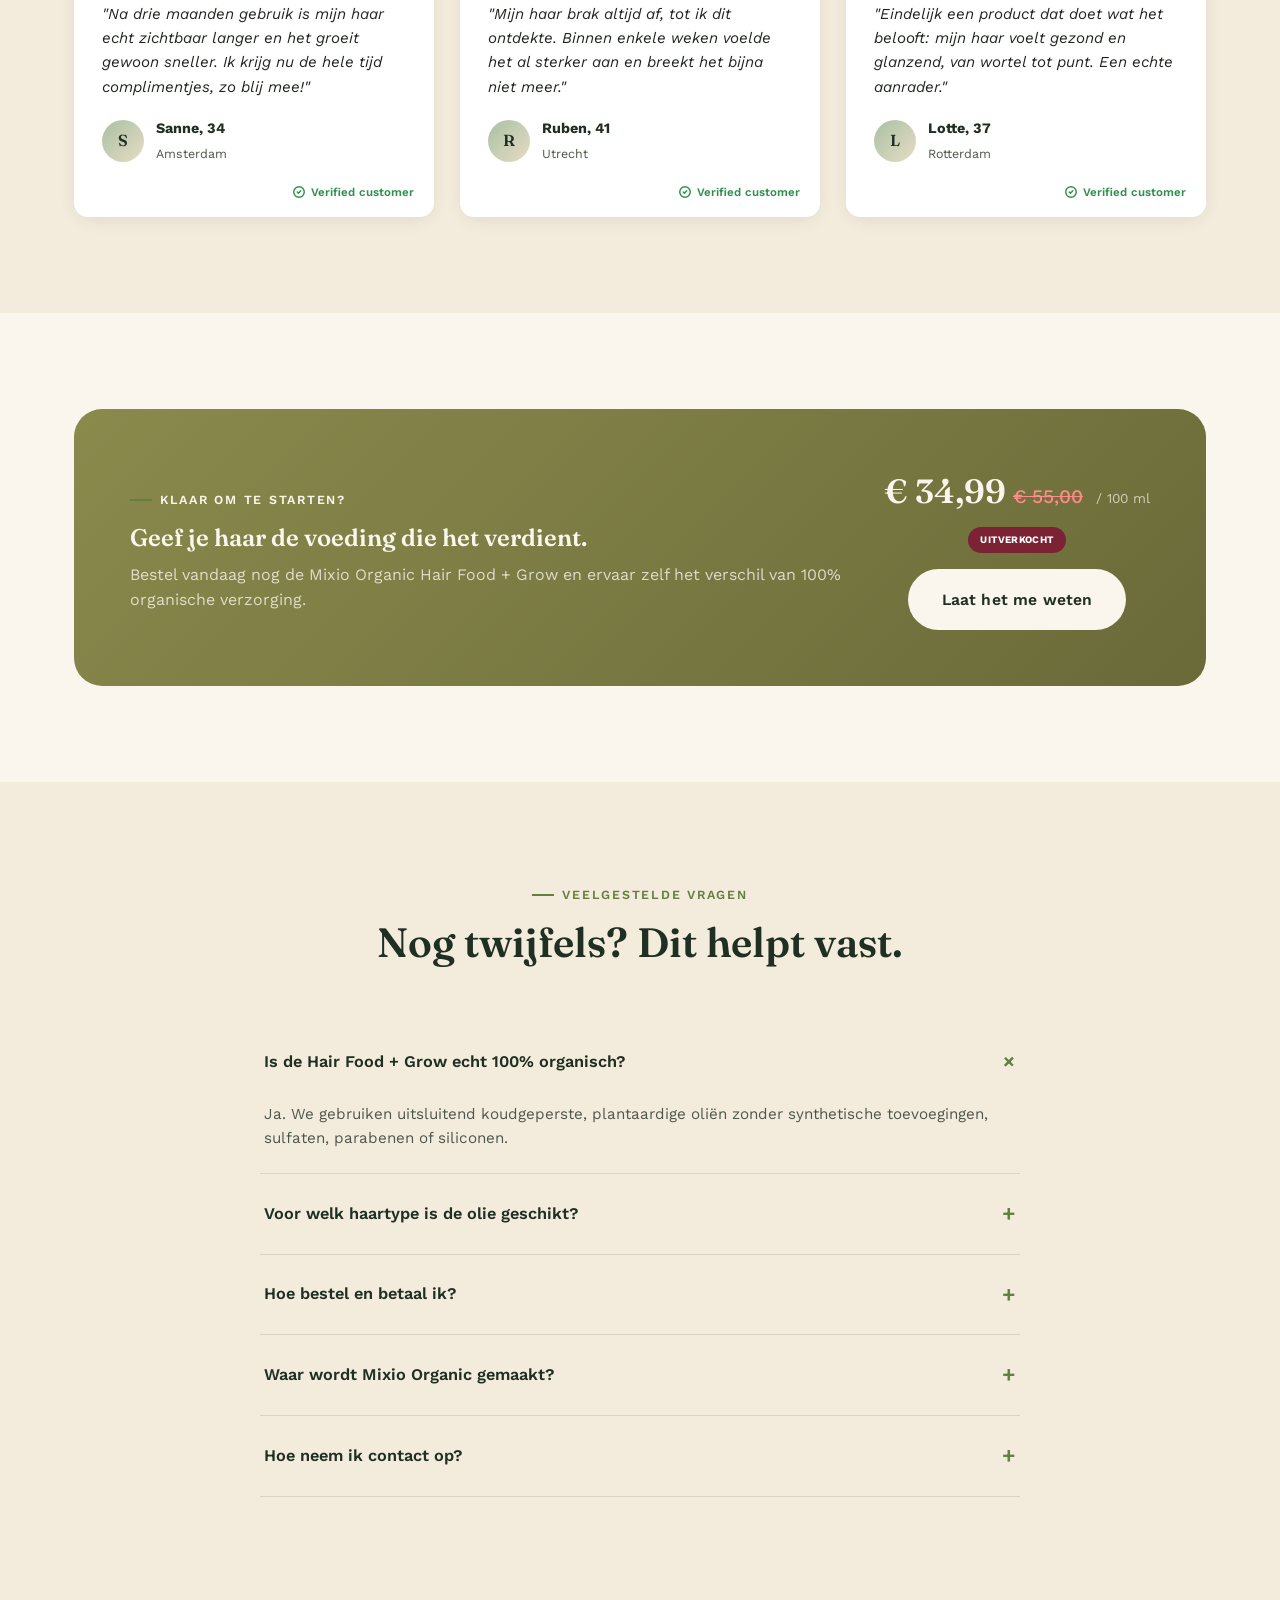
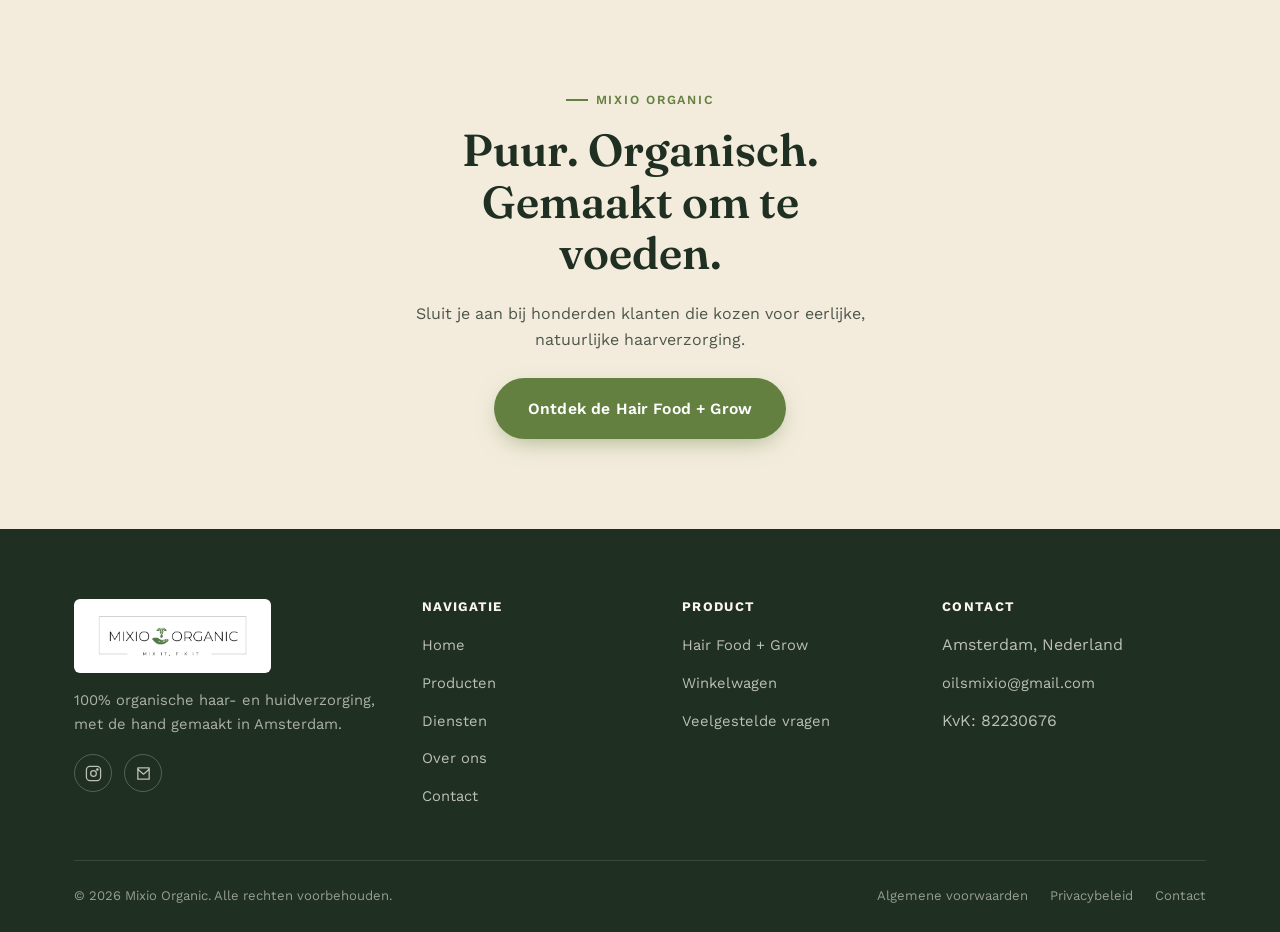
==== commit 6ccc12fb: "Mark Hair Food + Grow as sold out - Product page: "Uitverkocht" badge next to the title, bundle pick" ====
--- a/index.html
+++ b/index.html
@@ -141,7 +141,7 @@
         <h1 data-en="Nourishment for your hair,<br>straight from <em>nature</em>.">Voeding voor je haar,<br>recht uit de <em>natuur</em>.</h1>
         <p class="lead" data-en="Mixio Organic makes pure, plant-based care without the fuss. Our Hair Food + Grow nourishes dry, lifeless hair with cold-pressed oils, free from sulfates, parabens and silicones.">Mixio Organic maakt pure, plantaardige verzorging zonder poespas. Onze Hair Food + Grow voedt droog en futloos haar met koudgeperste oliën, zonder sulfaten, parabenen of siliconen.</p>
         <div class="hero-actions">
-          <a href="producten.html#bestellen" class="btn btn-primary" data-en="Order the Hair Food + Grow">Bestel de Hair Food + Grow</a>
+          <a href="producten.html#bestellen" class="btn btn-primary" data-en="View the Hair Food + Grow (sold out)">Bekijk de Hair Food + Grow (uitverkocht)</a>
           <a href="#oplossing" class="btn btn-outline" data-en="Discover the story">Ontdek het verhaal</a>
         </div>
         <div class="trust-row">
@@ -423,7 +423,8 @@
         </div>
         <div class="text-center">
           <div class="price-tag">€ 34,99 <span class="price-old">€ 55,00</span> <small>/ 100 ml</small></div>
-          <a href="producten.html#bestellen" class="btn btn-primary" style="margin-top:16px;" data-en="Order now">Bestel nu</a>
+          <span class="sold-out-badge" style="display:block;width:fit-content;margin:8px auto 0;" data-en="Sold out">Uitverkocht</span>
+          <a href="producten.html#bestellen" class="btn btn-light" style="margin-top:16px;" data-en="Notify me when back in stock">Laat het me weten</a>
         </div>
       </div>
     </div>
--- a/css/style.css
+++ b/css/style.css
@@ -1343,7 +1343,20 @@
   padding:3px 9px;
   border-radius:999px;
 }
-.treatment-card .btn.is-disabled{
+.sold-out-badge{
+  display:inline-block;
+  vertical-align:middle;
+  background:#7b2334;
+  color:var(--white);
+  font-size:.62rem;
+  font-weight:700;
+  letter-spacing:.04em;
+  text-transform:uppercase;
+  padding:5px 12px;
+  border-radius:999px;
+  margin-left:4px;
+}
+.btn.is-disabled{
   opacity:.55;
   pointer-events:none;
   cursor:default;
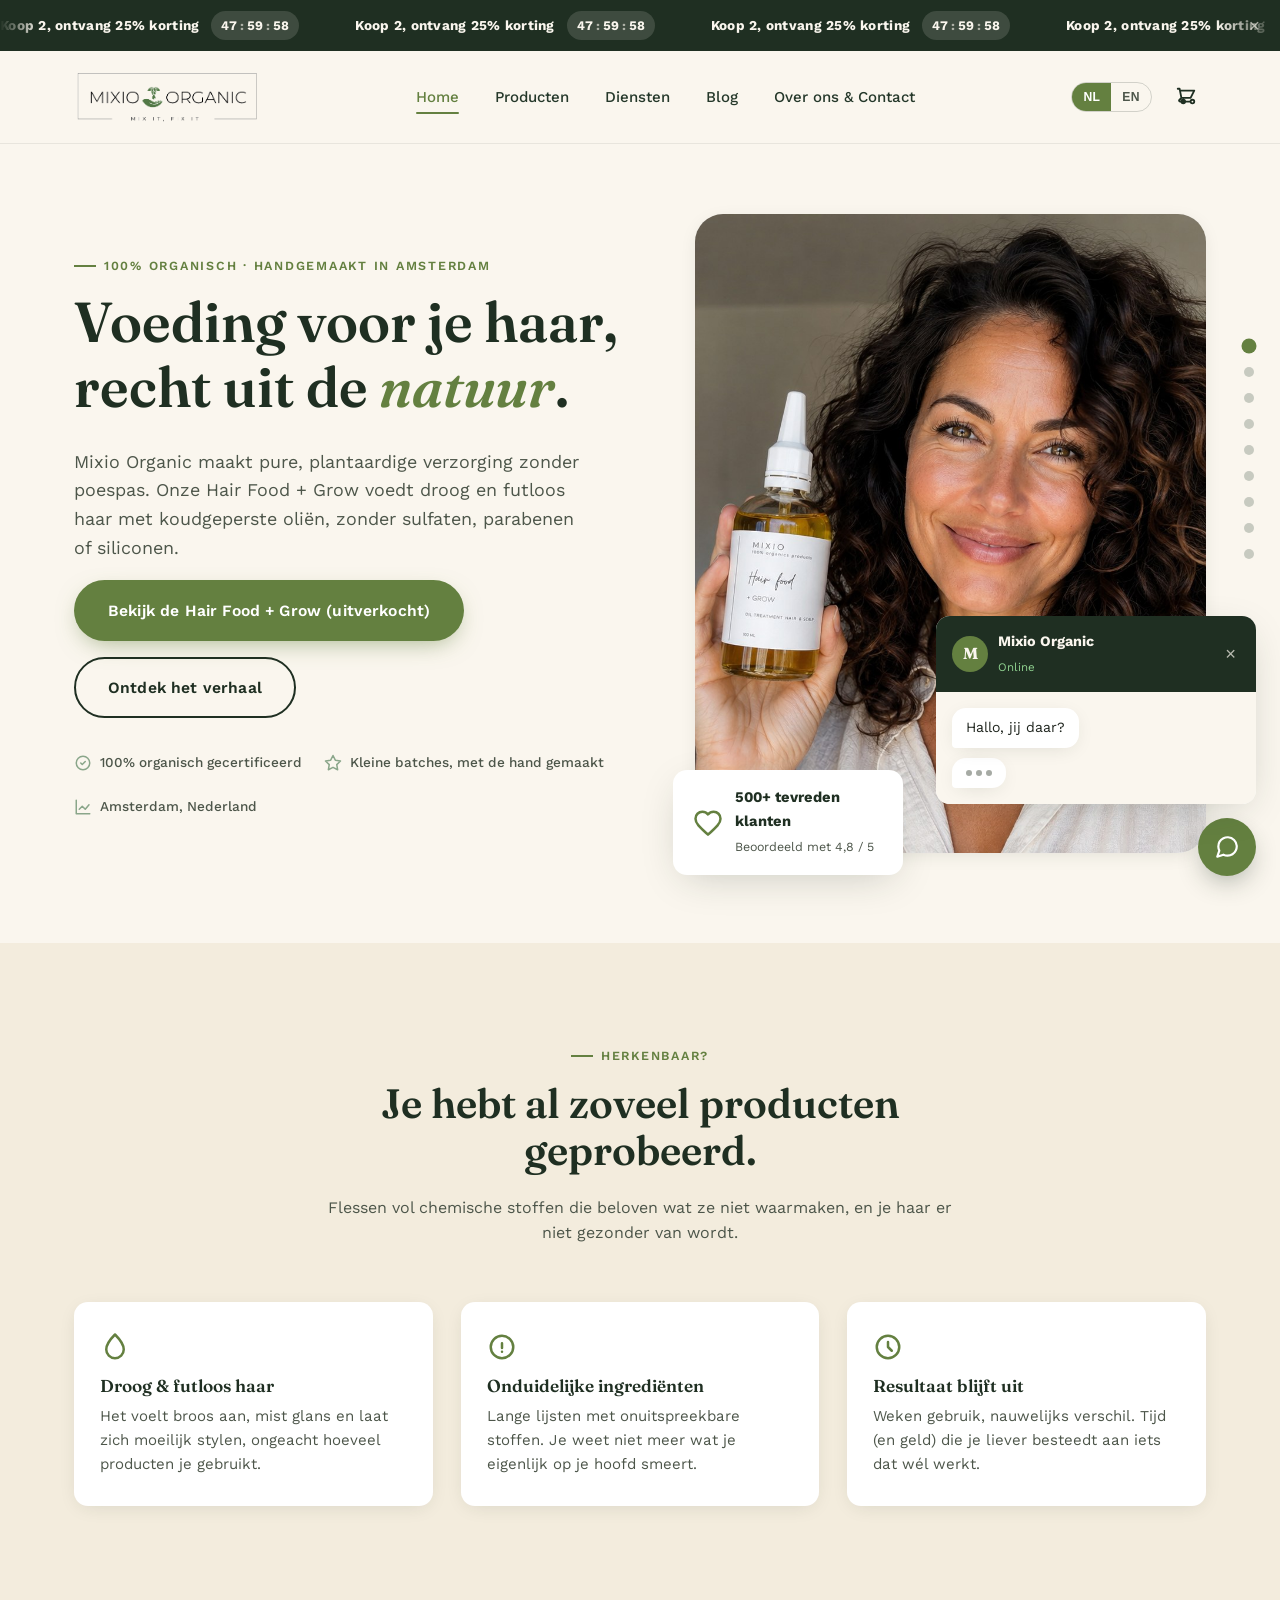
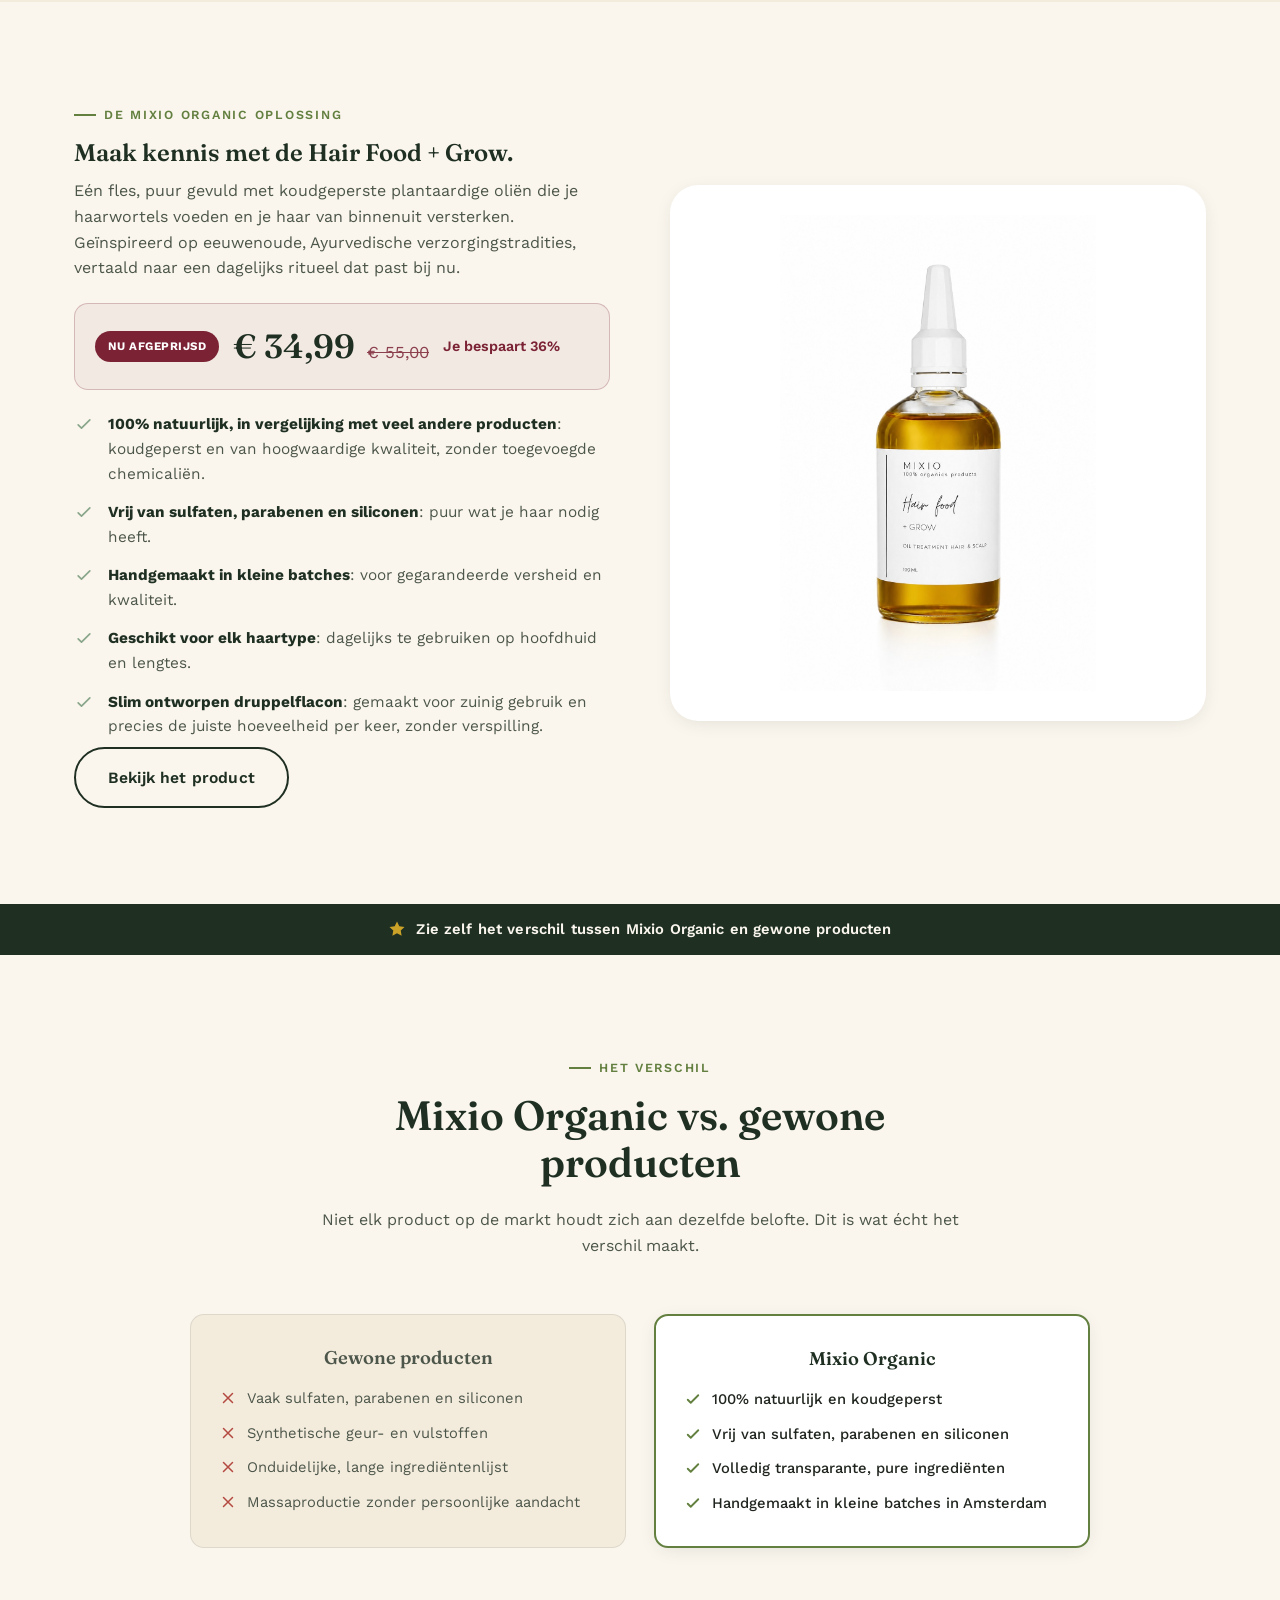
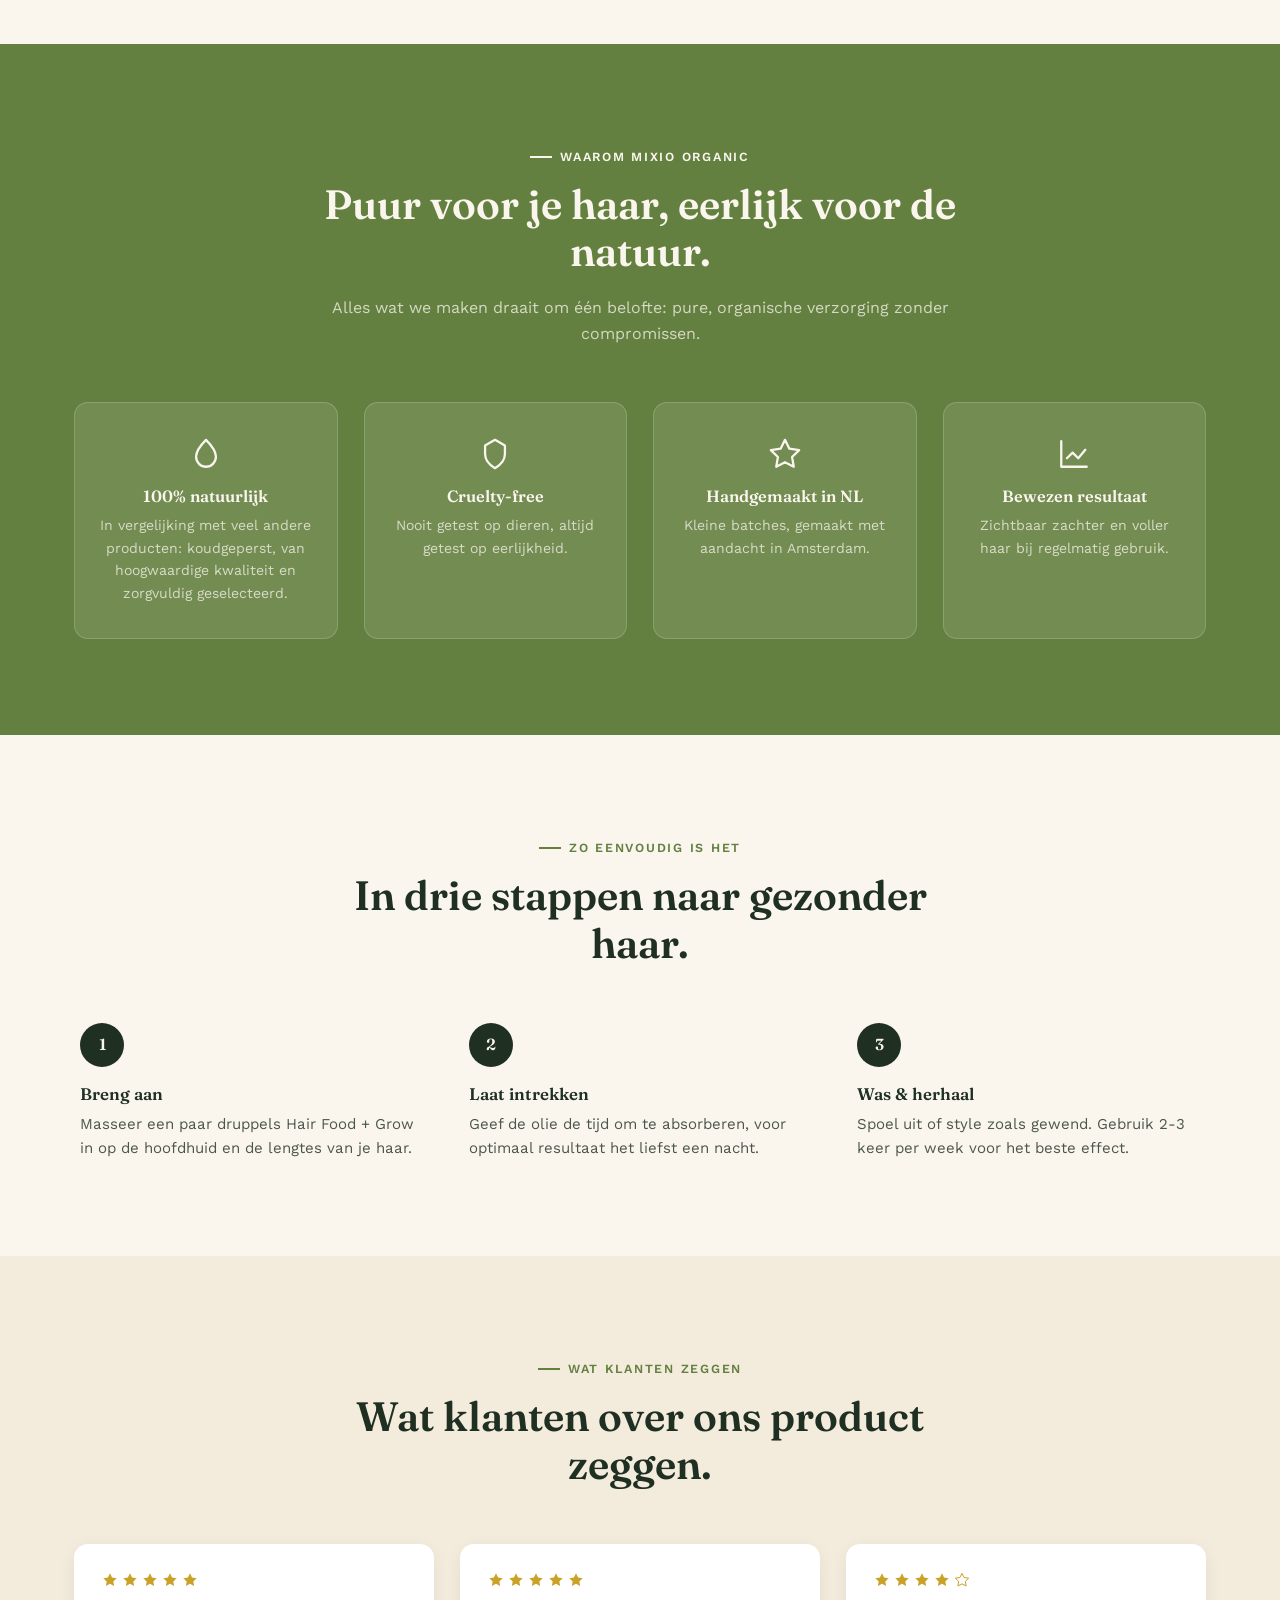
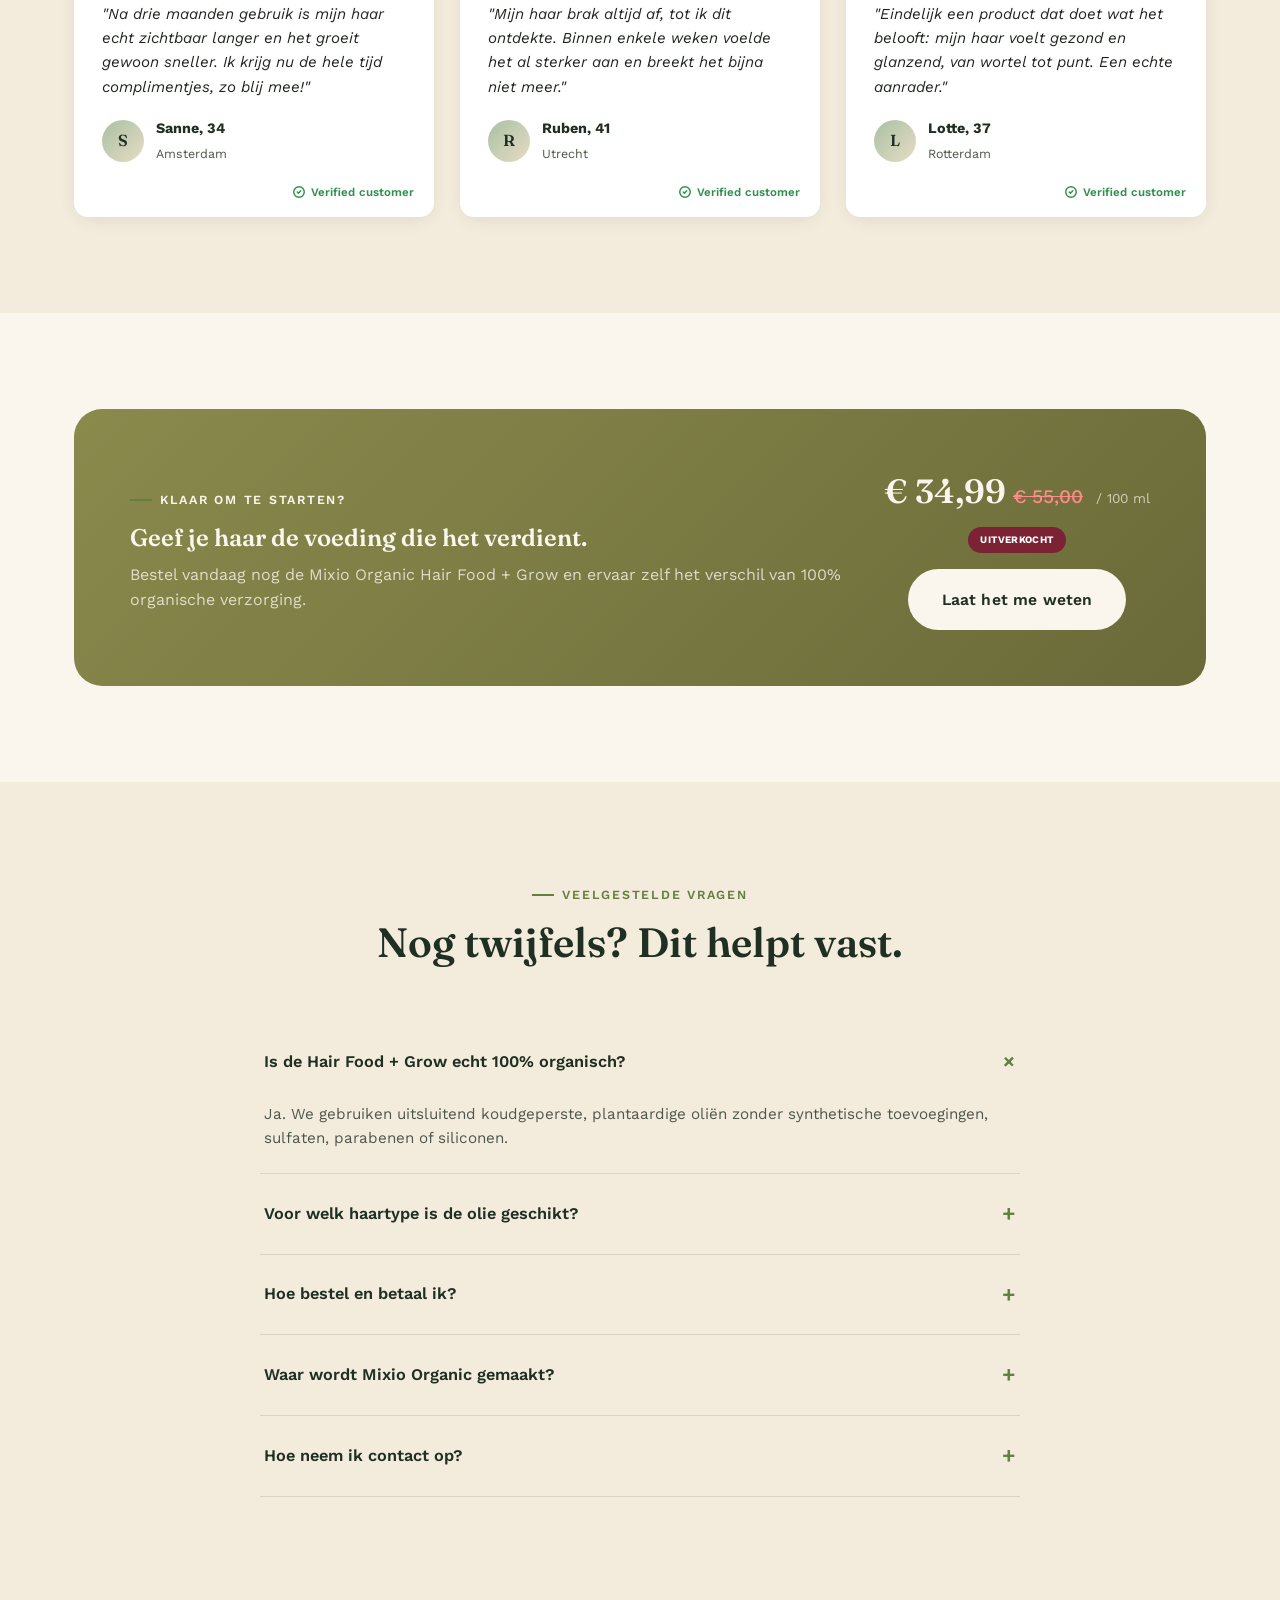
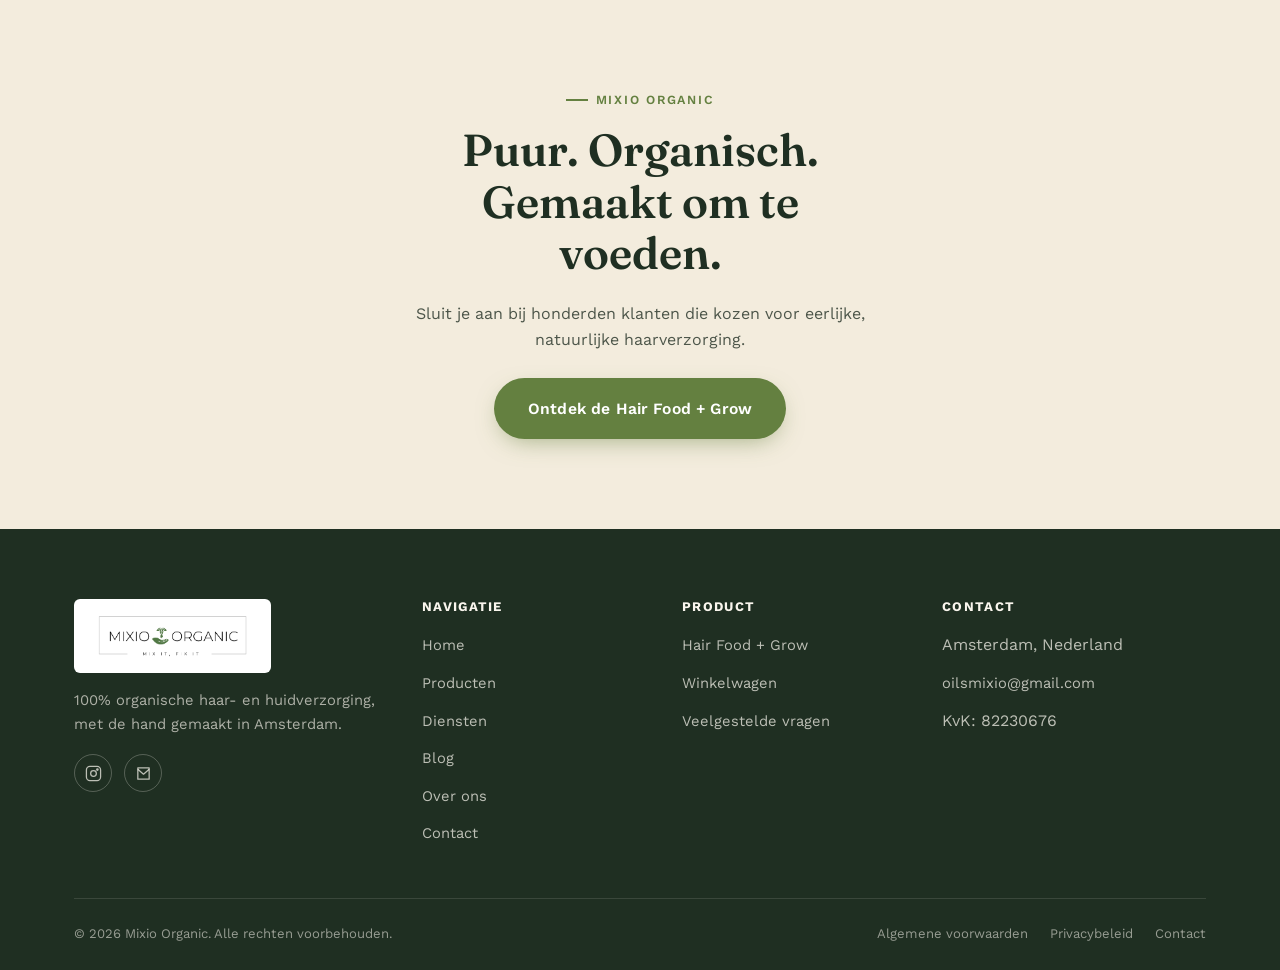
==== commit c54a048f: "Add a blog section - Markdown-based: posts live as .md files with simple front-matter   in blog/post" ====
--- a/index.html
+++ b/index.html
@@ -100,6 +100,7 @@
       <li><a href="index.html" class="active" data-en="Home">Home</a></li>
       <li><a href="producten.html" data-en="Products">Producten</a></li>
       <li><a href="diensten.html" data-en="Services">Diensten</a></li>
+      <li><a href="blog" data-en="Blog">Blog</a></li>
       <li><a href="contact.html" data-en="About &amp; Contact">Over ons &amp; Contact</a></li>
     </ul>
     <div class="nav-cta">
@@ -496,6 +497,7 @@
           <li><a href="index.html" data-en="Home">Home</a></li>
           <li><a href="producten.html" data-en="Products">Producten</a></li>
           <li><a href="diensten.html" data-en="Services">Diensten</a></li>
+          <li><a href="blog" data-en="Blog">Blog</a></li>
           <li><a href="contact.html" data-en="About us">Over ons</a></li>
           <li><a href="contact.html">Contact</a></li>
         </ul>
--- a/css/style.css
+++ b/css/style.css
@@ -1448,10 +1448,42 @@
 .legal-content{max-width:760px;margin:0 auto;}
 .legal-content h2{font-size:1.3rem;margin-top:44px;margin-bottom:14px;color:var(--forest-900);}
 .legal-content h2:first-child{margin-top:0;}
+.legal-content h3{font-size:1.08rem;margin-top:30px;margin-bottom:10px;color:var(--forest-900);}
 .legal-content p{margin-bottom:14px;color:var(--ink-soft);line-height:1.7;}
-.legal-content ul{margin:0 0 14px 20px;color:var(--ink-soft);line-height:1.7;}
+.legal-content ul,.legal-content ol{margin:0 0 14px 20px;color:var(--ink-soft);line-height:1.7;}
 .legal-content li{margin-bottom:6px;}
 .legal-content a{color:var(--terracotta-600);}
+.legal-content strong{color:var(--forest-900);}
+.legal-content img{width:100%;border-radius:var(--radius-md);margin:20px 0;}
+.legal-content blockquote{
+  margin:20px 0;
+  padding:4px 20px;
+  border-left:3px solid var(--terracotta-500);
+  color:var(--forest-800);
+  font-style:italic;
+}
+
+/* --- Blog --- */
+.blog-meta{font-size:.86rem;color:var(--ink-soft);margin-bottom:8px;}
+.blog-hero-img{width:100%;aspect-ratio:16/7;object-fit:cover;border-radius:var(--radius-lg);margin-bottom:36px;}
+.blog-grid{display:grid;grid-template-columns:repeat(3,1fr);gap:28px;}
+.blog-card{
+  display:flex;
+  flex-direction:column;
+  background:var(--white);
+  border-radius:var(--radius-md);
+  overflow:hidden;
+  box-shadow:var(--shadow-card);
+  transition:transform .2s ease;
+}
+.blog-card:hover{transform:translateY(-4px);}
+.blog-card img{width:100%;aspect-ratio:4/3;object-fit:cover;display:block;}
+.blog-card-body{padding:22px;display:flex;flex-direction:column;flex:1;}
+.blog-card-date{font-size:.78rem;color:var(--ink-soft);text-transform:uppercase;letter-spacing:.04em;margin-bottom:8px;}
+.blog-card h3{font-size:1.08rem;margin-bottom:8px;}
+.blog-card p{font-size:.92rem;color:var(--ink-soft);line-height:1.6;margin-bottom:16px;flex:1;}
+.blog-card .btn{align-self:flex-start;}
+@media (max-width:860px){.blog-grid{grid-template-columns:1fr;}}
 
 .map-placeholder{
   margin-top:32px;
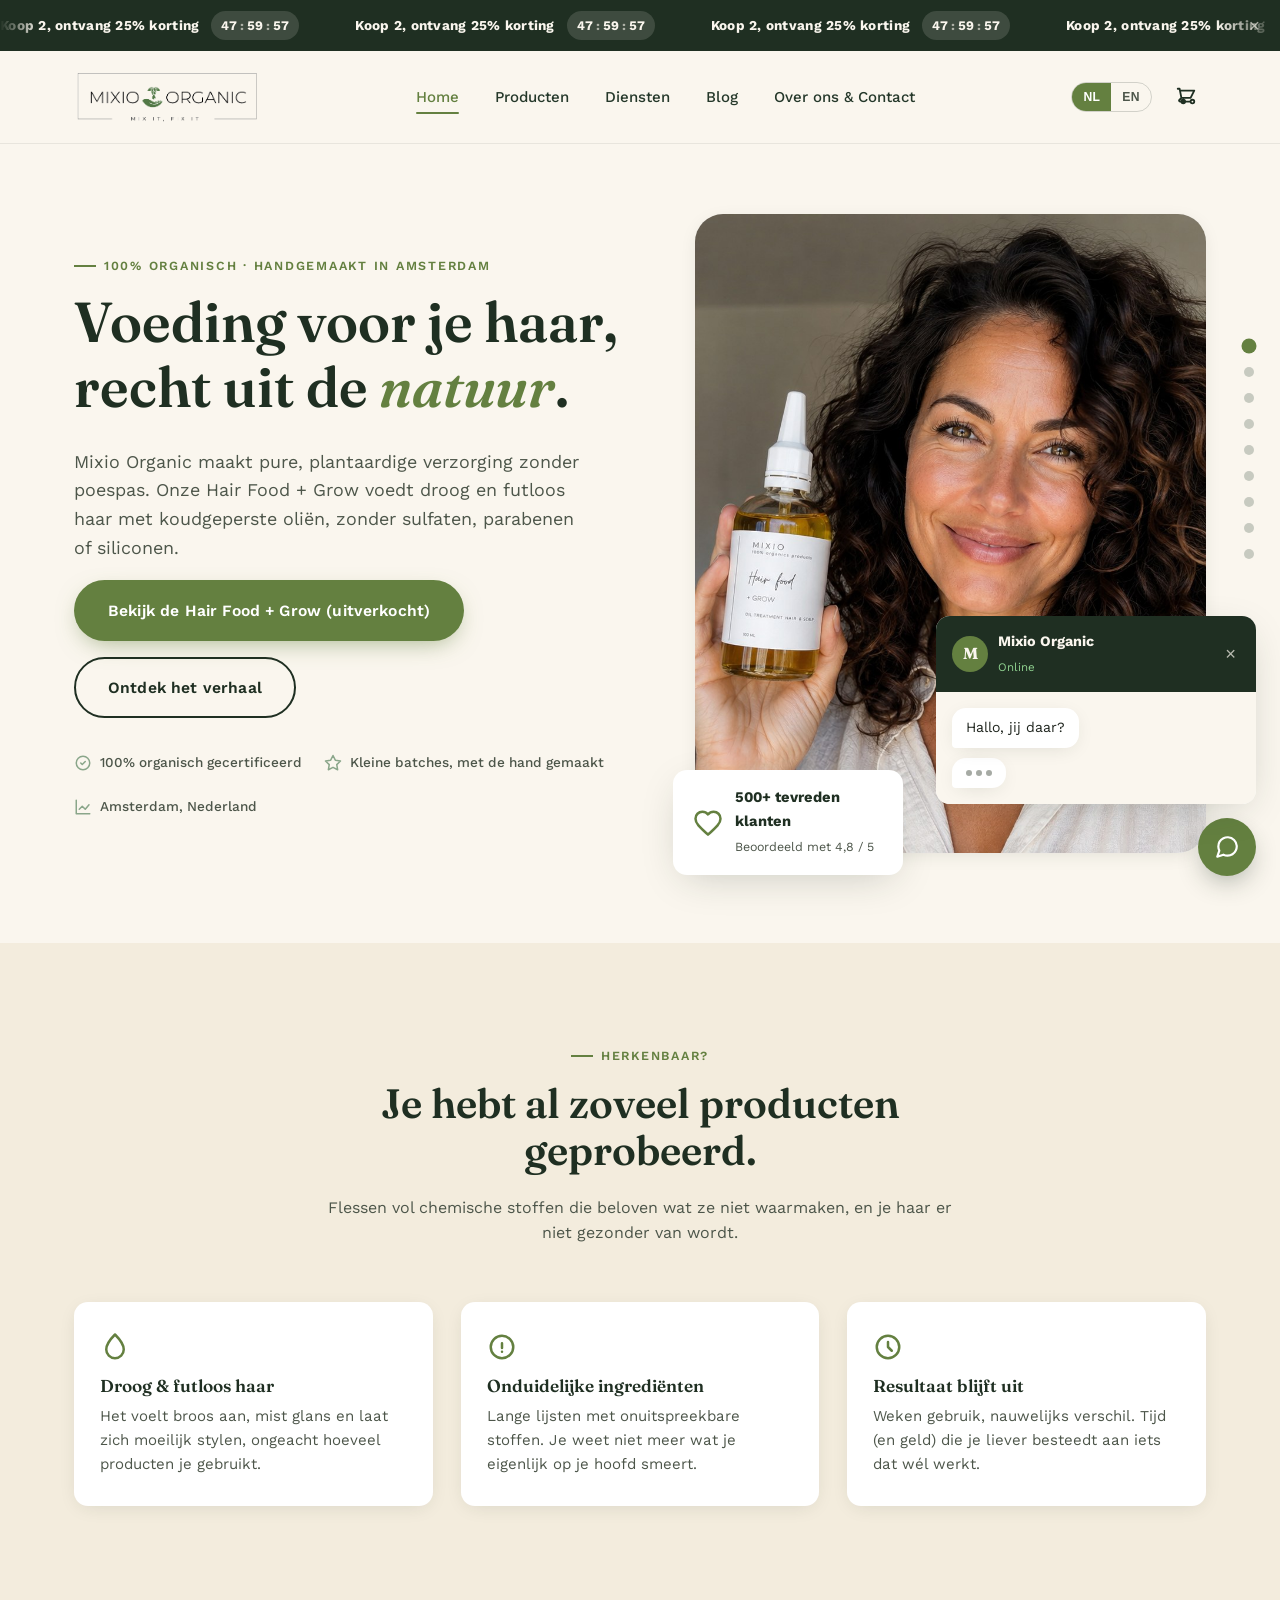
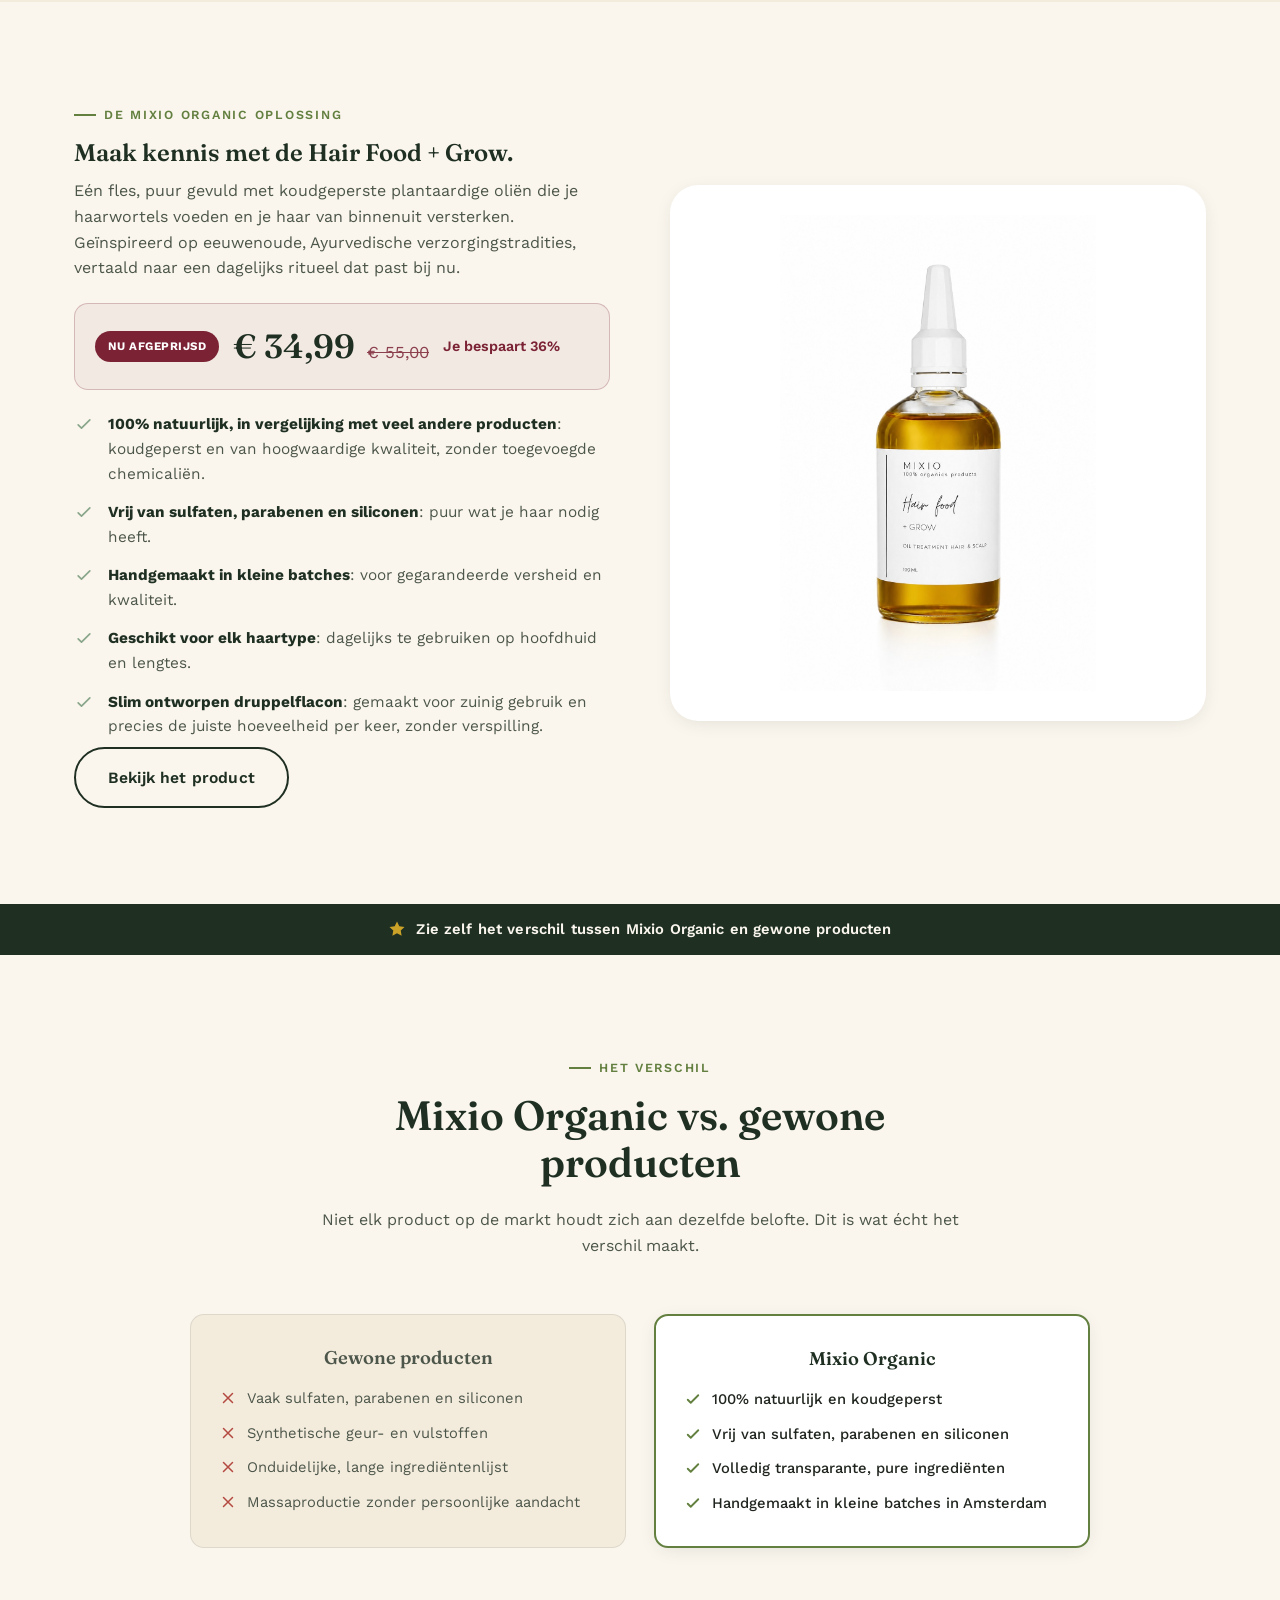
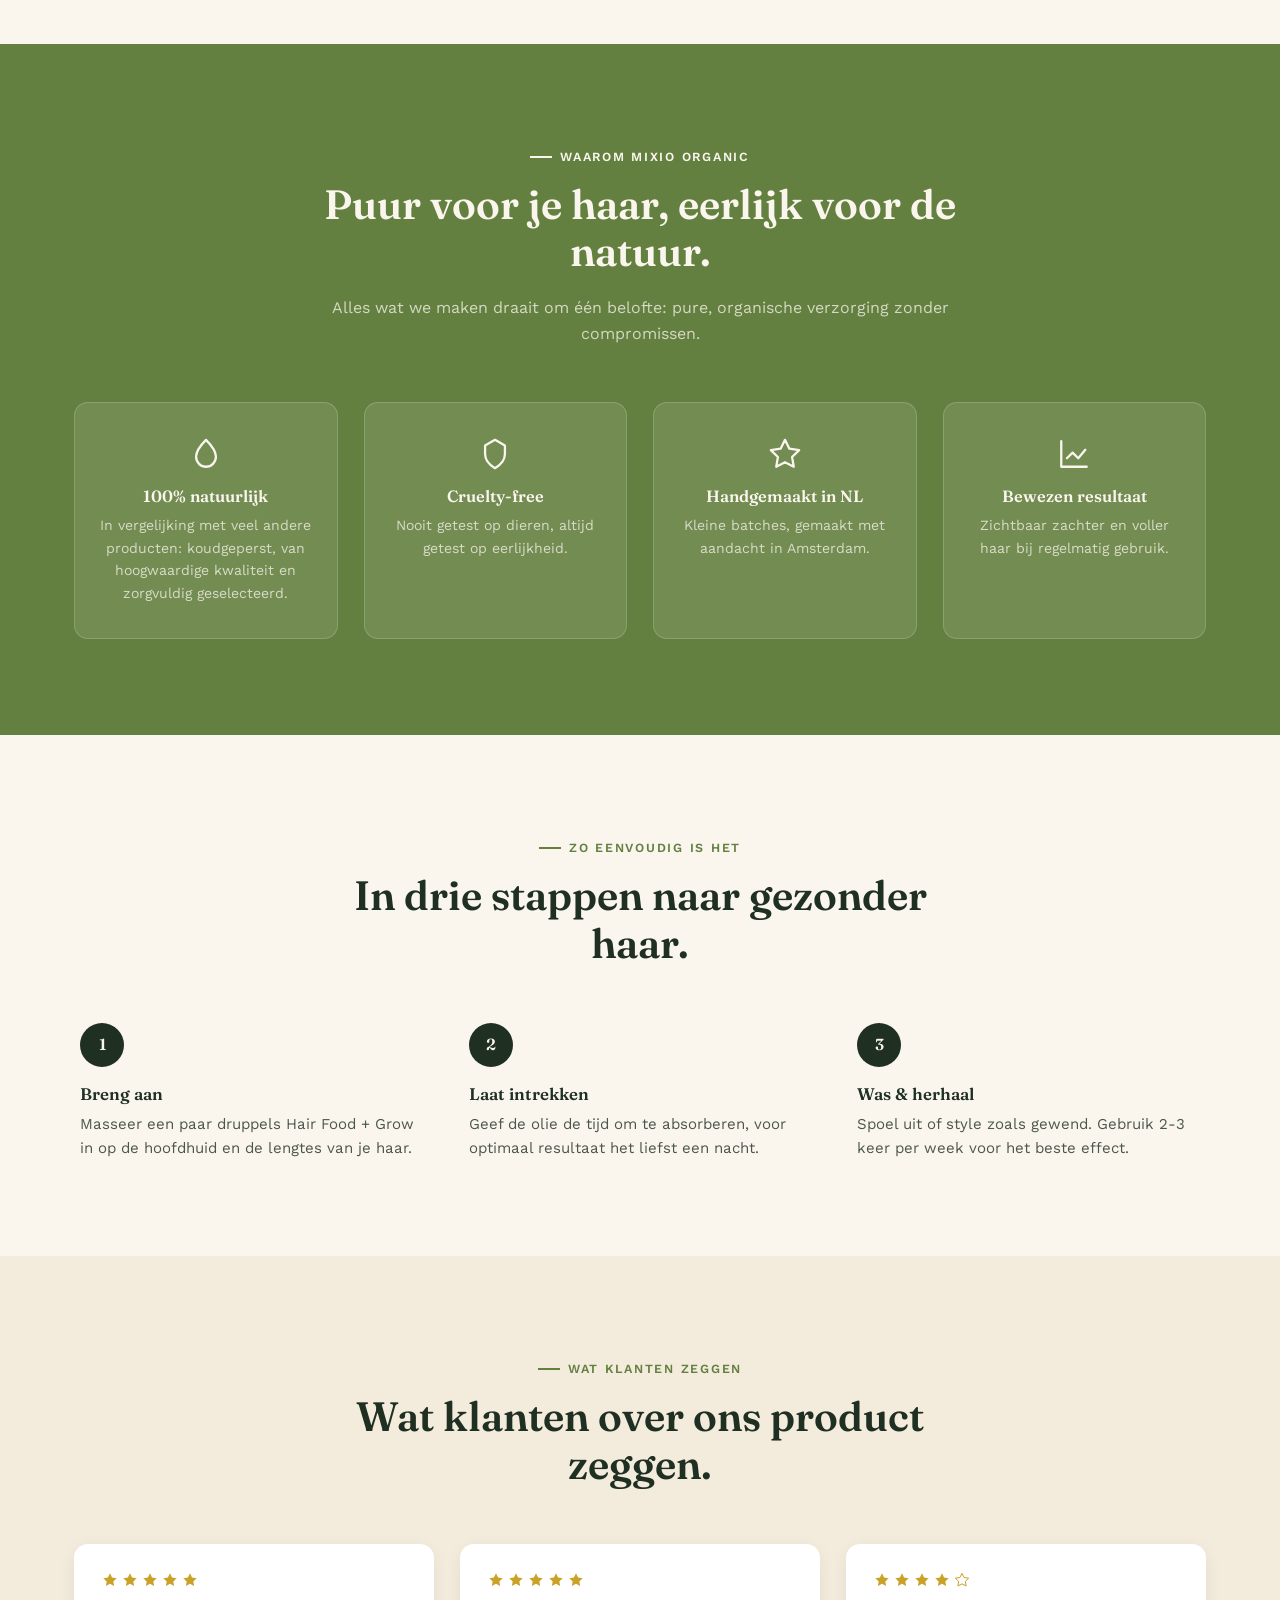
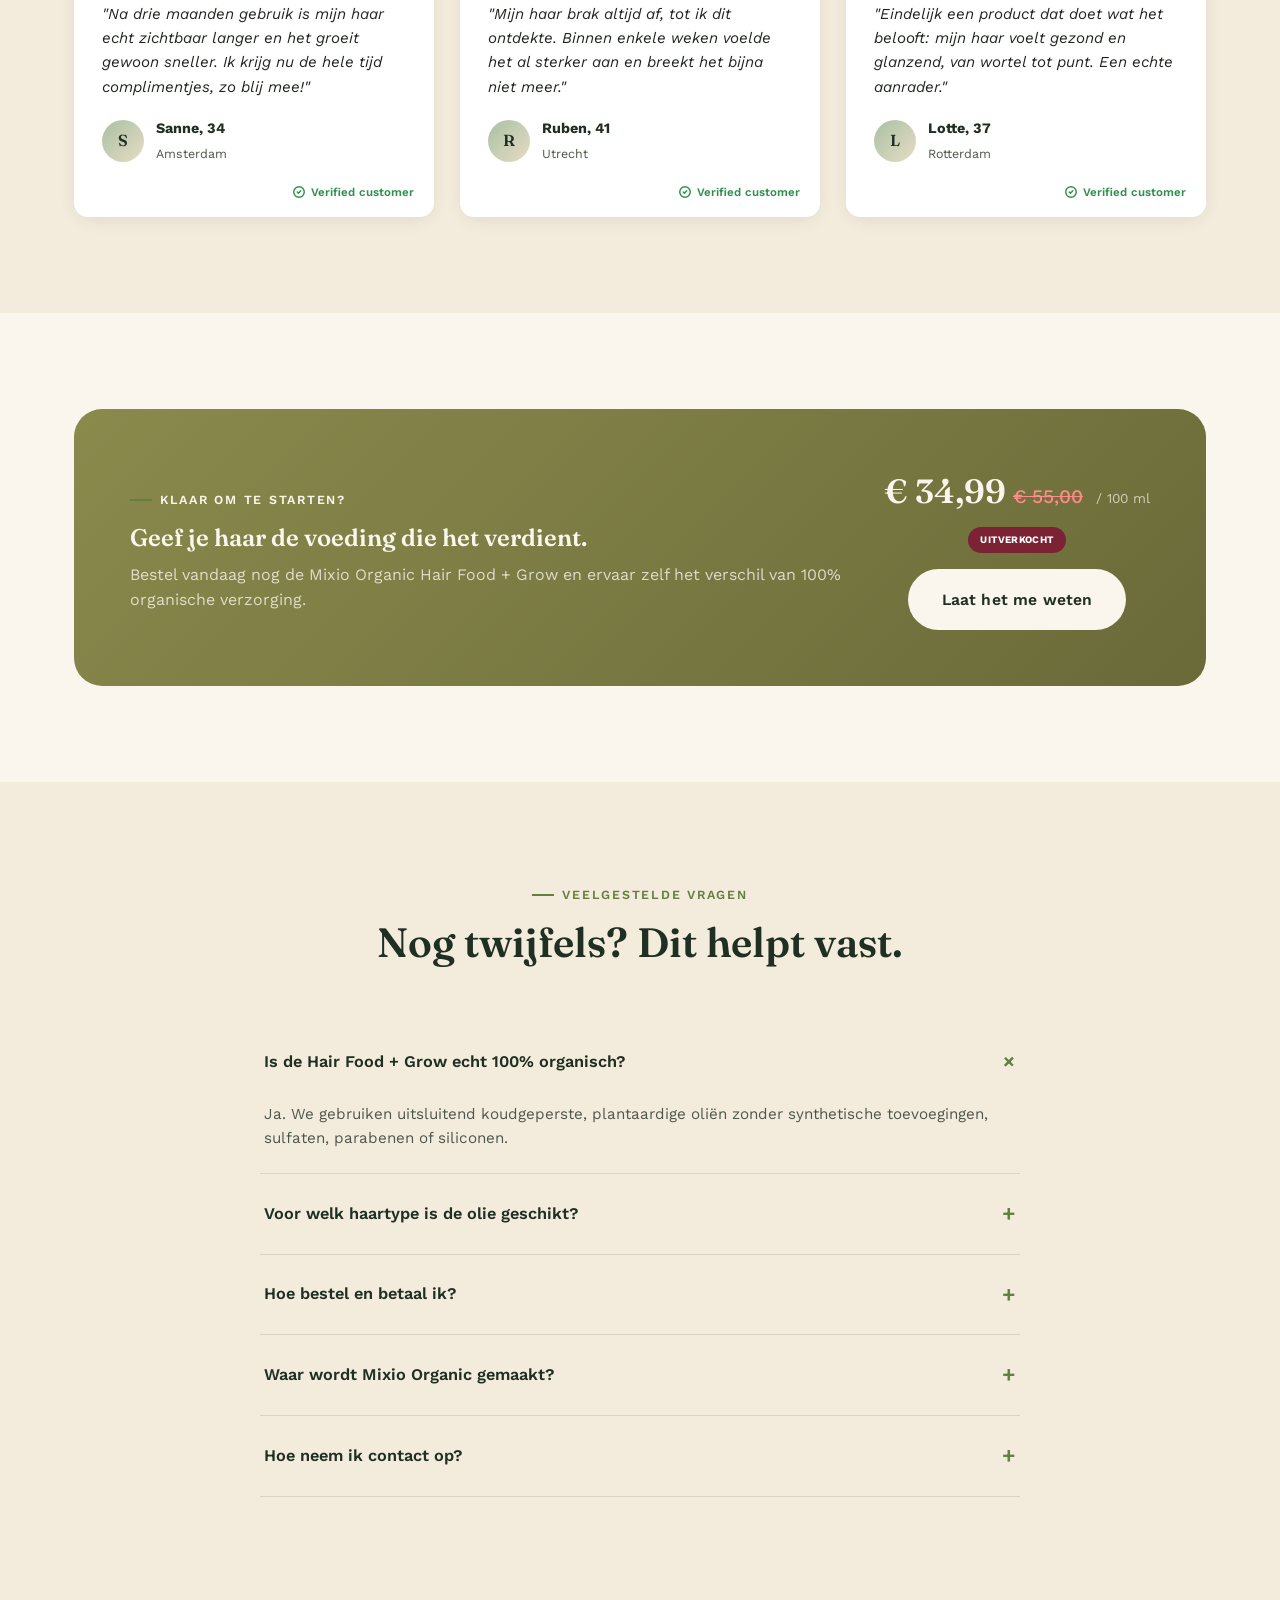
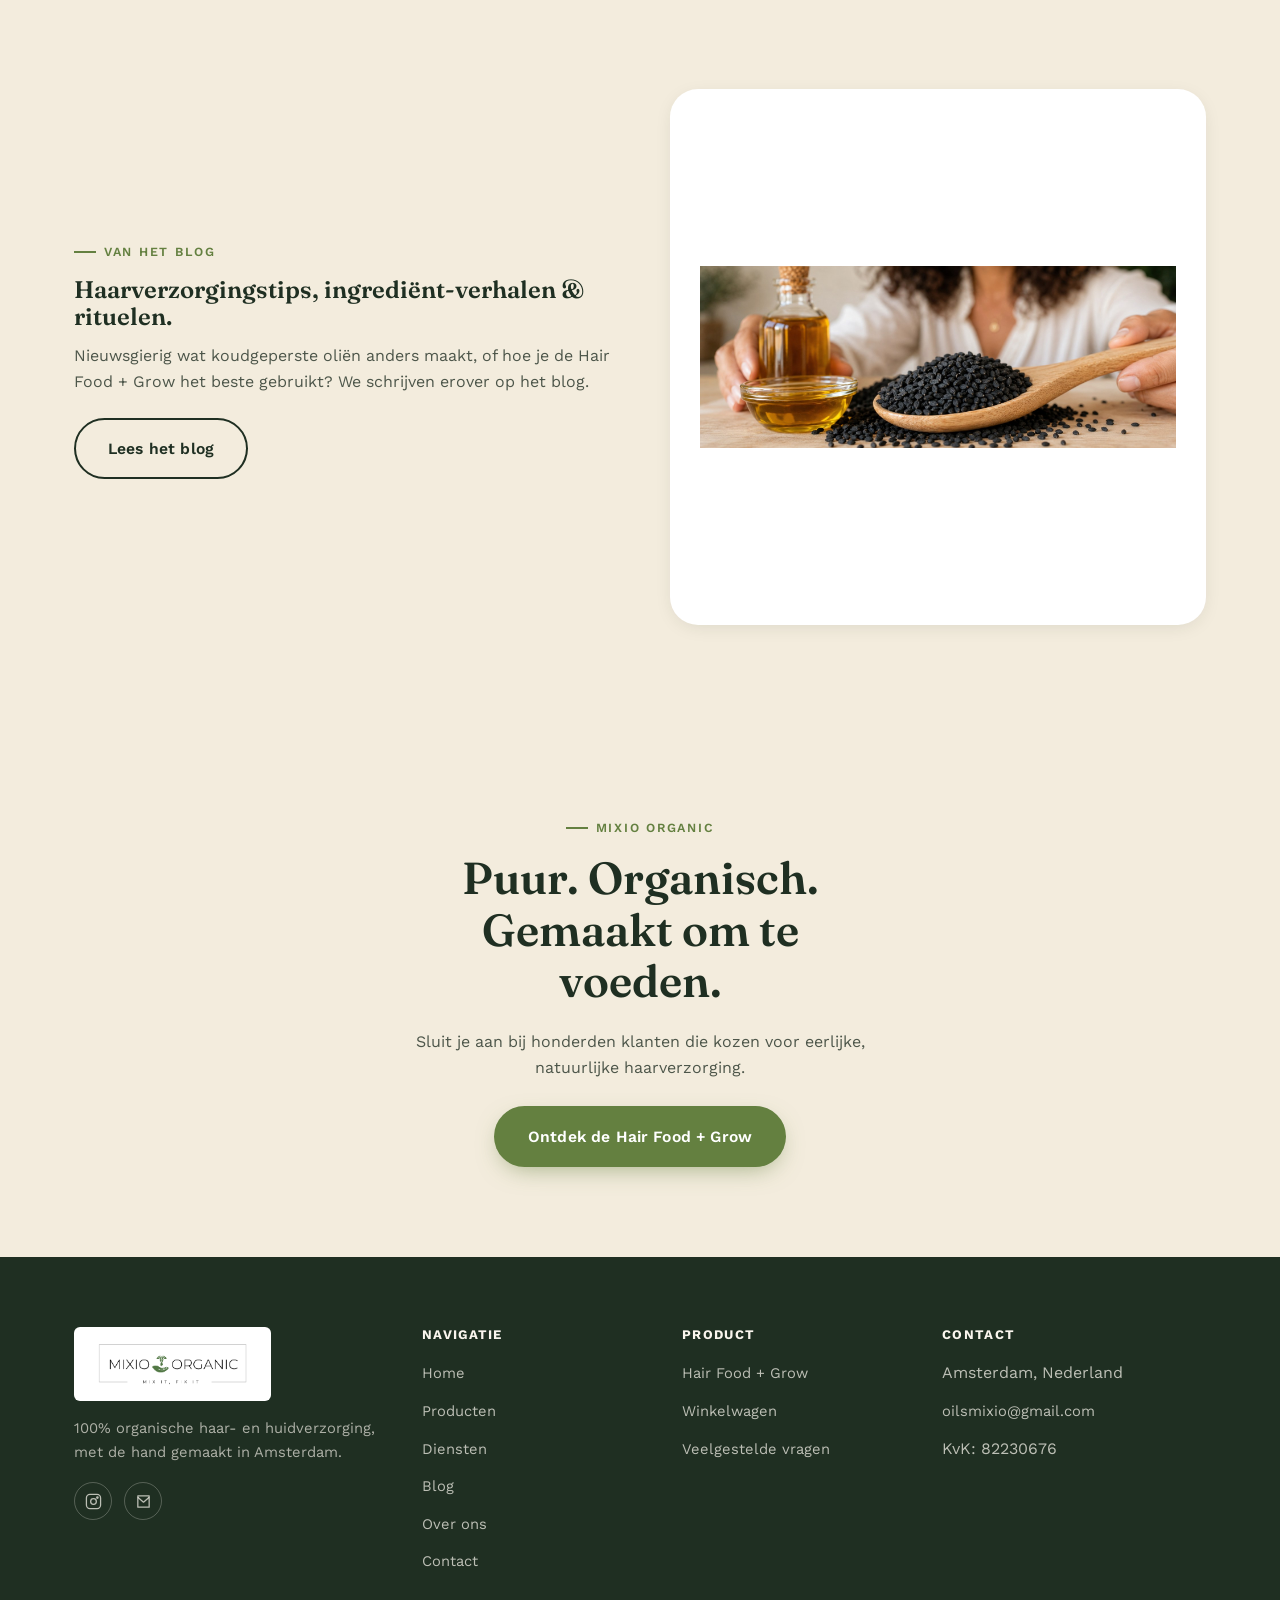
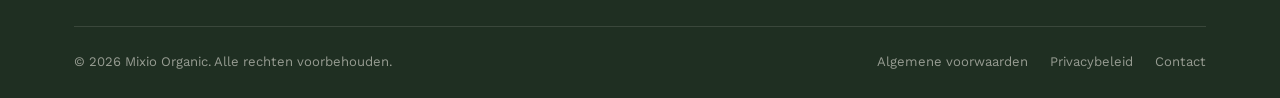
==== commit 51459826: "Add a blog banner to the homepage Split-layout section (image + text + CTA) between FAQ and the fina" ====
--- a/index.html
+++ b/index.html
@@ -463,6 +463,23 @@
     </div>
   </section>
 
+  <!-- ===================== 8B. BLOG BANNER ===================== -->
+  <section class="section section-cream2" id="blog-banner">
+    <div class="container split reverse">
+      <div class="split-visual reveal">
+        <div class="img-placeholder is-photo">
+          <img src="assets/img/blog-blackseed.jpg" alt="Zwartzaadolie, een van de ingrediënten in de Hair Food + Grow">
+        </div>
+      </div>
+      <div class="split-text reveal">
+        <span class="eyebrow" data-en="From the blog">Van het blog</span>
+        <h2 data-en="Hair care tips, ingredient stories &amp; rituals.">Haarverzorgingstips, ingrediënt-verhalen &amp; rituelen.</h2>
+        <p data-en="Curious what makes cold-pressed oils different, or how to use the Hair Food + Grow for the best result? We write about it on the blog.">Nieuwsgierig wat koudgeperste oliën anders maakt, of hoe je de Hair Food + Grow het beste gebruikt? We schrijven erover op het blog.</p>
+        <a href="blog" class="btn btn-outline" style="margin-top:8px;" data-en="Read the blog">Lees het blog</a>
+      </div>
+    </div>
+  </section>
+
   <!-- ===================== 9. FINAL CTA ===================== -->
   <section class="final-cta">
     <div class="container reveal">
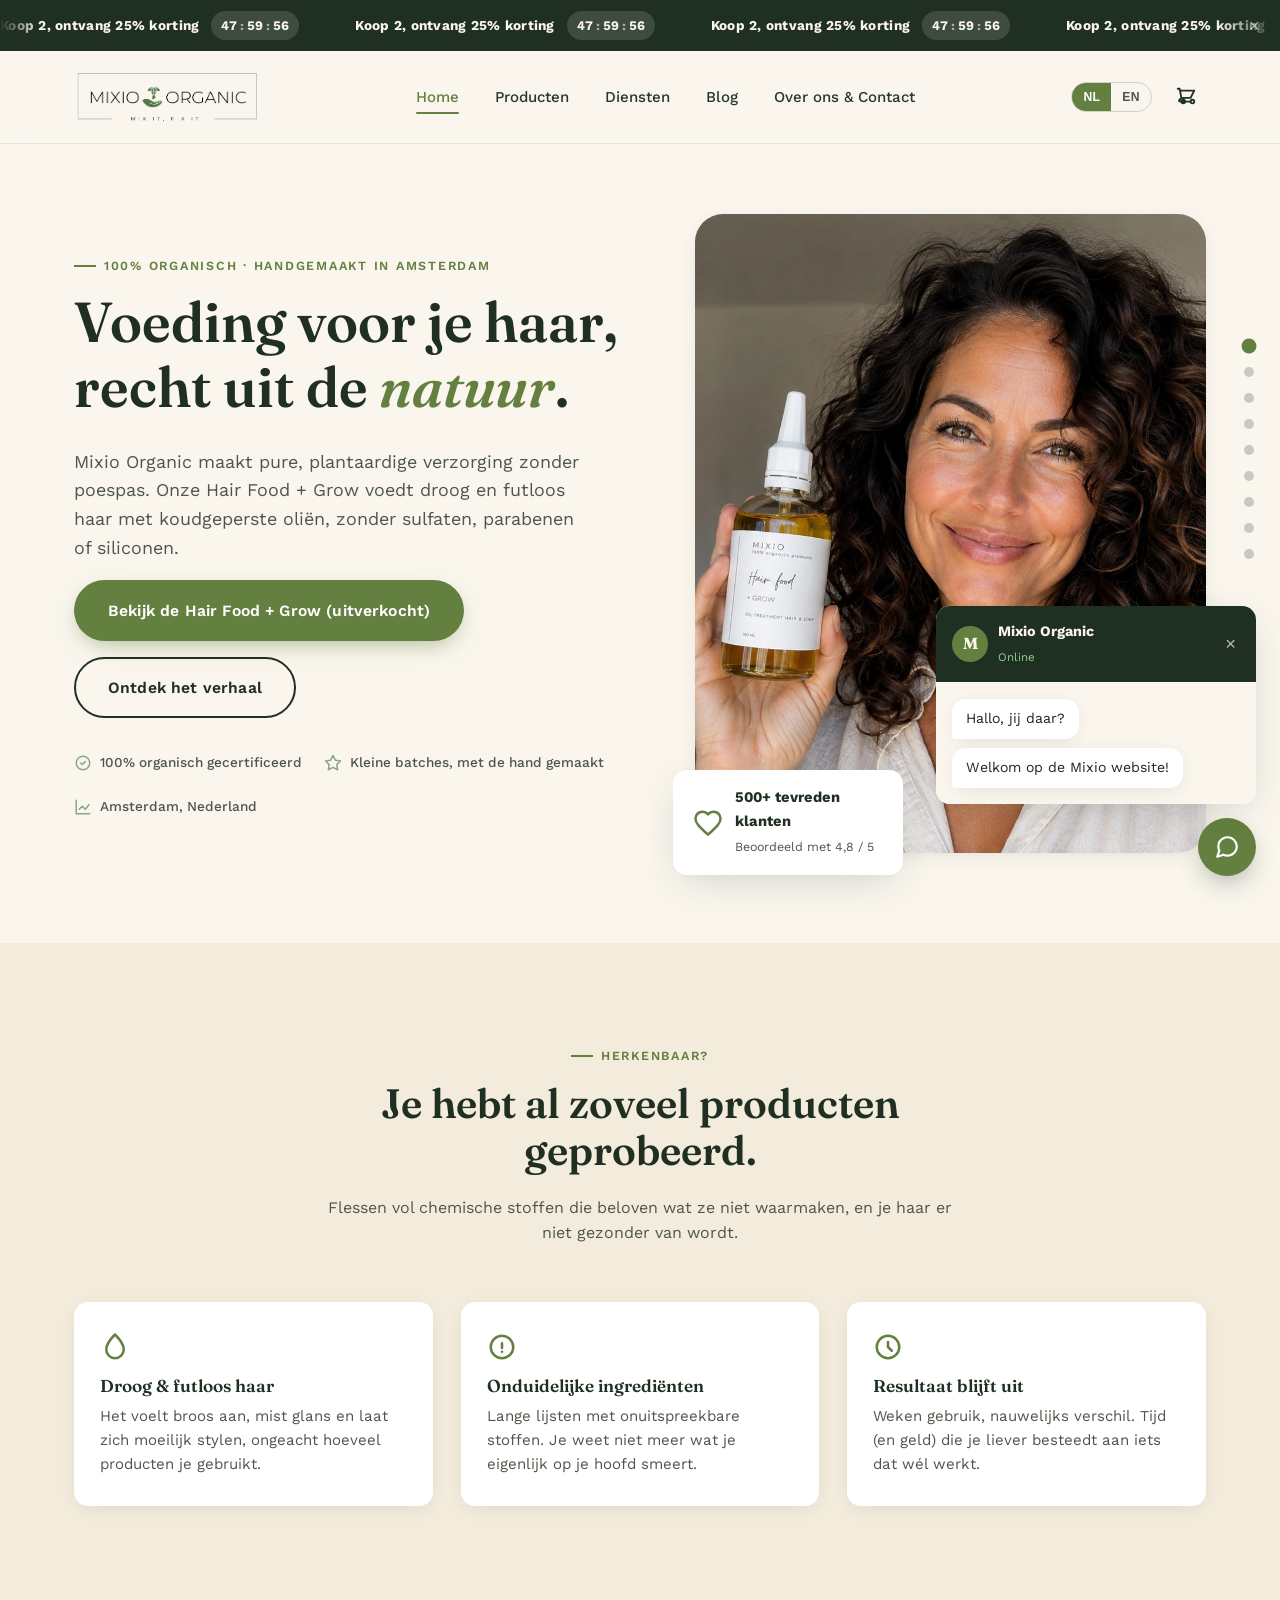
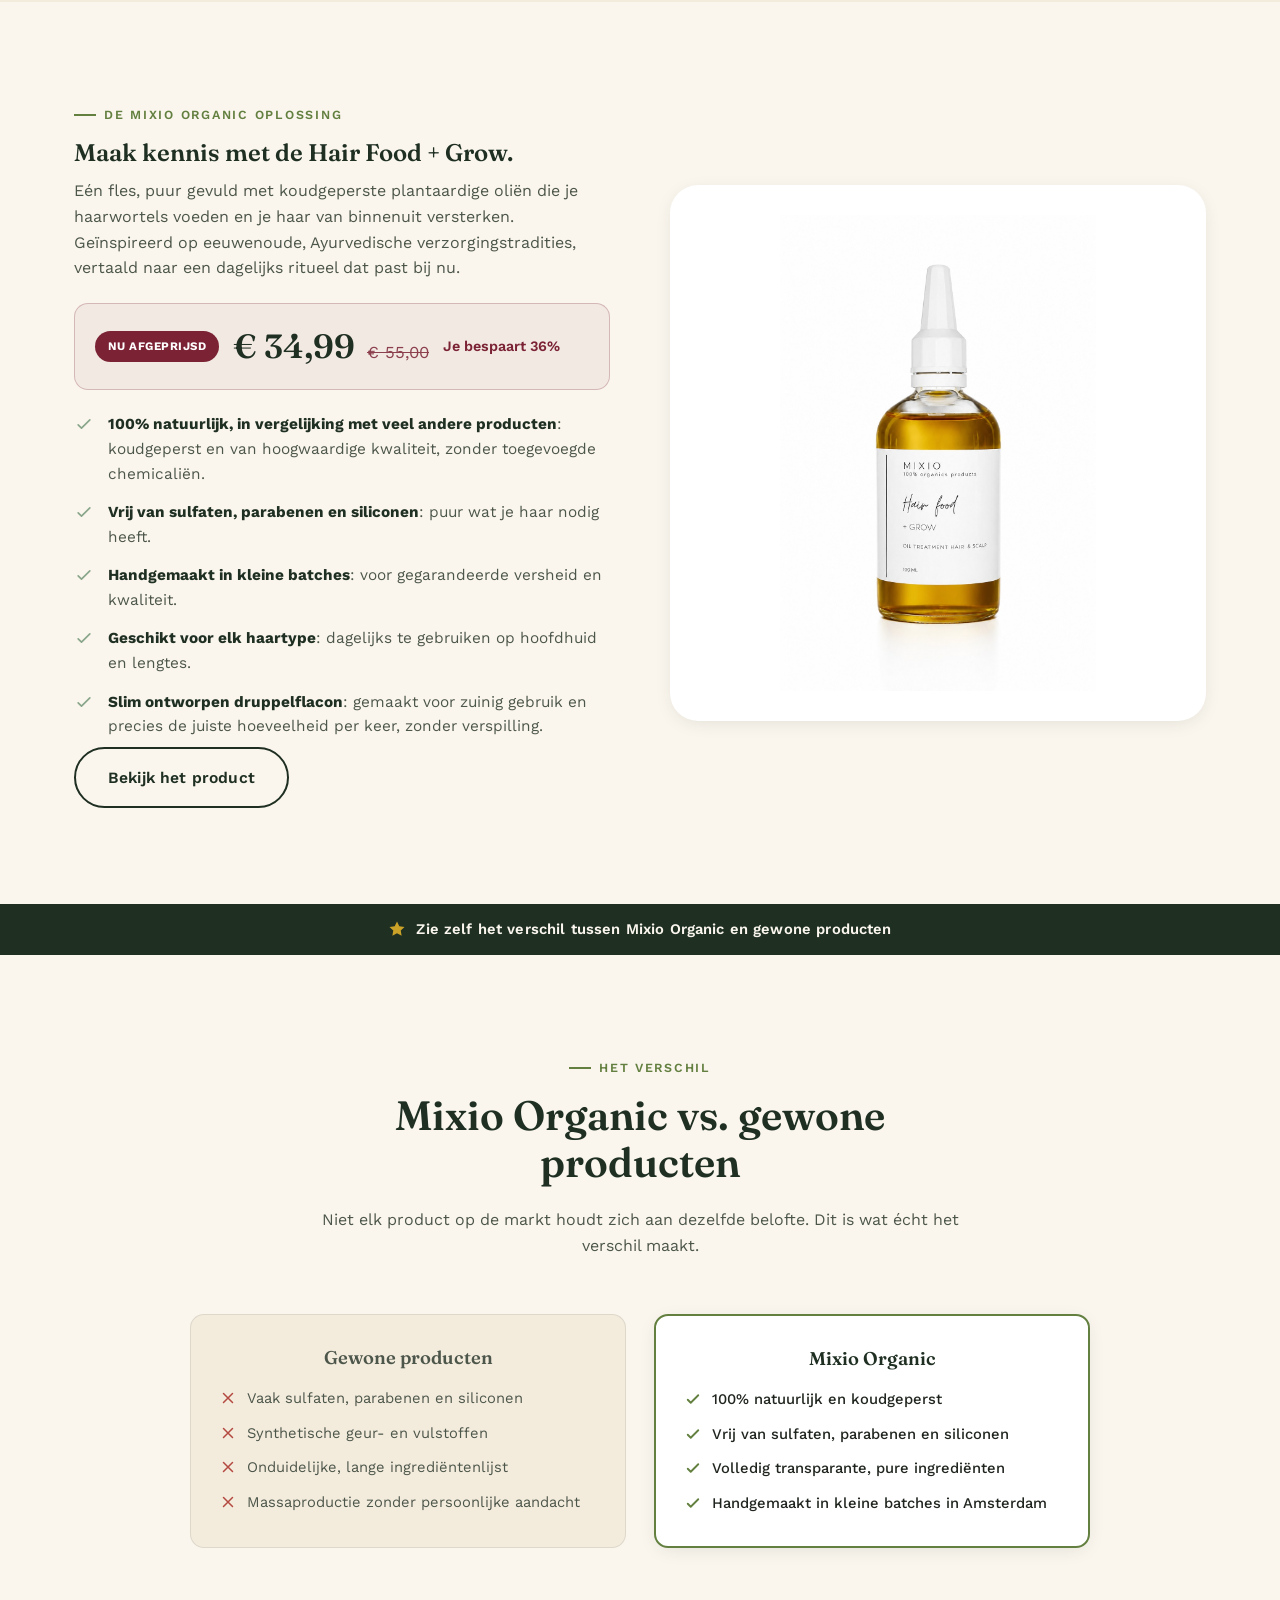
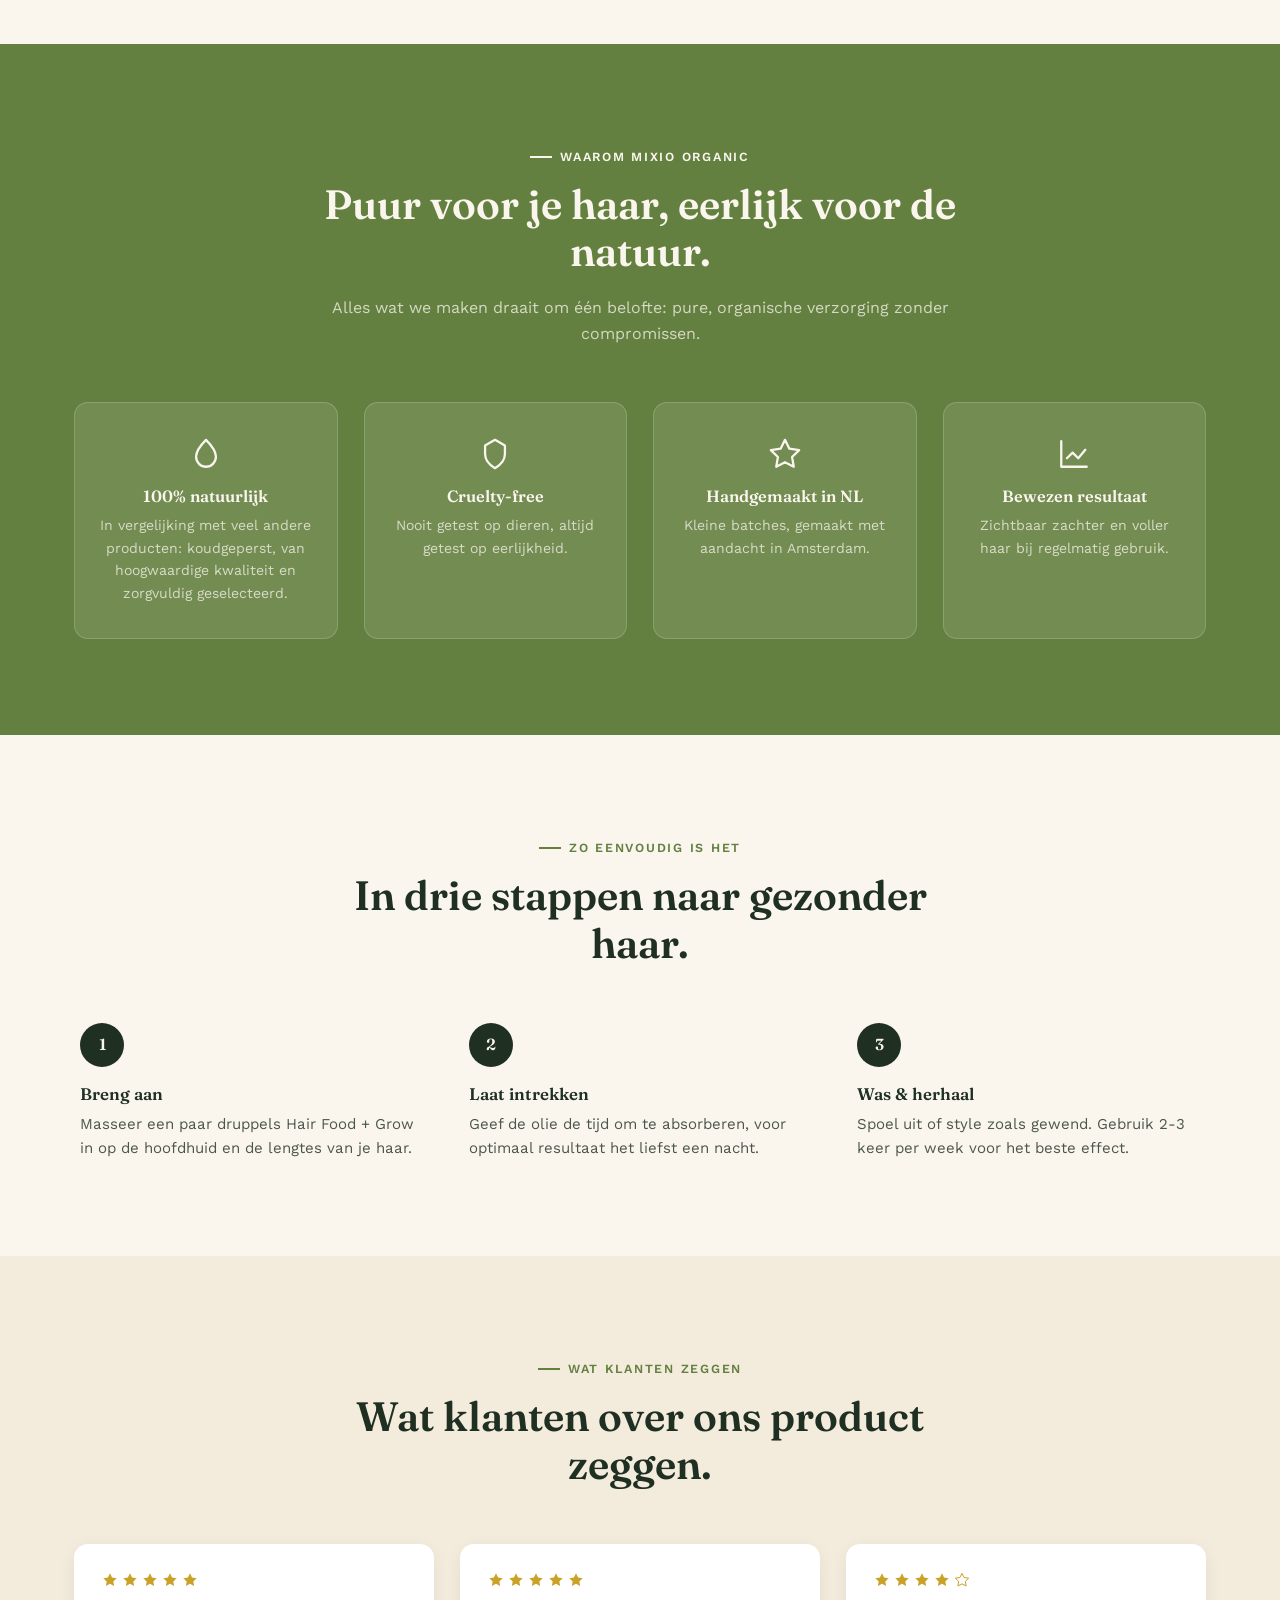
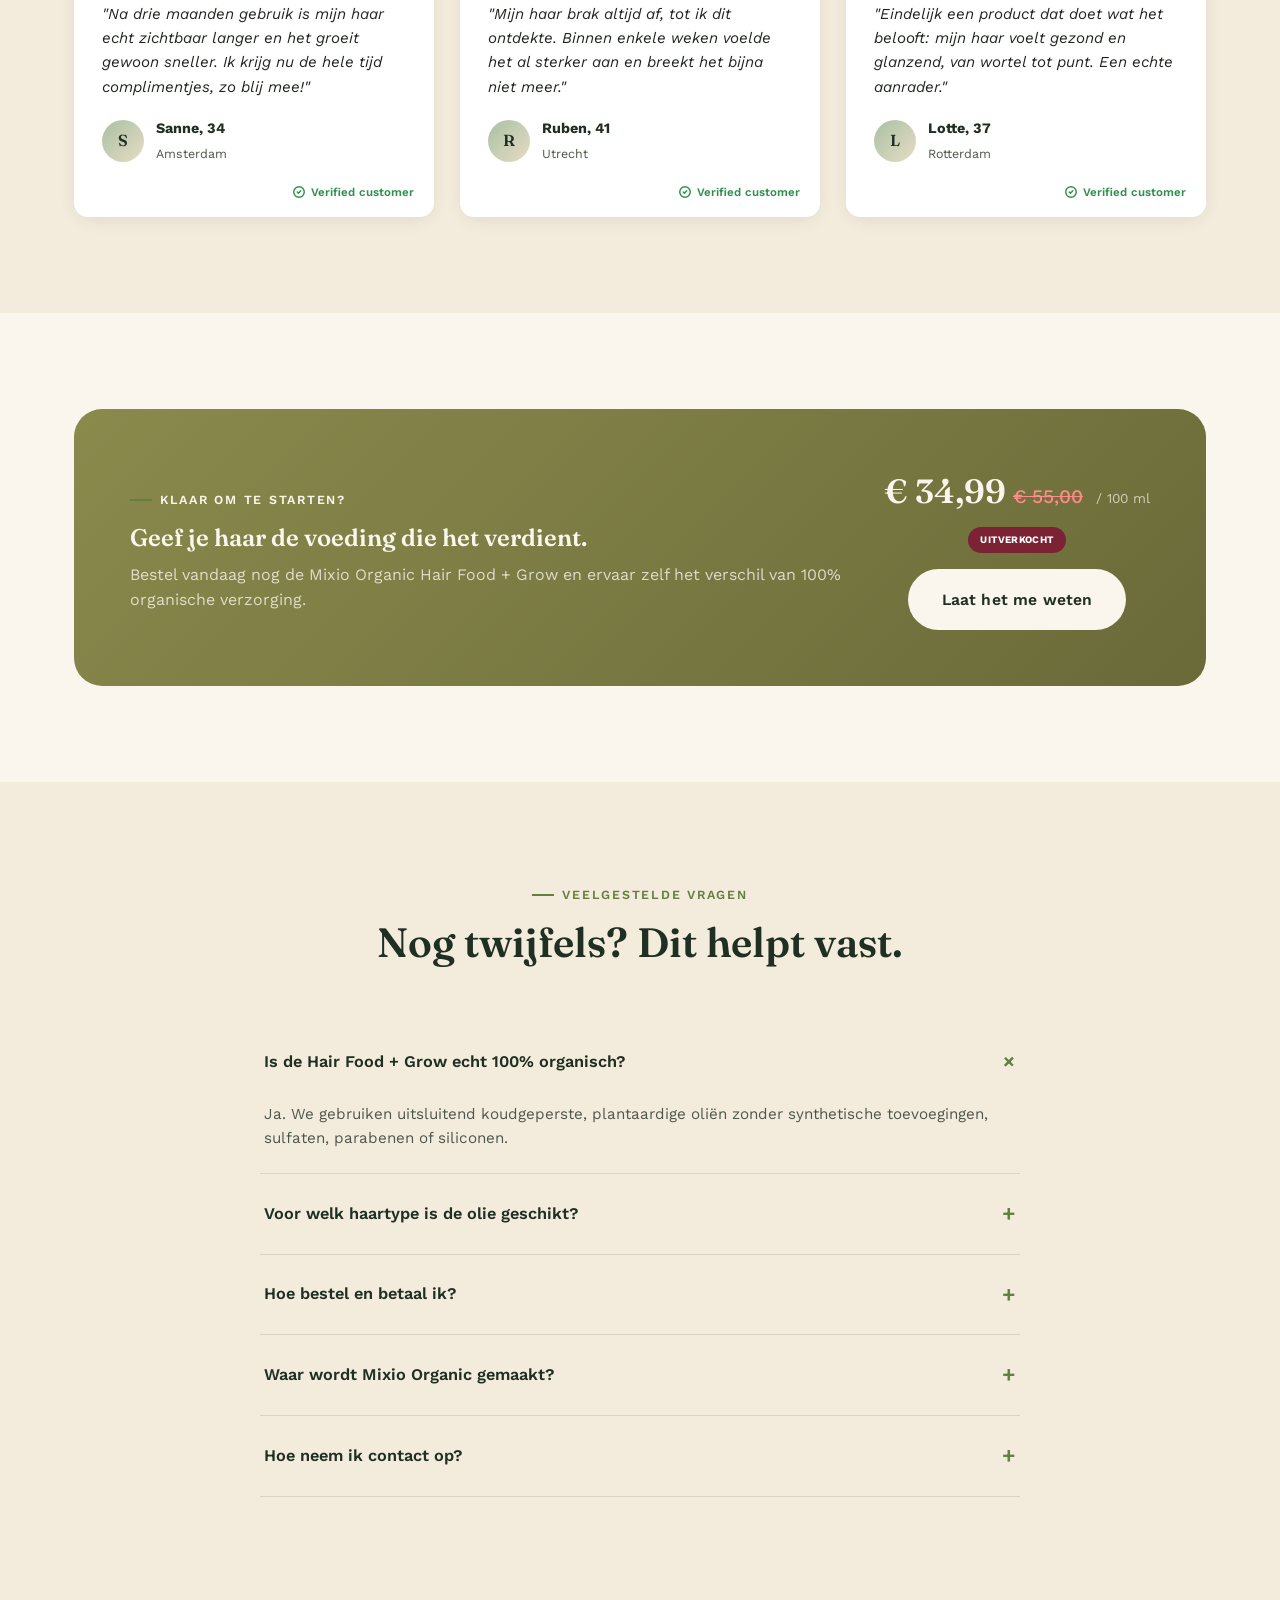
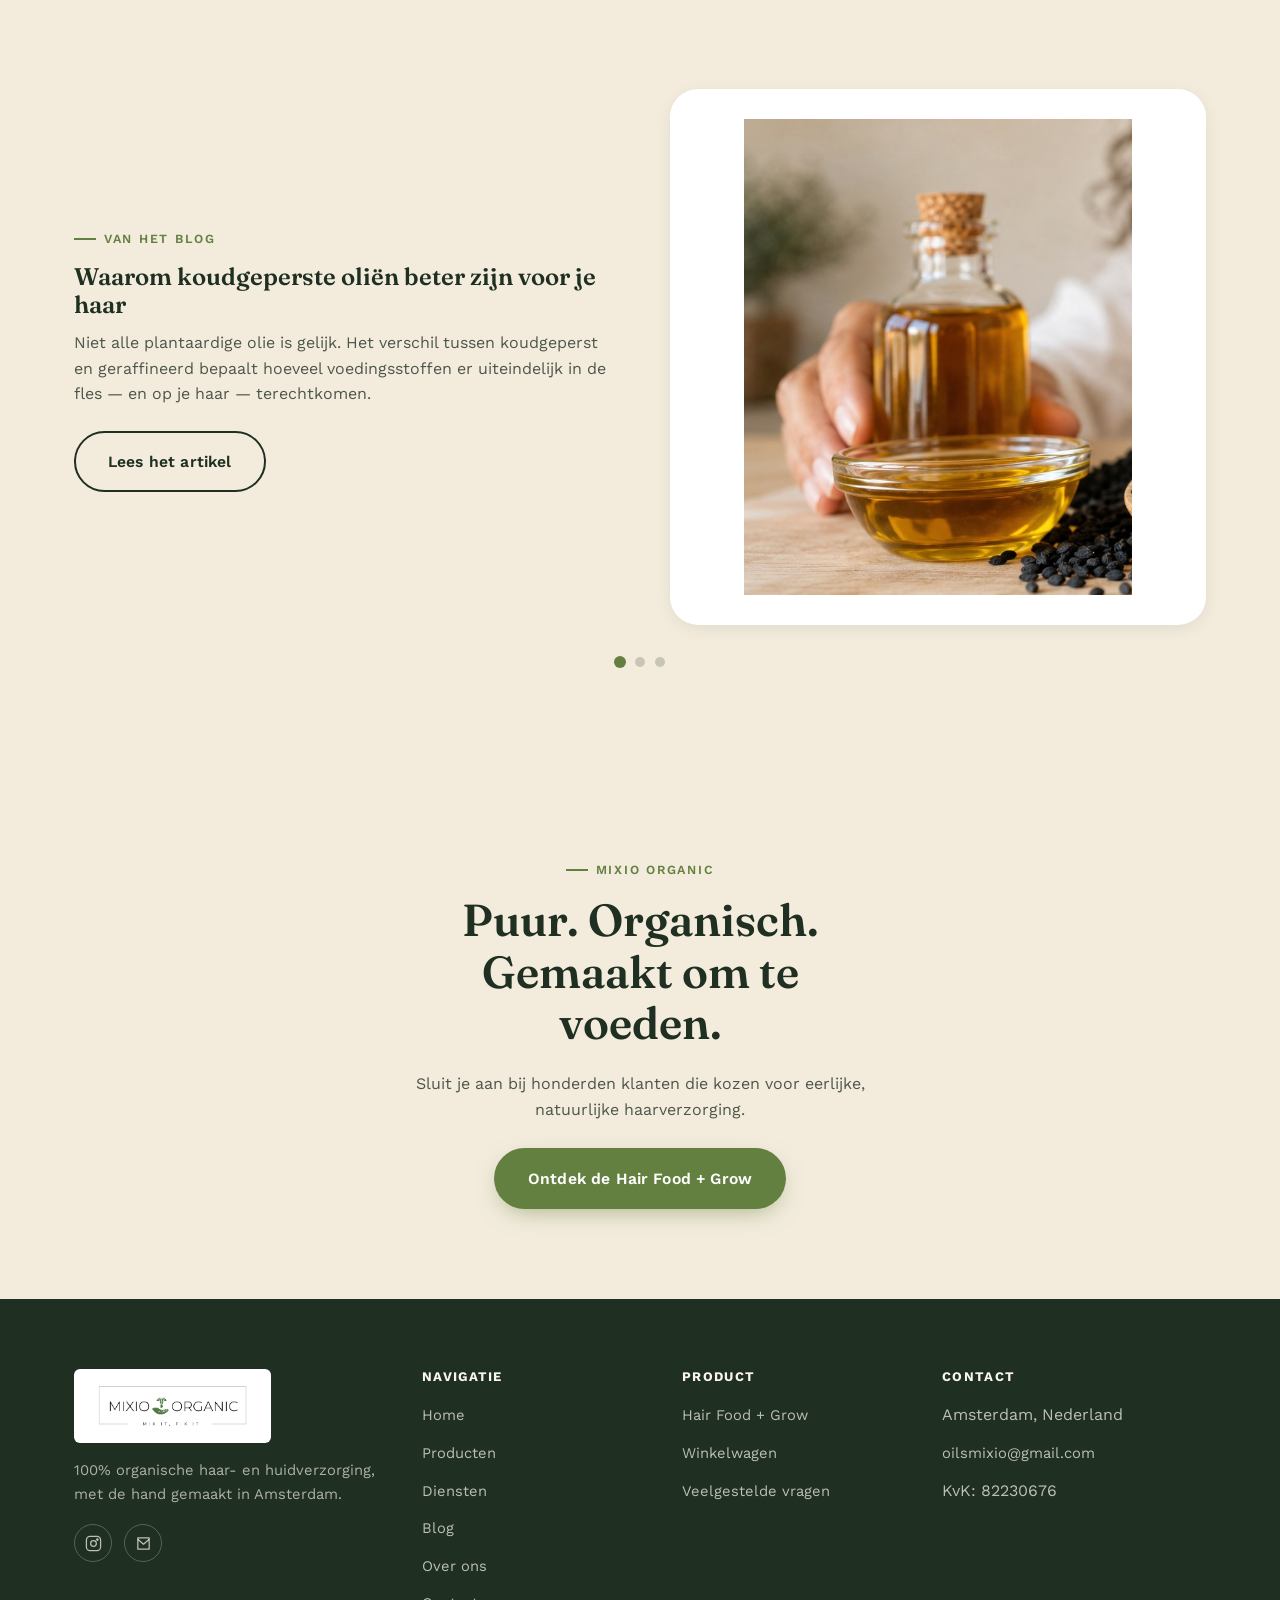
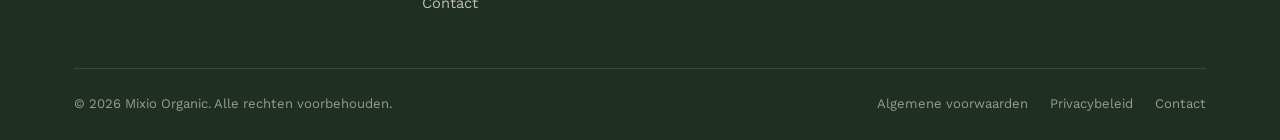
==== commit 7bd3d220: "Turn homepage blog banner into an auto-advancing slideshow Cycles through all 3 blog posts (image, t" ====
--- a/index.html
+++ b/index.html
@@ -463,19 +463,58 @@
     </div>
   </section>
 
-  <!-- ===================== 8B. BLOG BANNER ===================== -->
+  <!-- ===================== 8B. BLOG BANNER (slideshow) ===================== -->
   <section class="section section-cream2" id="blog-banner">
-    <div class="container split reverse">
-      <div class="split-visual reveal">
-        <div class="img-placeholder is-photo">
-          <img src="assets/img/blog-blackseed.jpg" alt="Zwartzaadolie, een van de ingrediënten in de Hair Food + Grow">
-        </div>
-      </div>
-      <div class="split-text reveal">
-        <span class="eyebrow" data-en="From the blog">Van het blog</span>
-        <h2 data-en="Hair care tips, ingredient stories &amp; rituals.">Haarverzorgingstips, ingrediënt-verhalen &amp; rituelen.</h2>
-        <p data-en="Curious what makes cold-pressed oils different, or how to use the Hair Food + Grow for the best result? We write about it on the blog.">Nieuwsgierig wat koudgeperste oliën anders maakt, of hoe je de Hair Food + Grow het beste gebruikt? We schrijven erover op het blog.</p>
-        <a href="blog" class="btn btn-outline" style="margin-top:8px;" data-en="Read the blog">Lees het blog</a>
+    <div class="container">
+      <div class="blog-slideshow reveal" id="blogSlideshow">
+
+        <div class="blog-slide split reverse is-active" data-slide>
+          <div class="split-visual">
+            <div class="img-placeholder is-photo blog-slide-img">
+              <img src="assets/img/blog-koudgeperst.jpg" alt="Koudgeperste olie en de hand die de fles vasthoudt">
+            </div>
+          </div>
+          <div class="split-text">
+            <span class="eyebrow" data-en="From the blog">Van het blog</span>
+            <h2 data-en="Why cold-pressed oils are better for your hair">Waarom koudgeperste oliën beter zijn voor je haar</h2>
+            <p data-en="Not all plant oil is equal. The difference between cold-pressed and refined determines how many nutrients actually end up in the bottle — and on your hair.">Niet alle plantaardige olie is gelijk. Het verschil tussen koudgeperst en geraffineerd bepaalt hoeveel voedingsstoffen er uiteindelijk in de fles — en op je haar — terechtkomen.</p>
+            <a href="blog/koudgeperste-olien" class="btn btn-outline" style="margin-top:8px;" data-en="Read the article">Lees het artikel</a>
+          </div>
+        </div>
+
+        <div class="blog-slide split reverse" data-slide>
+          <div class="split-visual">
+            <div class="img-placeholder is-photo blog-slide-img">
+              <img src="assets/img/hero-lifestyle.jpg" alt="Hair Food + Grow aanbrengen">
+            </div>
+          </div>
+          <div class="split-text">
+            <span class="eyebrow" data-en="From the blog">Van het blog</span>
+            <h2 data-en="How to use the Hair Food + Grow for the best result">Zo gebruik je de Hair Food + Grow voor het beste resultaat</h2>
+            <p data-en="A few drops, the right technique and a little patience — that's all you need. This routine gets the most out of every bottle.">Een paar druppels, de juiste techniek en wat geduld — meer heb je niet nodig. Deze routine haalt het meeste uit elke fles.</p>
+            <a href="blog/hoe-gebruik-je-hair-food-grow" class="btn btn-outline" style="margin-top:8px;" data-en="Read the article">Lees het artikel</a>
+          </div>
+        </div>
+
+        <div class="blog-slide split reverse" data-slide>
+          <div class="split-visual">
+            <div class="img-placeholder is-photo blog-slide-img">
+              <img src="assets/img/blog-blackseed.jpg" alt="Zwartzaadolie, een van de ingrediënten in de Hair Food + Grow">
+            </div>
+          </div>
+          <div class="split-text">
+            <span class="eyebrow" data-en="From the blog">Van het blog</span>
+            <h2 data-en="Ingredient spotlight — black seed oil">Ingrediënt uitgelicht — zwartzaadolie</h2>
+            <p data-en="Black seed oil (Nigella Sativa) has been used in traditional care for centuries. What makes this oil so beloved, and what does it actually do for your scalp?">Zwartzaadolie (Nigella Sativa) wordt al eeuwenlang gebruikt in traditionele verzorging. Wat maakt deze olie zo geliefd, en wat doet 'm precies voor je hoofdhuid?</p>
+            <a href="blog/ingredient-zwartzaadolie" class="btn btn-outline" style="margin-top:8px;" data-en="Read the article">Lees het artikel</a>
+          </div>
+        </div>
+
+        <div class="blog-slideshow-dots" id="blogSlideDots">
+          <button type="button" class="is-active" data-dot="0" aria-label="Slide 1"></button>
+          <button type="button" data-dot="1" aria-label="Slide 2"></button>
+          <button type="button" data-dot="2" aria-label="Slide 3"></button>
+        </div>
       </div>
     </div>
   </section>
--- a/css/style.css
+++ b/css/style.css
@@ -537,6 +537,24 @@
 }
 .split.reverse .split-visual{order:2;}
 .split .img-placeholder{aspect-ratio:1/1;}
+
+/* --- Blog slideshow (homepage) --- */
+.blog-slideshow{position:relative;}
+.blog-slide{display:none;}
+.blog-slide.is-active{display:grid;animation:blogSlideFade .5s ease;}
+@keyframes blogSlideFade{from{opacity:0;}to{opacity:1;}}
+.blog-slide-img{aspect-ratio:4/3;}
+.blog-slideshow-dots{display:flex;justify-content:center;gap:10px;margin-top:32px;}
+.blog-slideshow-dots button{
+  width:10px;height:10px;
+  border-radius:999px;
+  border:none;
+  background:rgba(31,47,34,0.2);
+  cursor:pointer;
+  padding:0;
+  transition:background .2s ease,transform .2s ease;
+}
+.blog-slideshow-dots button.is-active{background:var(--terracotta-500);transform:scale(1.2);}
 .solution-price-callout{
   display:flex;
   align-items:center;
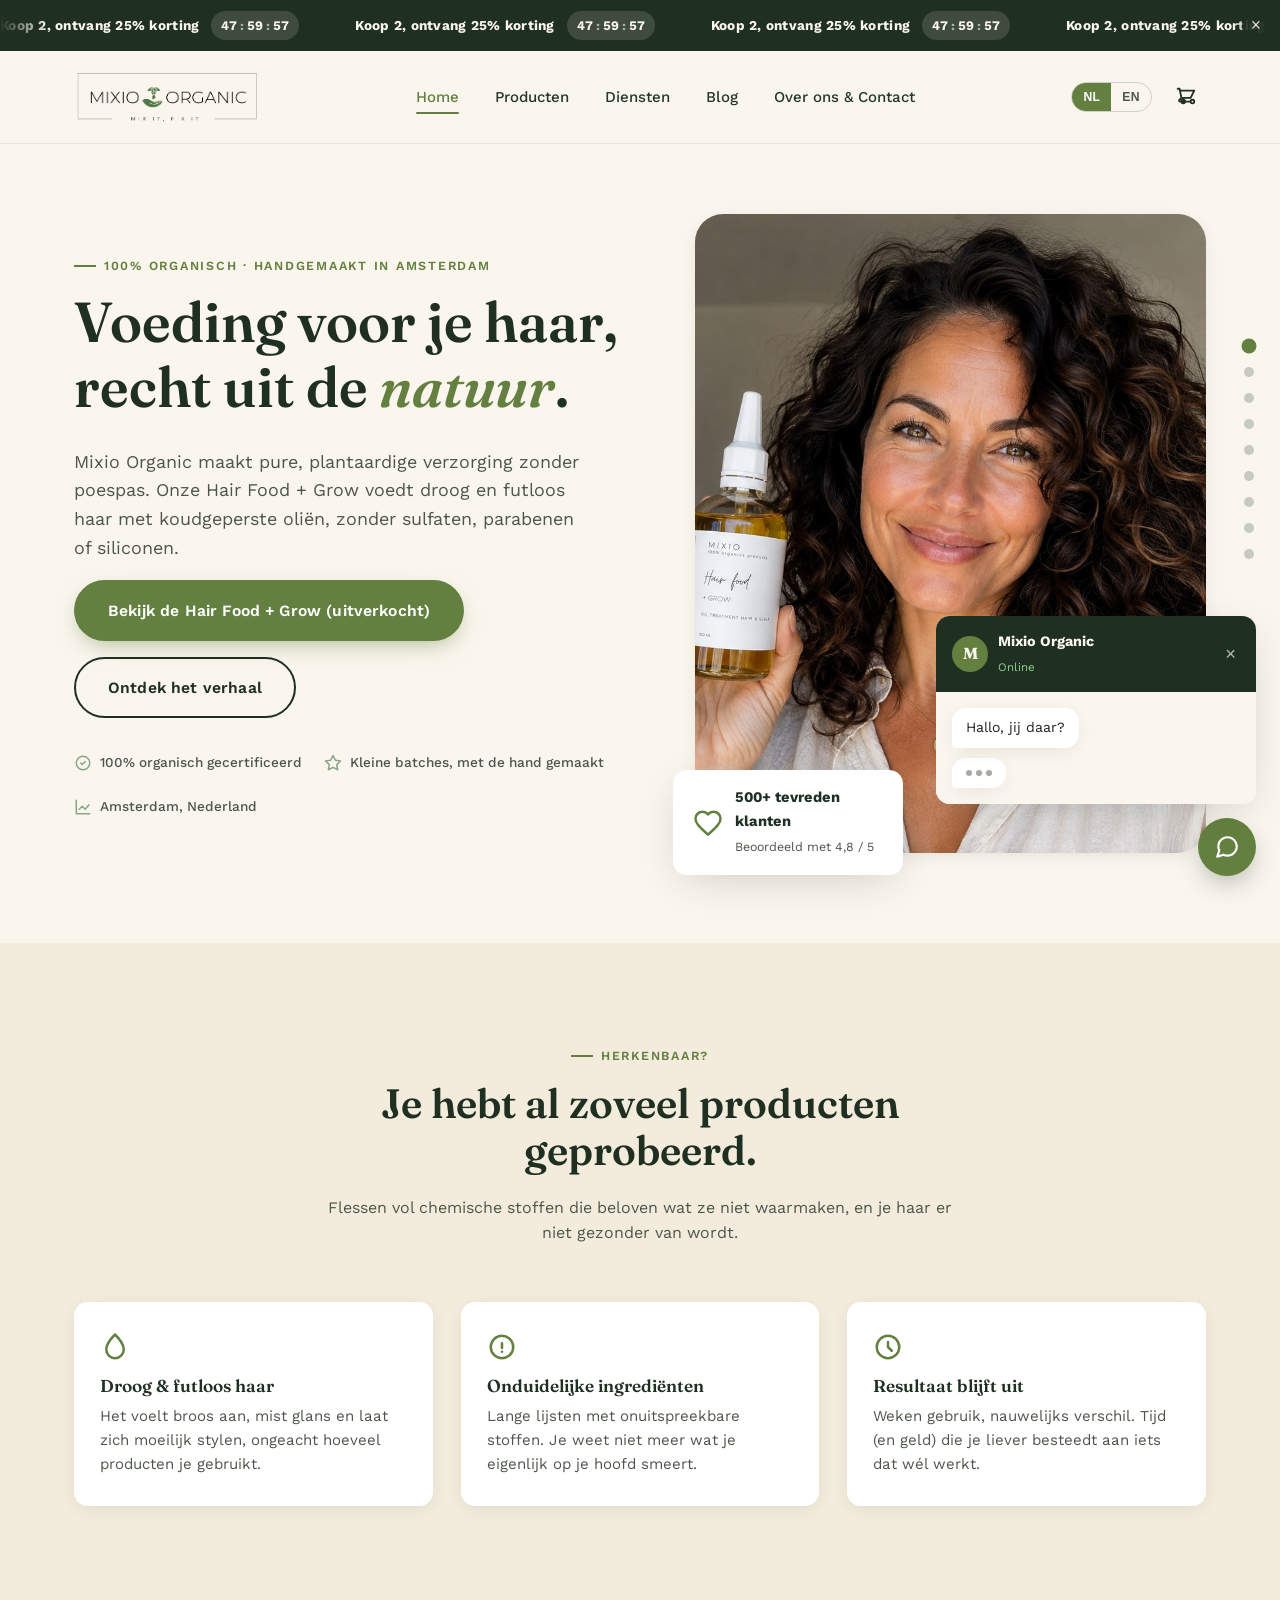
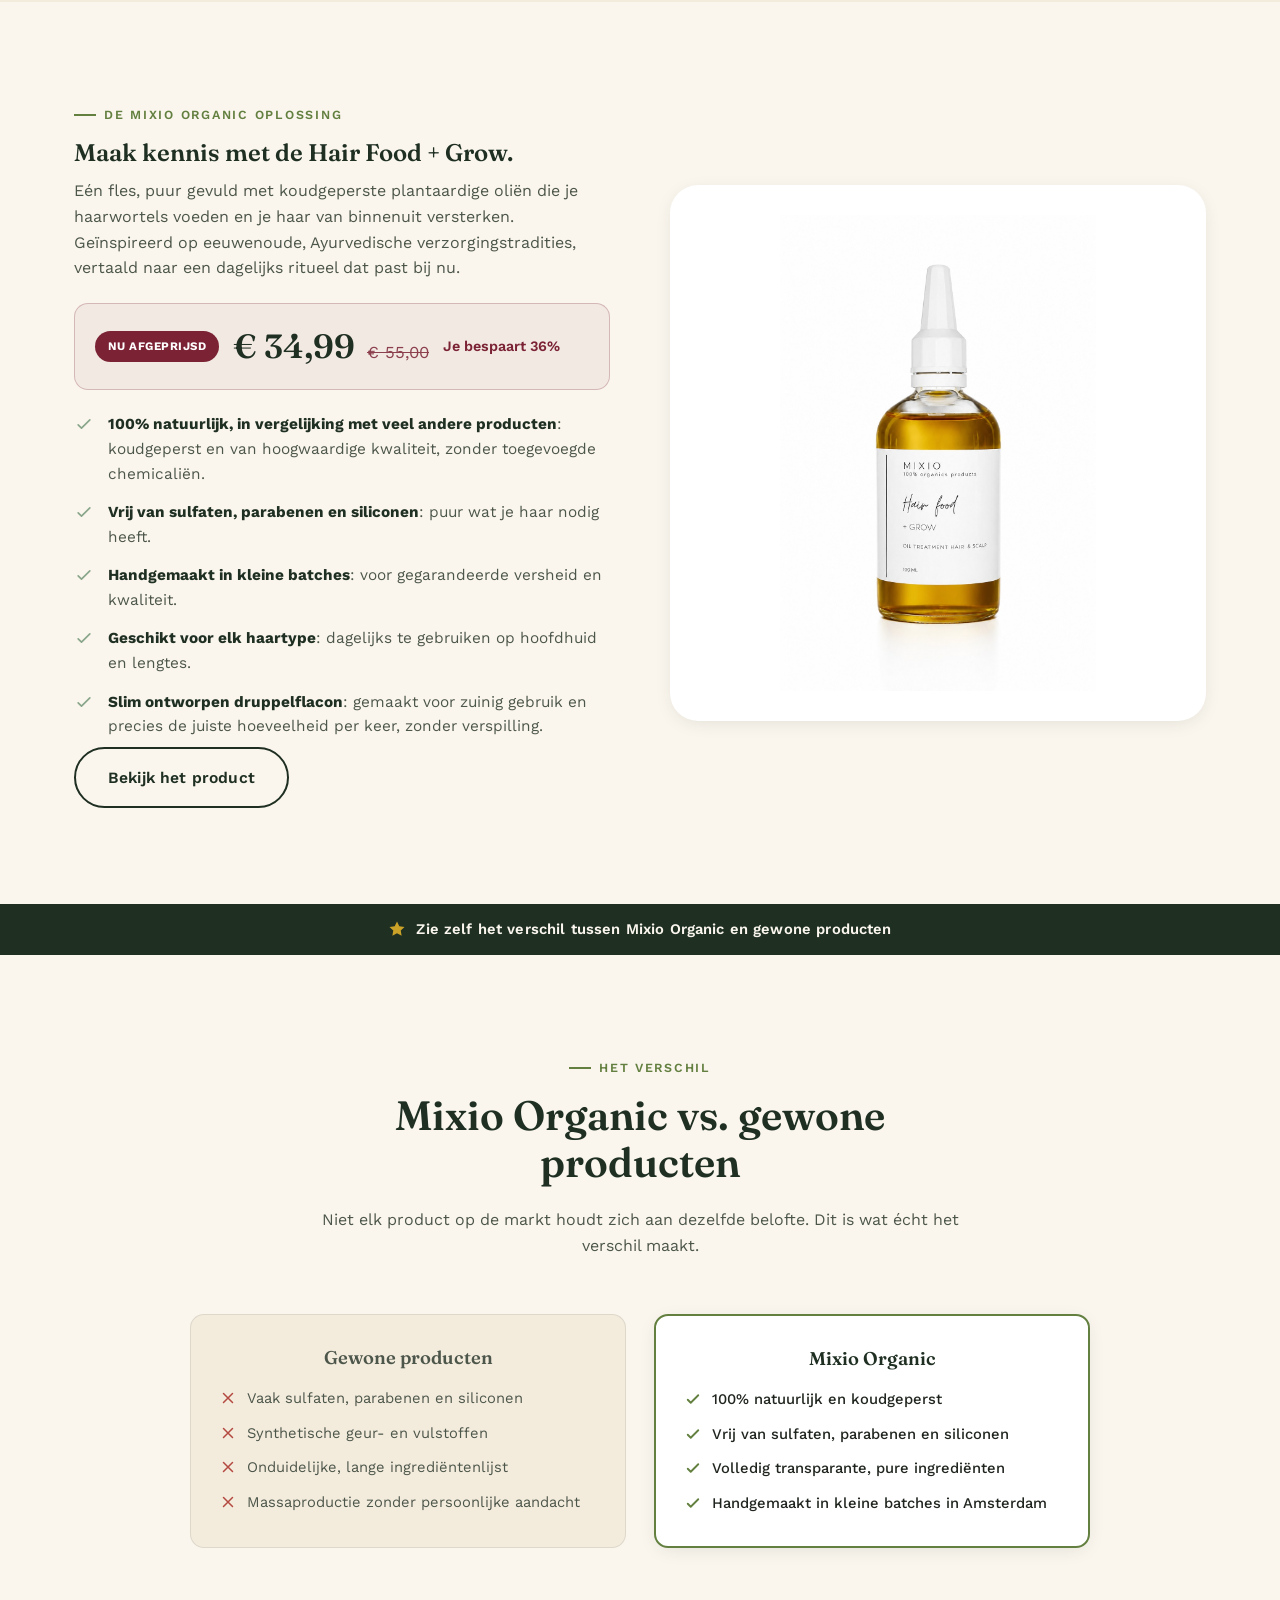
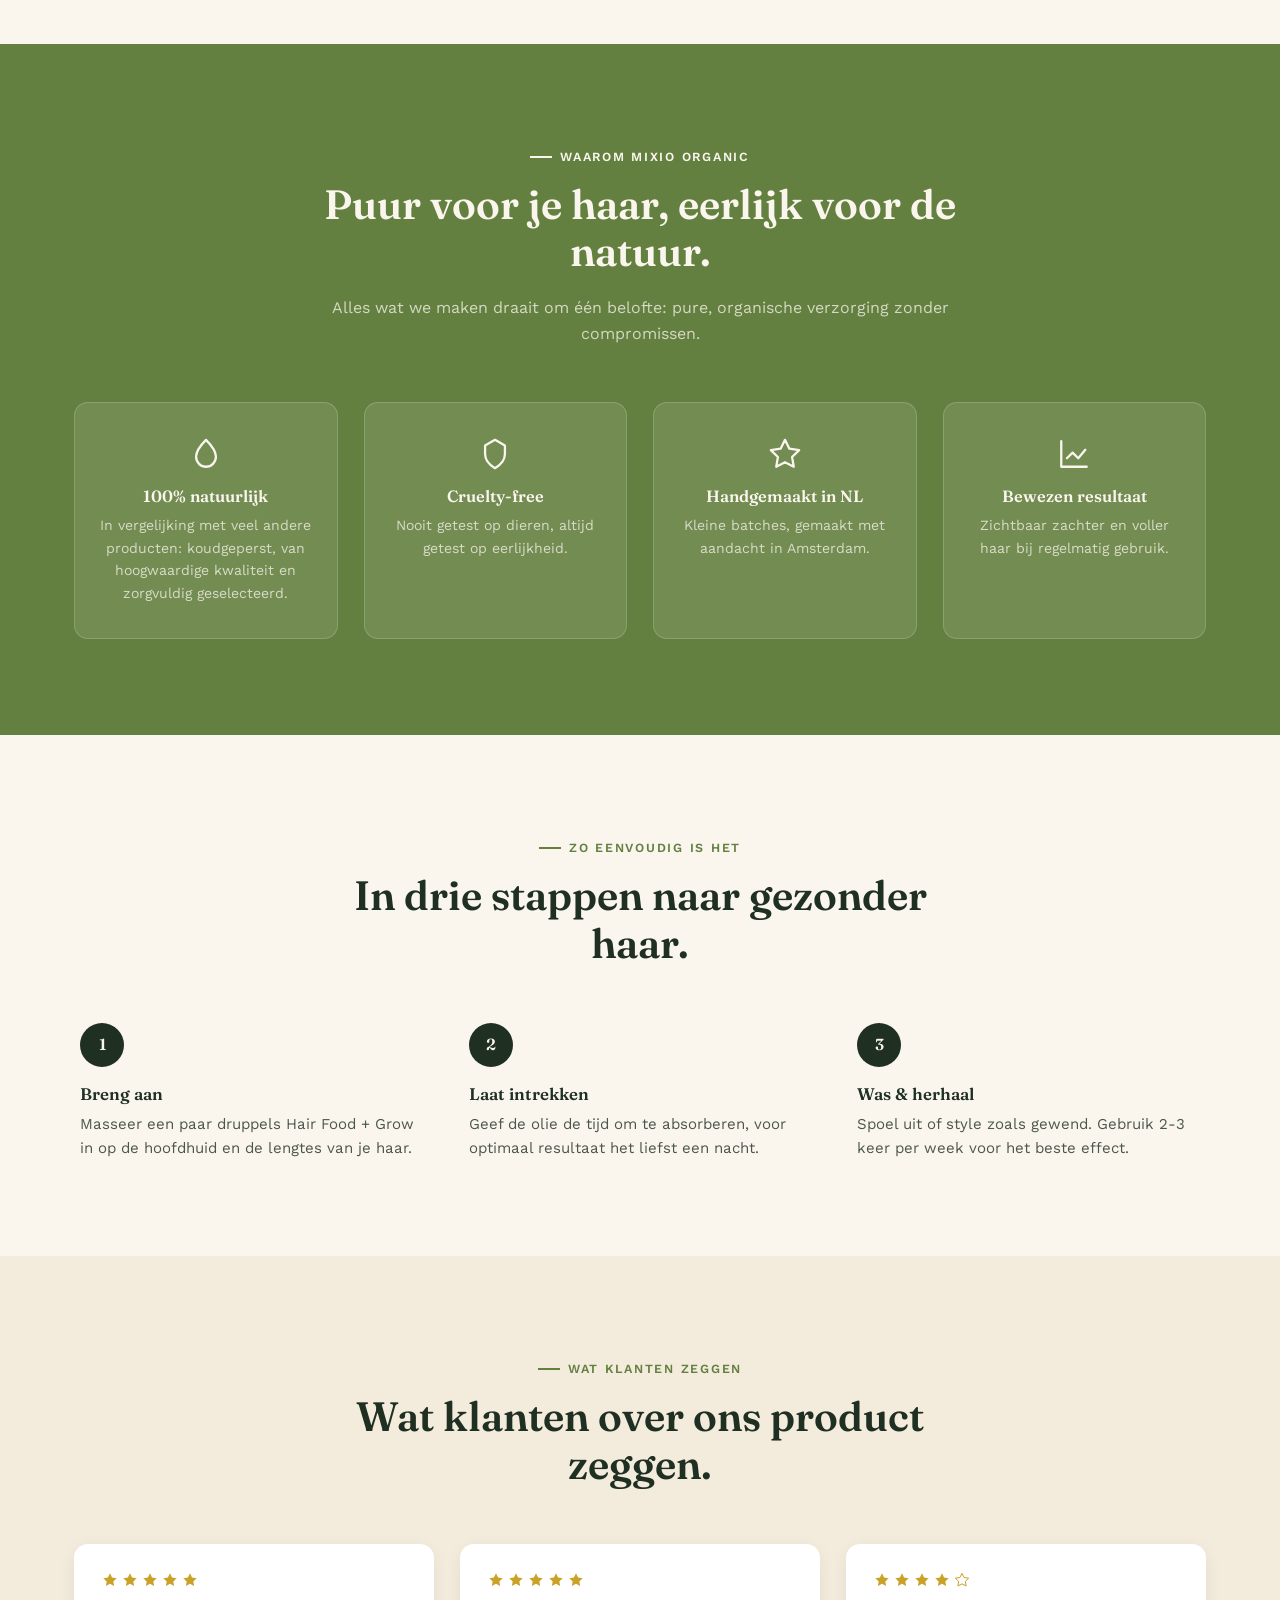
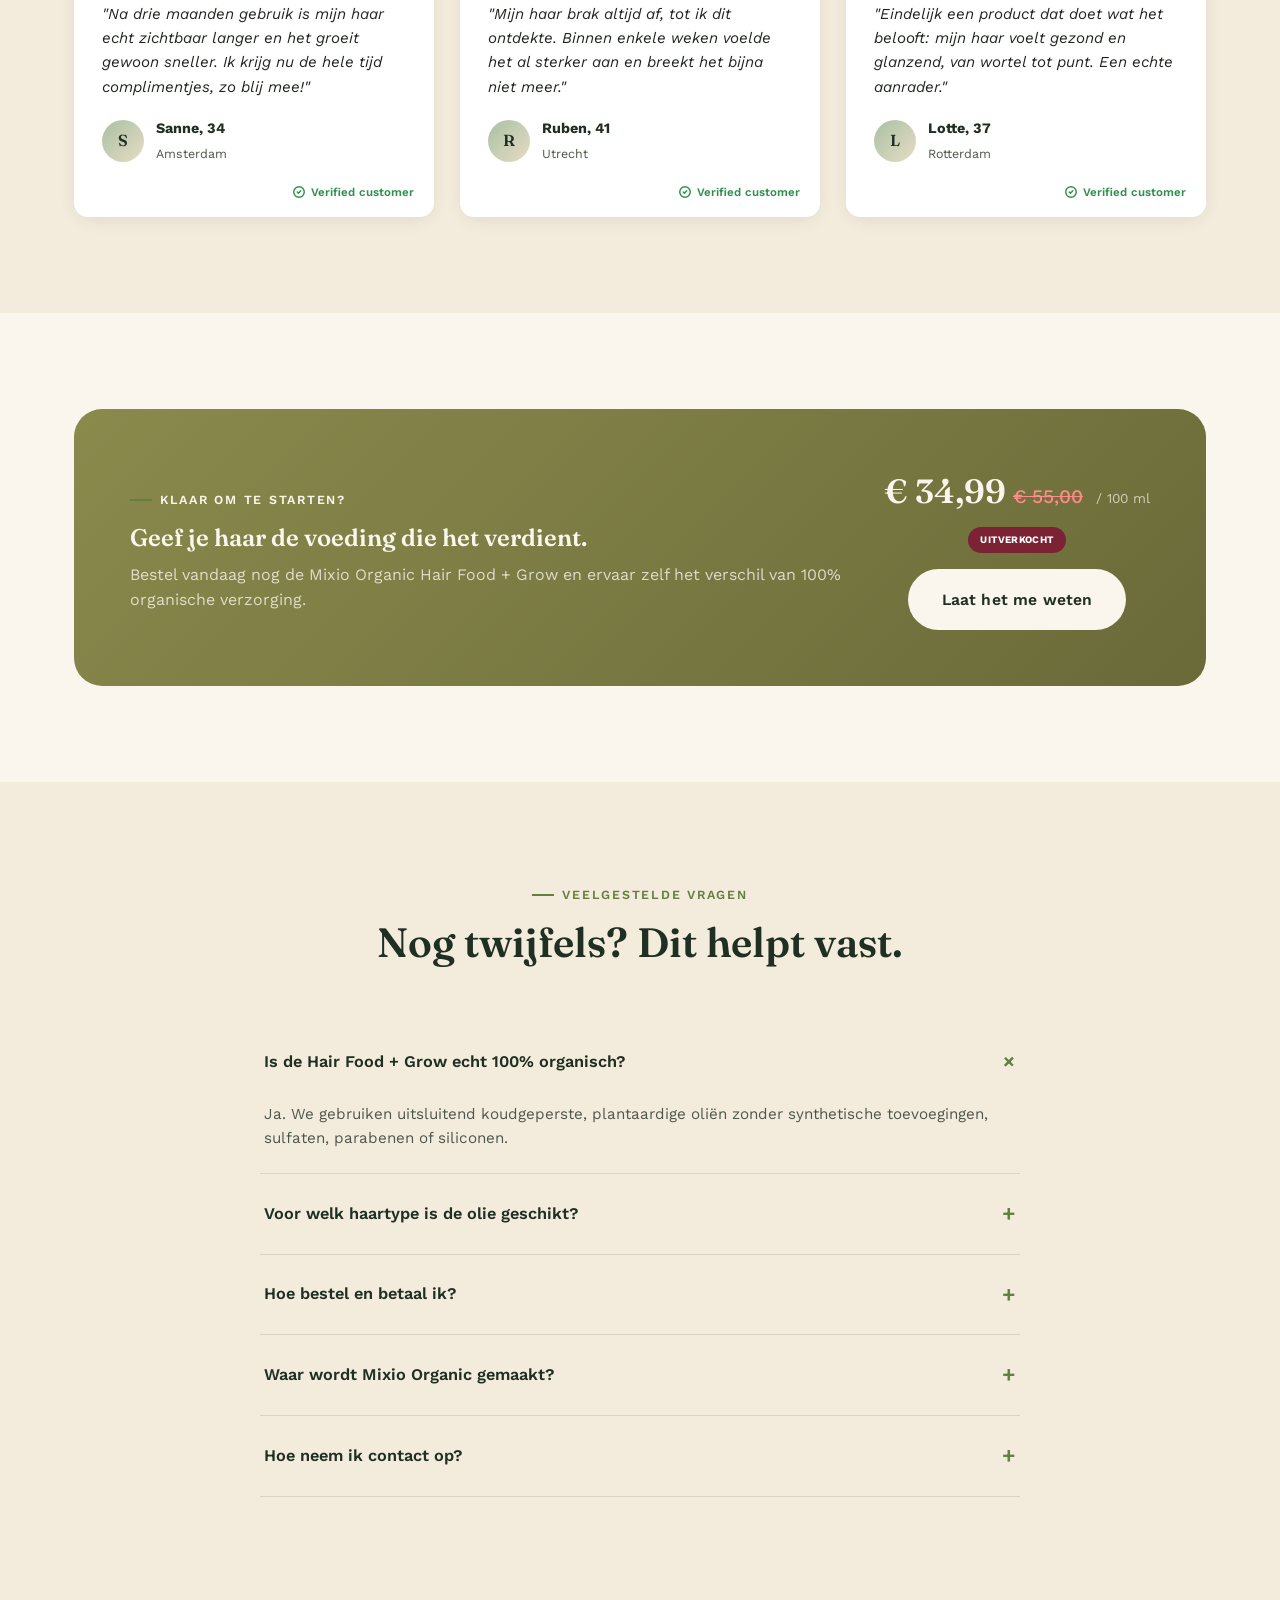
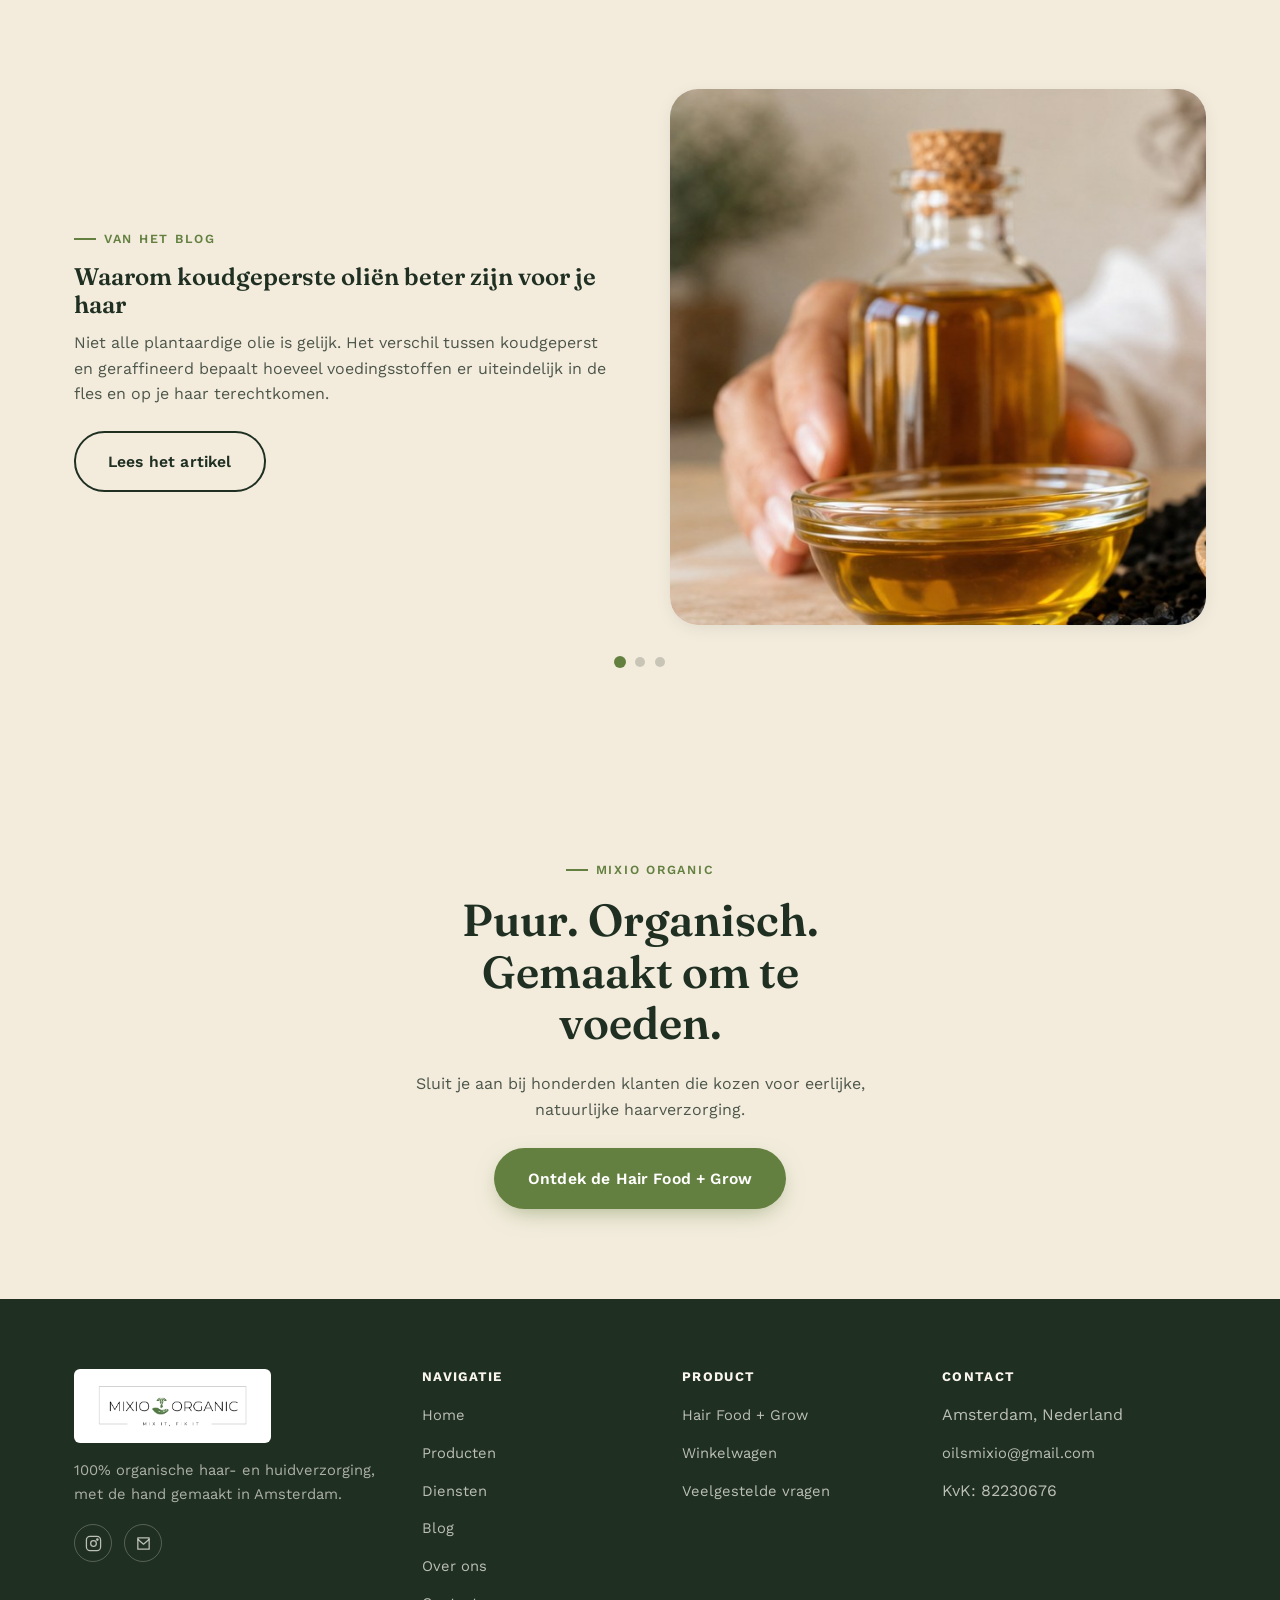
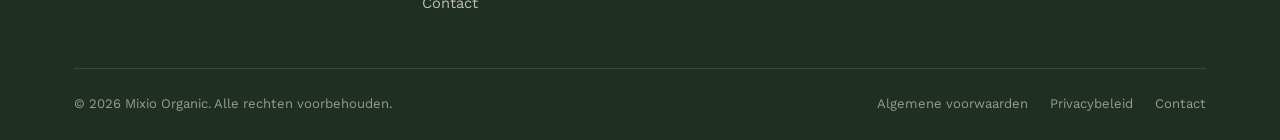
==== commit 99b4e848: "Copy polish: remove em-dashes, marquee/close-button refinements - Replace em-dashes with commas/peri" ====
--- a/index.html
+++ b/index.html
@@ -337,7 +337,7 @@
         </div>
         <div class="step reveal">
           <h3 data-en="Let it soak in">Laat intrekken</h3>
-          <p data-en="Give the oil time to absorb — ideally overnight for optimal results.">Geef de olie de tijd om te absorberen, voor optimaal resultaat het liefst een nacht.</p>
+          <p data-en="Give the oil time to absorb, ideally overnight, for optimal results.">Geef de olie de tijd om te absorberen, voor optimaal resultaat het liefst een nacht.</p>
         </div>
         <div class="step reveal">
           <h3 data-en="Wash &amp; repeat">Was &amp; herhaal</h3>
@@ -477,7 +477,7 @@
           <div class="split-text">
             <span class="eyebrow" data-en="From the blog">Van het blog</span>
             <h2 data-en="Why cold-pressed oils are better for your hair">Waarom koudgeperste oliën beter zijn voor je haar</h2>
-            <p data-en="Not all plant oil is equal. The difference between cold-pressed and refined determines how many nutrients actually end up in the bottle — and on your hair.">Niet alle plantaardige olie is gelijk. Het verschil tussen koudgeperst en geraffineerd bepaalt hoeveel voedingsstoffen er uiteindelijk in de fles — en op je haar — terechtkomen.</p>
+            <p data-en="Not all plant oil is equal. The difference between cold-pressed and refined determines how many nutrients actually end up in the bottle, and on your hair.">Niet alle plantaardige olie is gelijk. Het verschil tussen koudgeperst en geraffineerd bepaalt hoeveel voedingsstoffen er uiteindelijk in de fles en op je haar terechtkomen.</p>
             <a href="blog/koudgeperste-olien" class="btn btn-outline" style="margin-top:8px;" data-en="Read the article">Lees het artikel</a>
           </div>
         </div>
@@ -491,7 +491,7 @@
           <div class="split-text">
             <span class="eyebrow" data-en="From the blog">Van het blog</span>
             <h2 data-en="How to use the Hair Food + Grow for the best result">Zo gebruik je de Hair Food + Grow voor het beste resultaat</h2>
-            <p data-en="A few drops, the right technique and a little patience — that's all you need. This routine gets the most out of every bottle.">Een paar druppels, de juiste techniek en wat geduld — meer heb je niet nodig. Deze routine haalt het meeste uit elke fles.</p>
+            <p data-en="A few drops, the right technique and a little patience: that's all you need. This routine gets the most out of every bottle.">Een paar druppels, de juiste techniek en wat geduld: meer heb je niet nodig. Deze routine haalt het meeste uit elke fles.</p>
             <a href="blog/hoe-gebruik-je-hair-food-grow" class="btn btn-outline" style="margin-top:8px;" data-en="Read the article">Lees het artikel</a>
           </div>
         </div>
@@ -504,7 +504,7 @@
           </div>
           <div class="split-text">
             <span class="eyebrow" data-en="From the blog">Van het blog</span>
-            <h2 data-en="Ingredient spotlight — black seed oil">Ingrediënt uitgelicht — zwartzaadolie</h2>
+            <h2 data-en="Ingredient spotlight: black seed oil">Ingrediënt uitgelicht: zwartzaadolie</h2>
             <p data-en="Black seed oil (Nigella Sativa) has been used in traditional care for centuries. What makes this oil so beloved, and what does it actually do for your scalp?">Zwartzaadolie (Nigella Sativa) wordt al eeuwenlang gebruikt in traditionele verzorging. Wat maakt deze olie zo geliefd, en wat doet 'm precies voor je hoofdhuid?</p>
             <a href="blog/ingredient-zwartzaadolie" class="btn btn-outline" style="margin-top:8px;" data-en="Read the article">Lees het artikel</a>
           </div>
--- a/css/style.css
+++ b/css/style.css
@@ -34,7 +34,7 @@
 }
 
 *,*::before,*::after{box-sizing:border-box;}
-html{scroll-behavior:smooth;}
+html{scroll-behavior:smooth;overflow-x:hidden;}
 body{
   margin:0;
   font-family:var(--font-body);
@@ -42,6 +42,8 @@
   background:var(--cream-100);
   line-height:1.6;
   -webkit-font-smoothing:antialiased;
+  overflow-x:hidden;
+  width:100%;
 }
 img,svg{max-width:100%;display:block;}
 a{color:inherit;text-decoration:none;}
@@ -122,10 +124,27 @@
 }
 .promo-banner.hidden{display:none;}
 .promo-marquee{
+  position:relative;
   overflow:hidden;
   padding:11px 0;
-  -webkit-mask-image:linear-gradient(90deg, transparent 0, #000 40px, #000 calc(100% - 64px), transparent 100%);
-  mask-image:linear-gradient(90deg, transparent 0, #000 40px, #000 calc(100% - 64px), transparent 100%);
+}
+.promo-marquee::before,
+.promo-marquee::after{
+  content:"";
+  position:absolute;
+  top:0;
+  bottom:0;
+  width:48px;
+  z-index:1;
+  pointer-events:none;
+}
+.promo-marquee::before{
+  left:0;
+  background:linear-gradient(90deg, rgba(31,47,34,1), rgba(31,47,34,0));
+}
+.promo-marquee::after{
+  right:0;
+  background:linear-gradient(270deg, rgba(31,47,34,1), rgba(31,47,34,0));
 }
 .promo-marquee-track{
   display:inline-flex;
@@ -170,18 +189,24 @@
 .promo-banner-timer .sep{opacity:.6;}
 .promo-banner-close{
   position:absolute;
-  right:14px;
+  right:10px;
   top:50%;
   transform:translateY(-50%);
   z-index:2;
-  background:none;
+  display:flex;
+  align-items:center;
+  justify-content:center;
+  width:28px;
+  height:28px;
+  background:var(--forest-900);
   border:none;
+  border-radius:50%;
   color:inherit;
-  opacity:.65;
-  font-size:1.2rem;
+  opacity:.85;
+  font-size:1.1rem;
   line-height:1;
   cursor:pointer;
-  padding:6px;
+  padding:0;
 }
 .promo-banner-close:hover{opacity:1;}
 @media (prefers-reduced-motion:reduce){
@@ -339,6 +364,7 @@
   }
   .nav-toggle{display:flex;}
   .nav-cta .btn span.btn-text-long{display:none;}
+  .lang-switch button{padding:5px 8px;font-size:.68rem;}
 }
 
 /* --- Funnel progress rail (homepage) --- */
@@ -473,7 +499,7 @@
 }
 .img-placeholder.is-photo.is-lifestyle img{
   object-fit:cover;
-  object-position:32% 18%;
+  object-position:45% 50%;
   padding:0;
 }
 .hero-visual .img-placeholder{aspect-ratio:4/5;}
@@ -544,6 +570,7 @@
 .blog-slide.is-active{display:grid;animation:blogSlideFade .5s ease;}
 @keyframes blogSlideFade{from{opacity:0;}to{opacity:1;}}
 .blog-slide-img{aspect-ratio:4/3;}
+.img-placeholder.is-photo.blog-slide-img img{object-fit:cover;padding:0;}
 .blog-slideshow-dots{display:flex;justify-content:center;gap:10px;margin-top:32px;}
 .blog-slideshow-dots button{
   width:10px;height:10px;
@@ -724,9 +751,26 @@
 
 /* --- Testimonial marquee (continu doorlopend, zoals de promobanner) --- */
 .testi-marquee{
+  position:relative;
   overflow:hidden;
-  -webkit-mask-image:linear-gradient(90deg, transparent 0, #000 40px, #000 calc(100% - 40px), transparent 100%);
-  mask-image:linear-gradient(90deg, transparent 0, #000 40px, #000 calc(100% - 40px), transparent 100%);
+}
+.testi-marquee::before,
+.testi-marquee::after{
+  content:"";
+  position:absolute;
+  top:0;
+  bottom:0;
+  width:40px;
+  z-index:1;
+  pointer-events:none;
+}
+.testi-marquee::before{
+  left:0;
+  background:linear-gradient(90deg, rgba(243,236,221,1), rgba(243,236,221,0));
+}
+.testi-marquee::after{
+  right:0;
+  background:linear-gradient(270deg, rgba(243,236,221,1), rgba(243,236,221,0));
 }
 .testi-marquee-track{
   display:inline-flex;
@@ -1683,6 +1727,7 @@
 @media (max-width:960px){
   .hero .container{grid-template-columns:1fr;}
   .hero-visual{order:-1;}
+  .hero-visual .img-placeholder{aspect-ratio:4/3;}
   .pain-grid, .usp-grid, .steps, .testi-grid, .value-grid, .product-grid{grid-template-columns:repeat(2,1fr);}
   .split, .split.reverse{grid-template-columns:1fr;}
   .split.reverse .split-visual{order:0;}
@@ -1699,4 +1744,6 @@
   .nav-cta .btn{padding:12px 20px;font-size:.88rem;}
   .cart-item{grid-template-columns:64px 1fr;}
   .cart-item-side{grid-column:1 / -1;flex-direction:row;justify-content:space-between;align-items:center;}
-}
+  .btn{white-space:normal;text-align:center;}
+  .hero-actions, .hero-actions .btn{min-width:0;}
+}
